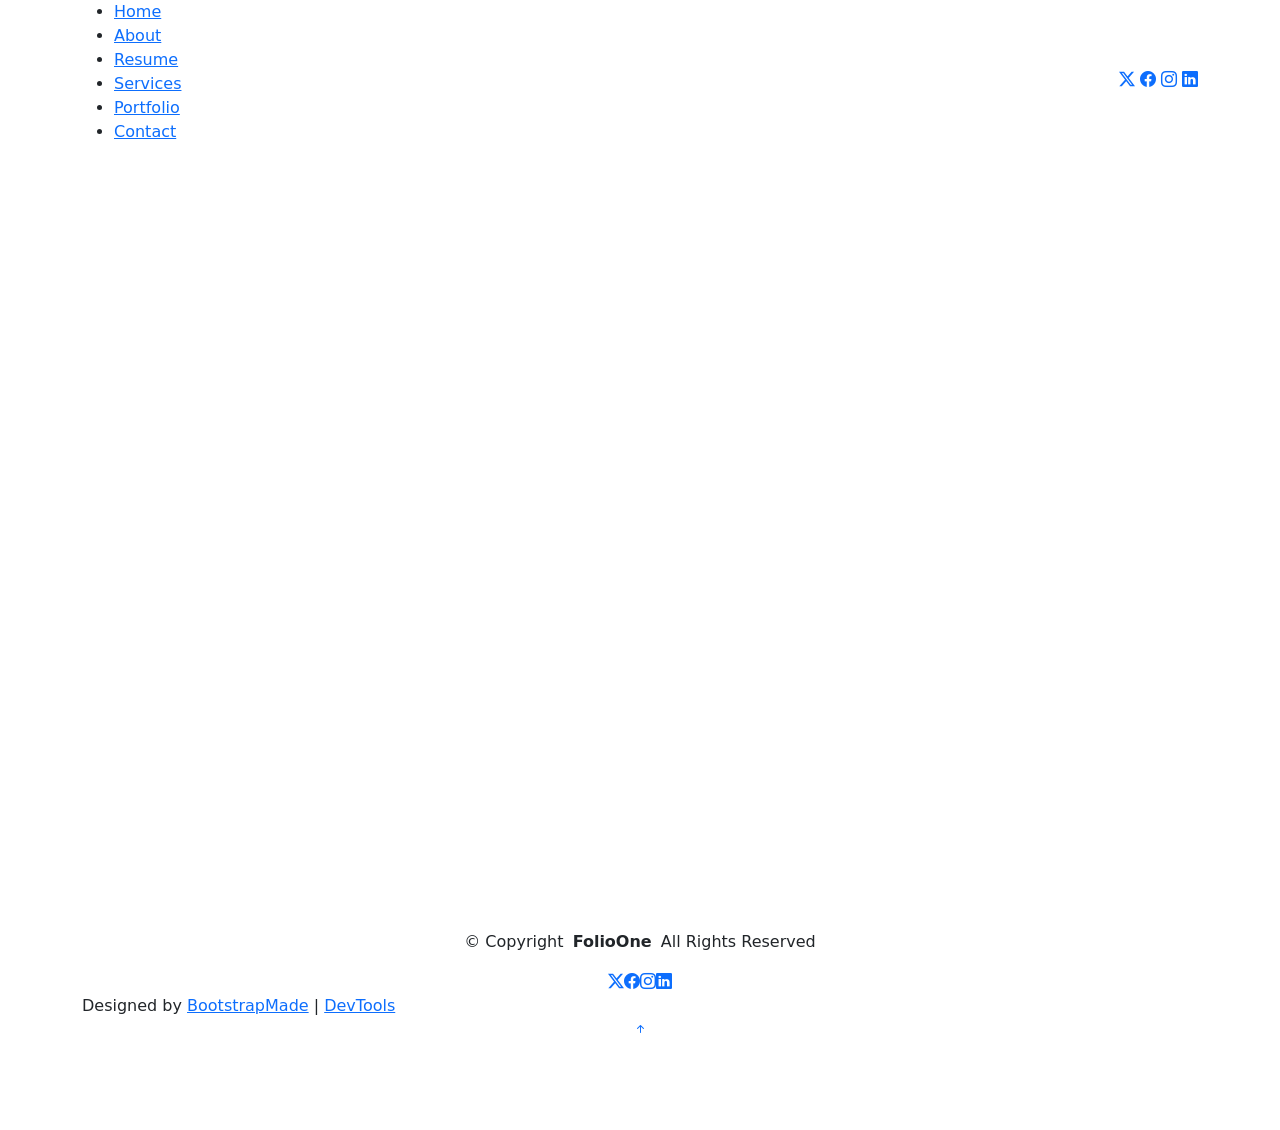
==== about.html @ 764fdaf7 "pirmas" ====
<!DOCTYPE html>
<html lang="en">

<head>
  <meta charset="utf-8">
  <meta content="width=device-width, initial-scale=1.0" name="viewport">
  <title>About - FolioOne Bootstrap Template</title>
  <meta name="description" content="">
  <meta name="keywords" content="">

  <!-- Favicons -->
  <link href="assets/img/favicon.png" rel="icon">
  <link href="assets/img/apple-touch-icon.png" rel="apple-touch-icon">

  <!-- Fonts -->
  <link href="https://fonts.googleapis.com" rel="preconnect">
  <link href="https://fonts.gstatic.com" rel="preconnect" crossorigin>
  <link href="https://fonts.googleapis.com/css2?family=Roboto:ital,wght@0,100;0,300;0,400;0,500;0,700;0,900;1,100;1,300;1,400;1,500;1,700;1,900&family=Poppins:ital,wght@0,100;0,200;0,300;0,400;0,500;0,600;0,700;0,800;0,900;1,100;1,200;1,300;1,400;1,500;1,600;1,700;1,800;1,900&family=Raleway:ital,wght@0,100;0,200;0,300;0,400;0,500;0,600;0,700;0,800;0,900;1,100;1,200;1,300;1,400;1,500;1,600;1,700;1,800;1,900&display=swap" rel="stylesheet">

  <!-- Vendor CSS Files -->
  <link href="assets/vendor/bootstrap/css/bootstrap.min.css" rel="stylesheet">
  <link href="assets/vendor/bootstrap-icons/bootstrap-icons.css" rel="stylesheet">
  <link href="assets/vendor/aos/aos.css" rel="stylesheet">
  <link href="assets/vendor/swiper/swiper-bundle.min.css" rel="stylesheet">
  <link href="assets/vendor/glightbox/css/glightbox.min.css" rel="stylesheet">

  <!-- Main CSS File -->
  <link href="assets/css/main.css" rel="stylesheet">

  <!-- =======================================================
  * Template Name: FolioOne
  * Template URL: https://bootstrapmade.com/folioone-bootstrap-portfolio-website-template/
  * Updated: Aug 23 2025 with Bootstrap v5.3.7
  * Author: BootstrapMade.com
  * License: https://bootstrapmade.com/license/
  ======================================================== -->
</head>

<body class="about-page">

  <header id="header" class="header d-flex align-items-center light-background sticky-top">
    <div class="container position-relative d-flex align-items-center justify-content-between">

      <!-- <a href="index.html" class="logo d-flex align-items-center me-auto me-xl-0">
      <img src="assets/img/logo.webp" alt="">
      <h1 class="sitename">FolioOne</h1> 
    </a> -->

      <nav id="navmenu" class="navmenu">
        <ul>
          <li><a href="index.html">Home</a></li>
          <li><a href="about.html" class="active">About</a></li>
          <li><a href="resume.html">Resume</a></li>
          <li><a href="services.html">Services</a></li>
          <li><a href="portfolio.html">Portfolio</a></li>
          <li><a href="contact.html">Contact</a></li>
        </ul>
        <i class="mobile-nav-toggle d-xl-none bi bi-list"></i>
      </nav>

      <div class="header-social-links">
        <a href="#" class="twitter"><i class="bi bi-twitter-x"></i></a>
        <a href="#" class="facebook"><i class="bi bi-facebook"></i></a>
        <a href="#" class="instagram"><i class="bi bi-instagram"></i></a>
        <a href="#" class="linkedin"><i class="bi bi-linkedin"></i></a>
      </div>

    </div>
  </header>

  <main class="main">

    <!-- About Section -->
    <section id="about" class="about section">

      <!-- Section Title -->
      <div class="container section-title" data-aos="fade-up">
        <h2>About</h2>
      </div><!-- End Section Title -->

      <div class="container" data-aos="fade-up" data-aos-delay="100">

        <!-- Intro + Photo -->
        <div class="row align-items-center justify-content-between gy-5 mb-5">
          <div class="col-lg-7" data-aos="fade-right" data-aos-delay="150">
            <div class="intro-content">
              <span class="eyebrow">Hello there</span>
              <h2 class="headline">Hi, I'm Brandon - a calm-minded creative developer crafting serene digital journeys</h2>
              <p class="lead">
                Lorem ipsum dolor sit amet, consectetur adipiscing elit. Pellentesque habitant morbi tristique senectus et netus. Sed interdum, nunc non feugiat tempor, orci lorem luctus ligula, vitae rutrum nisl lorem non nulla.
              </p>
              <p>
                Integer posuere lacus in mi fringilla, eget luctus risus pulvinar. Curabitur a arcu a nisl tempus sagittis. Aenean varius, tortor sed porttitor dictum, augue eros viverra lectus, at efficitur magna lacus in risus.
              </p>

              <div class="cta-group">
                <a href="#portfolio" class="btn-ghost">
                  View My Work <i class="bi bi-arrow-up-right"></i>
                </a>
                <a href="#" class="link-underline">
                  Download Resume <i class="bi bi-download"></i>
                </a>
              </div>
            </div>
          </div>

          <div class="col-lg-5" data-aos="zoom-in" data-aos-delay="250">
            <figure class="profile-figure text-center text-lg-end">
              <img src="assets/img/profile/profile-square-11.webp" alt="Portrait of Alex" class="img-fluid profile-photo">
            </figure>
          </div>
        </div>
        <!-- End Intro + Photo -->
      </div>
    </section><!-- /About Section -->

    <!-- Skills Section -->
    <section id="skills" class="skills section">

      <!-- Section Title -->
      <div class="container section-title" data-aos="fade-up">
        <h2>Skills</h2>
        <p>Necessitatibus eius consequatur ex aliquid fuga eum quidem sint consectetur velit. Sed ut perspiciatis unde omnis iste natus error sit voluptatem accusantium doloremque laudantium totam rem aperiam</p>
      </div><!-- End Section Title -->

      <div class="container" data-aos="fade-up" data-aos-delay="100">

        <div class="row g-4 skills-animation">

          <div class="col-md-6 col-lg-3" data-aos="fade-up" data-aos-delay="100">
            <div class="skill-box">
              <h3>HTML</h3>
              <p>Sed ut perspiciatis unde omnis iste natus error sit voluptatem.</p>
              <span class="text-end d-block">90%</span>
              <div class="progress">
                <div class="progress-bar" role="progressbar" aria-valuenow="90" aria-valuemin="0" aria-valuemax="100"></div>
              </div>
            </div>
          </div>

          <div class="col-md-6 col-lg-3" data-aos="fade-up" data-aos-delay="200">
            <div class="skill-box">
              <h3>CSS</h3>
              <p>Nemo enim ipsam voluptatem quia voluptas sit aspernatur.</p>
              <span class="text-end d-block">90%</span>
              <div class="progress">
                <div class="progress-bar" role="progressbar" aria-valuenow="95" aria-valuemin="0" aria-valuemax="100"></div>
              </div>
            </div>
          </div>

          <div class="col-md-6 col-lg-3" data-aos="fade-up" data-aos-delay="300">
            <div class="skill-box">
              <h3>JavaScript</h3>
              <p>Neque porro quisquam est qui dolorem ipsum quia dolor.</p>
              <span class="text-end d-block">80%</span>
              <div class="progress">
                <div class="progress-bar" role="progressbar" aria-valuenow="80" aria-valuemin="0" aria-valuemax="100"></div>
              </div>
            </div>
          </div>

          <div class="col-md-6 col-lg-3" data-aos="fade-up" data-aos-delay="400">
            <div class="skill-box">
              <h3>Photoshop</h3>
              <p>Quis autem vel eum iure reprehenderit qui in ea voluptate.</p>
              <span class="text-end d-block">55%</span>
              <div class="progress">
                <div class="progress-bar" role="progressbar" aria-valuenow="55" aria-valuemin="0" aria-valuemax="100">
                </div>
              </div>
            </div>
          </div>

        </div>

      </div>

    </section><!-- /Skills Section -->
  </main>

  <footer id="footer" class="footer">

    <div class="container">
      <div class="copyright text-center ">
        <p>© <span>Copyright</span> <strong class="px-1 sitename">FolioOne</strong> <span>All Rights Reserved<br></span></p>
      </div>
      <div class="social-links d-flex justify-content-center">
        <a href=""><i class="bi bi-twitter-x"></i></a>
        <a href=""><i class="bi bi-facebook"></i></a>
        <a href=""><i class="bi bi-instagram"></i></a>
        <a href=""><i class="bi bi-linkedin"></i></a>
      </div>
      <div class="credits">
        <!-- All the links in the footer should remain intact. -->
        <!-- You can delete the links only if you've purchased the pro version. -->
        <!-- Licensing information: https://bootstrapmade.com/license/ -->
        <!-- Purchase the pro version with working PHP/AJAX contact form: [buy-url] -->
        Designed by <a href="https://bootstrapmade.com/">BootstrapMade</a> | <a href="https://bootstrapmade.com/tools/">DevTools</a>
      </div>
    </div>

  </footer>

  <!-- Scroll Top -->
  <a href="#" id="scroll-top" class="scroll-top d-flex align-items-center justify-content-center"><i class="bi bi-arrow-up-short"></i></a>

  <!-- Preloader -->
  <div id="preloader"></div>

  <!-- Vendor JS Files -->
  <script src="assets/vendor/bootstrap/js/bootstrap.bundle.min.js"></script>
  <script src="assets/vendor/php-email-form/validate.js"></script>
  <script src="assets/vendor/aos/aos.js"></script>
  <script src="assets/vendor/typed.js/typed.umd.js"></script>
  <script src="assets/vendor/waypoints/noframework.waypoints.js"></script>
  <script src="assets/vendor/purecounter/purecounter_vanilla.js"></script>
  <script src="assets/vendor/swiper/swiper-bundle.min.js"></script>
  <script src="assets/vendor/imagesloaded/imagesloaded.pkgd.min.js"></script>
  <script src="assets/vendor/isotope-layout/isotope.pkgd.min.js"></script>
  <script src="assets/vendor/glightbox/js/glightbox.min.js"></script>

  <!-- Main JS File -->
  <script src="assets/js/main.js"></script>

</body>

</html>
---- assets/css/main.css ----
/**
* Template Name: FolioOne
* Template URL: https://bootstrapmade.com/folioone-bootstrap-portfolio-website-template/
* Updated: Aug 23 2025 with Bootstrap v5.3.7
* Author: BootstrapMade.com
* License: https://bootstrapmade.com/license/
*/

/*--------------------------------------------------------------
# Font & Color Variables
# Help: https://bootstrapmade.com/color-system/
--------------------------------------------------------------*/
/* Fonts */
:root {
  --default-font: "Roboto",  system-ui, -apple-system, "Segoe UI", Roboto, "Helvetica Neue", Arial, "Noto Sans", "Liberation Sans", sans-serif, "Apple Color Emoji", "Segoe UI Emoji", "Segoe UI Symbol", "Noto Color Emoji";
  --heading-font: "Raleway",  sans-serif;
  --nav-font: "Poppins",  sans-serif;
}

/* Global Colors - The following color variables are used throughout the website. Updating them here will change the color scheme of the entire website */
:root { 
  --background-color: #101a20; /* Background color for the entire website, including individual sections */
  --default-color: #e7f2f7; /* Default color used for the majority of the text content across the entire website */
  --heading-color: #ffffff; /* Color for headings, subheadings and title throughout the website */
  --accent-color: #1387c1; /* Accent color that represents your brand on the website. It's used for buttons, links, and other elements that need to stand out */
  --surface-color: #141f26; /* The surface color is used as a background of boxed elements within sections, such as cards, icon boxes, or other elements that require a visual separation from the global background. */
  --contrast-color: #ffffff; /* Contrast color for text, ensuring readability against backgrounds of accent, heading, or default colors. */
}

/* Nav Menu Colors - The following color variables are used specifically for the navigation menu. They are separate from the global colors to allow for more customization options */
:root {
  --nav-color: #ffffff;  /* The default color of the main navmenu links */
  --nav-hover-color: #1387c1; /* Applied to main navmenu links when they are hovered over or active */
  --nav-mobile-background-color: #213642; /* Used as the background color for mobile navigation menu */
  --nav-dropdown-background-color: #051117; /* Used as the background color for dropdown items that appear when hovering over primary navigation items */
  --nav-dropdown-color: #e7f2f7; /* Used for navigation links of the dropdown items in the navigation menu. */
  --nav-dropdown-hover-color: #1387c1; /* Similar to --nav-hover-color, this color is applied to dropdown navigation links when they are hovered over. */
}

/* Color Presets - These classes override global colors when applied to any section or element, providing reuse of the sam color scheme. */

.light-background {
  --background-color: #142027;
  --surface-color: #325264;
}

.dark-background {
  --background-color: #0b1419;
  --default-color: #ffffff;
  --heading-color: #ffffff;
  --surface-color: #252525;
  --contrast-color: #ffffff;
}

/* Smooth scroll */
:root {
  scroll-behavior: smooth;
}

/*--------------------------------------------------------------
# General Styling & Shared Classes
--------------------------------------------------------------*/
body {
  color: var(--default-color);
  background-color: var(--background-color);
  font-family: var(--default-font);
}

a {
  color: var(--accent-color);
  text-decoration: none;
  transition: 0.3s;
}

a:hover {
  color: color-mix(in srgb, var(--accent-color), transparent 25%);
  text-decoration: none;
}

h1,
h2,
h3,
h4,
h5,
h6 {
  color: var(--heading-color);
  font-family: var(--heading-font);
}

/* PHP Email Form Messages
------------------------------*/
.php-email-form .error-message {
  display: none;
  background: #df1529;
  color: #ffffff;
  text-align: left;
  padding: 15px;
  margin-bottom: 24px;
  font-weight: 600;
}

.php-email-form .sent-message {
  display: none;
  color: #ffffff;
  background: #059652;
  text-align: center;
  padding: 15px;
  margin-bottom: 24px;
  font-weight: 600;
}

.php-email-form .loading {
  display: none;
  background: var(--surface-color);
  text-align: center;
  padding: 15px;
  margin-bottom: 24px;
}

.php-email-form .loading:before {
  content: "";
  display: inline-block;
  border-radius: 50%;
  width: 24px;
  height: 24px;
  margin: 0 10px -6px 0;
  border: 3px solid var(--accent-color);
  border-top-color: var(--surface-color);
  animation: php-email-form-loading 1s linear infinite;
}

@keyframes php-email-form-loading {
  0% {
    transform: rotate(0deg);
  }

  100% {
    transform: rotate(360deg);
  }
}

/*--------------------------------------------------------------
# Global Header
--------------------------------------------------------------*/
.header {
  --background-color: rgba(255, 255, 255, 0);
  color: var(--default-color);
  background-color: var(--background-color);
  padding: 15px 0;
  transition: all 0.5s;
  z-index: 997;
  border-bottom: 1px solid color-mix(in srgb, var(--default-color), transparent 92%);
}

.header .logo {
  line-height: 1;
}

.header .logo img {
  max-height: 36px;
  margin-right: 8px;
}

.header .logo h1 {
  font-size: 32px;
  margin: 0;
  font-weight: 400;
  color: var(--heading-color);
}

.header .header-social-links {
  padding-right: 15px;
}

.header .header-social-links a {
  color: color-mix(in srgb, var(--default-color), transparent 40%);
  padding-left: 6px;
  display: inline-block;
  transition: 0.3s;
  font-size: 16px;
}

.header .header-social-links a:hover {
  color: var(--default-color);
}

.header .header-social-links a i {
  line-height: 0px;
}

@media (max-width: 1200px) {
  .header .logo {
    order: 1;
  }

  .header .header-social-links {
    order: 2;
  }

  .header .navmenu {
    order: 3;
  }
}

/* Global Header on Scroll
------------------------------*/
.scrolled .header {
  --background-color: rgba(16, 26, 32, 0.9);
}

/*--------------------------------------------------------------
# Navigation Menu
--------------------------------------------------------------*/
/* Desktop Navigation */
@media (min-width: 1200px) {
  .navmenu {
    padding: 0;
  }

  .navmenu ul {
    margin: 0;
    padding: 0;
    display: flex;
    list-style: none;
    align-items: center;
  }

  .navmenu li {
    position: relative;
  }

  .navmenu>ul>li {
    white-space: nowrap;
    padding: 15px 28px 15px 0;
  }

  .navmenu>ul>li:last-child {
    padding-right: 0;
  }

  .navmenu a,
  .navmenu a:focus {
    color: var(--nav-color);
    font-size: 15px;
    padding: 0 2px;
    font-family: var(--nav-font);
    font-weight: 400;
    display: flex;
    align-items: center;
    justify-content: space-between;
    white-space: nowrap;
    transition: 0.3s;
    position: relative;
  }

  .navmenu a i,
  .navmenu a:focus i {
    font-size: 12px;
    line-height: 0;
    margin-left: 5px;
    transition: 0.3s;
  }

  .navmenu>ul>li>a:before {
    content: "";
    position: absolute;
    height: 2px;
    bottom: -6px;
    left: 0;
    background-color: var(--nav-hover-color);
    visibility: hidden;
    width: 0px;
    transition: all 0.3s ease-in-out 0s;
  }

  .navmenu a:hover:before,
  .navmenu li:hover>a:before,
  .navmenu .active:before {
    visibility: visible;
    width: 25px;
  }

  .navmenu li:hover>a,
  .navmenu .active,
  .navmenu .active:focus {
    color: var(--nav-hover-color);
  }

  .navmenu .dropdown ul {
    margin: 0;
    padding: 10px 0;
    background: var(--nav-dropdown-background-color);
    display: block;
    position: absolute;
    visibility: hidden;
    left: -5px;
    top: 130%;
    opacity: 0;
    transition: 0.3s;
    border-radius: 4px;
    z-index: 99;
    box-shadow: 0px 0px 30px rgba(0, 0, 0, 0.1);
  }

  .navmenu .dropdown ul li {
    min-width: 200px;
  }

  .navmenu .dropdown ul a {
    padding: 10px 20px;
    font-size: 15px;
    text-transform: none;
    color: var(--nav-dropdown-color);
  }

  .navmenu .dropdown ul a i {
    font-size: 12px;
  }

  .navmenu .dropdown ul a:hover,
  .navmenu .dropdown ul .active:hover,
  .navmenu .dropdown ul li:hover>a {
    color: var(--nav-dropdown-hover-color);
  }

  .navmenu .dropdown:hover>ul {
    opacity: 1;
    top: 100%;
    visibility: visible;
  }

  .navmenu .dropdown .dropdown ul {
    top: 0;
    left: -90%;
    visibility: hidden;
  }

  .navmenu .dropdown .dropdown:hover>ul {
    opacity: 1;
    top: 0;
    left: -100%;
    visibility: visible;
  }
}

/* Mobile Navigation */
@media (max-width: 1199px) {
  .mobile-nav-toggle {
    color: var(--nav-color);
    font-size: 28px;
    line-height: 0;
    margin-right: 10px;
    cursor: pointer;
    transition: color 0.3s;
  }

  .navmenu {
    padding: 0;
    z-index: 9997;
  }

  .navmenu ul {
    display: none;
    list-style: none;
    position: absolute;
    inset: 60px 20px 20px 20px;
    padding: 10px 0;
    margin: 0;
    border-radius: 6px;
    background-color: var(--nav-mobile-background-color);
    border: 1px solid color-mix(in srgb, var(--default-color), transparent 90%);
    box-shadow: none;
    overflow-y: auto;
    transition: 0.3s;
    z-index: 9998;
  }

  .navmenu a,
  .navmenu a:focus {
    color: var(--nav-dropdown-color);
    padding: 10px 20px;
    font-family: var(--nav-font);
    font-size: 17px;
    font-weight: 500;
    display: flex;
    align-items: center;
    justify-content: space-between;
    white-space: nowrap;
    transition: 0.3s;
  }

  .navmenu a i,
  .navmenu a:focus i {
    font-size: 12px;
    line-height: 0;
    margin-left: 5px;
    width: 30px;
    height: 30px;
    display: flex;
    align-items: center;
    justify-content: center;
    border-radius: 50%;
    transition: 0.3s;
    background-color: color-mix(in srgb, var(--accent-color), transparent 90%);
  }

  .navmenu a i:hover,
  .navmenu a:focus i:hover {
    background-color: var(--accent-color);
    color: var(--contrast-color);
  }

  .navmenu a:hover,
  .navmenu .active,
  .navmenu .active:focus {
    color: var(--nav-dropdown-hover-color);
  }

  .navmenu .active i,
  .navmenu .active:focus i {
    background-color: var(--accent-color);
    color: var(--contrast-color);
    transform: rotate(180deg);
  }

  .navmenu .dropdown ul {
    position: static;
    display: none;
    z-index: 99;
    padding: 10px 0;
    margin: 10px 20px;
    background-color: var(--nav-dropdown-background-color);
    transition: all 0.5s ease-in-out;
  }

  .navmenu .dropdown ul ul {
    background-color: rgba(33, 37, 41, 0.1);
  }

  .navmenu .dropdown>.dropdown-active {
    display: block;
    background-color: rgba(33, 37, 41, 0.03);
  }

  .mobile-nav-active {
    overflow: hidden;
  }

  .mobile-nav-active .mobile-nav-toggle {
    color: #fff;
    position: absolute;
    font-size: 32px;
    top: 15px;
    right: 15px;
    margin-right: 0;
    z-index: 9999;
  }

  .mobile-nav-active .navmenu {
    position: fixed;
    overflow: hidden;
    inset: 0;
    background: rgba(33, 37, 41, 0.8);
    transition: 0.3s;
  }

  .mobile-nav-active .navmenu>ul {
    display: block;
  }
}

/*--------------------------------------------------------------
# Global Footer
--------------------------------------------------------------*/
.footer {
  color: var(--default-color);
  background-color: var(--background-color);
  font-size: 14px;
  padding: 40px 0;
  position: relative;
  border-top: 1px solid color-mix(in srgb, var(--default-color), transparent 92%);
}

.footer .copyright p {
  margin-bottom: 0;
}

.footer .social-links {
  margin-top: 20px;
}

.footer .social-links a {
  display: flex;
  align-items: center;
  justify-content: center;
  width: 40px;
  height: 40px;
  border-radius: 50%;
  border: 1px solid color-mix(in srgb, var(--default-color), transparent 50%);
  font-size: 16px;
  color: color-mix(in srgb, var(--default-color), transparent 50%);
  margin: 0 5px;
  transition: 0.3s;
}

.footer .social-links a:hover {
  color: var(--accent-color);
  border-color: var(--accent-color);
}

.footer .credits {
  margin-top: 10px;
  font-size: 13px;
  text-align: center;
}

/*--------------------------------------------------------------
# Preloader
--------------------------------------------------------------*/
#preloader {
  position: fixed;
  inset: 0;
  z-index: 9999;
  overflow: hidden;
  background-color: var(--background-color);
  transition: all 0.6s ease-out;
  width: 100%;
  height: 100vh;
}

#preloader:before,
#preloader:after {
  content: "";
  position: absolute;
  border: 4px solid var(--accent-color);
  border-radius: 50%;
  animation: animate-preloader 2s cubic-bezier(0, 0.2, 0.8, 1) infinite;
}

#preloader:after {
  animation-delay: -0.5s;
}

@keyframes animate-preloader {
  0% {
    width: 10px;
    height: 10px;
    top: calc(50% - 5px);
    left: calc(50% - 5px);
    opacity: 1;
  }

  100% {
    width: 72px;
    height: 72px;
    top: calc(50% - 36px);
    left: calc(50% - 36px);
    opacity: 0;
  }
}

/*--------------------------------------------------------------
# Scroll Top Button
--------------------------------------------------------------*/
.scroll-top {
  position: fixed;
  visibility: hidden;
  opacity: 0;
  right: 15px;
  bottom: -15px;
  z-index: 99999;
  background-color: var(--accent-color);
  width: 44px;
  height: 44px;
  border-radius: 50px;
  transition: all 0.4s;
}

.scroll-top i {
  font-size: 24px;
  color: var(--contrast-color);
  line-height: 0;
}

.scroll-top:hover {
  background-color: color-mix(in srgb, var(--accent-color), transparent 20%);
  color: var(--contrast-color);
}

.scroll-top.active {
  visibility: visible;
  opacity: 1;
  bottom: 15px;
}

/*--------------------------------------------------------------
# Disable aos animation delay on mobile devices
--------------------------------------------------------------*/
@media screen and (max-width: 768px) {
  [data-aos-delay] {
    transition-delay: 0 !important;
  }
}

/*--------------------------------------------------------------
# Global Page Titles & Breadcrumbs
--------------------------------------------------------------*/
.page-title {
  color: var(--default-color);
  background-color: var(--background-color);
  position: relative;
}

.page-title .heading {
  padding: 80px 0;
  border-top: 1px solid color-mix(in srgb, var(--default-color), transparent 90%);
}

.page-title .heading h1 {
  font-size: 38px;
  font-weight: 700;
}

.page-title nav {
  background-color: color-mix(in srgb, var(--default-color), transparent 96%);
  padding: 20px 0;
}

.page-title nav ol {
  display: flex;
  flex-wrap: wrap;
  list-style: none;
  padding: 0;
  margin: 0;
  font-size: 16px;
  font-weight: 400;
}

.page-title nav ol li+li {
  padding-left: 10px;
}

.page-title nav ol li+li::before {
  content: "/";
  display: inline-block;
  padding-right: 10px;
  color: color-mix(in srgb, var(--default-color), transparent 70%);
}

/*--------------------------------------------------------------
# Global Sections
--------------------------------------------------------------*/
section,
.section {
  color: var(--default-color);
  background-color: var(--background-color);
  padding: 60px 0;
  scroll-margin-top: 100px;
  overflow: clip;
}

@media (max-width: 1199px) {

  section,
  .section {
    scroll-margin-top: 66px;
  }
}

/*--------------------------------------------------------------
# Global Section Titles
--------------------------------------------------------------*/
.section-title {
  text-align: center;
  padding-bottom: 60px;
  position: relative;
}

.section-title h2 {
  font-size: 3.5rem;
  font-weight: 400;
  line-height: 1.2;
  color: var(--heading-color);
  margin-bottom: 1.5rem;
  letter-spacing: -1px;
}

@media (max-width: 768px) {
  .section-title h2 {
    font-size: 2.5rem;
  }
}

.section-title p {
  font-size: 1.125rem;
  line-height: 1.8;
  color: color-mix(in srgb, var(--default-color), transparent 25%);
  max-width: 900px;
  margin: 0 auto;
  text-wrap: balance;
}

/*--------------------------------------------------------------
# Hero Section
--------------------------------------------------------------*/
.hero {
  padding: 80px 0;
  min-height: 100vh;
  display: flex;
  align-items: center;
}

.hero .hero-content h1 {
  font-size: 3.5rem;
  font-weight: 700;
  margin-bottom: 1rem;
  line-height: 1.2;
}

.hero .hero-content h1 .highlight {
  color: var(--accent-color);
  position: relative;
}

.hero .hero-content h1 .highlight::after {
  content: "";
  position: absolute;
  bottom: 0;
  left: 0;
  width: 100%;
  height: 3px;
  background: linear-gradient(90deg, var(--accent-color), color-mix(in srgb, var(--accent-color), transparent 50%));
  border-radius: 2px;
}

@media (max-width: 768px) {
  .hero .hero-content h1 {
    font-size: 2.5rem;
  }
}

.hero .hero-content h2 {
  font-size: 1.5rem;
  font-weight: 400;
  margin-bottom: 2rem;
  color: color-mix(in srgb, var(--default-color), transparent 20%);
}

.hero .hero-content h2 .typed {
  color: var(--accent-color);
  font-weight: 600;
}

@media (max-width: 768px) {
  .hero .hero-content h2 {
    font-size: 1.25rem;
  }
}

.hero .hero-content p {
  font-size: 1.1rem;
  line-height: 1.6;
  margin-bottom: 2.5rem;
  color: color-mix(in srgb, var(--default-color), transparent 30%);
}

.hero .hero-actions {
  display: flex;
  gap: 1rem;
  margin-bottom: 3rem;
}

.hero .hero-actions .btn {
  padding: 12px 30px;
  border-radius: 50px;
  font-weight: 600;
  text-decoration: none;
  transition: all 0.3s ease;
  border: 2px solid;
}

.hero .hero-actions .btn.btn-primary {
  background: var(--accent-color);
  color: var(--contrast-color);
  border-color: var(--accent-color);
}

.hero .hero-actions .btn.btn-primary:hover {
  background: color-mix(in srgb, var(--accent-color), black 15%);
  border-color: color-mix(in srgb, var(--accent-color), black 15%);
  transform: translateY(-2px);
}

.hero .hero-actions .btn.btn-outline {
  background: transparent;
  color: var(--accent-color);
  border-color: var(--accent-color);
}

.hero .hero-actions .btn.btn-outline:hover {
  transform: translateY(-2px);
}

@media (max-width: 576px) {
  .hero .hero-actions {
    flex-direction: column;
  }

  .hero .hero-actions .btn {
    text-align: center;
  }
}

.hero .social-links {
  display: flex;
  gap: 1rem;
}

.hero .social-links a {
  width: 45px;
  height: 45px;
  background: var(--surface-color);
  border-radius: 50%;
  display: flex;
  align-items: center;
  justify-content: center;
  color: var(--default-color);
  font-size: 1.2rem;
  transition: all 0.3s ease;
}

.hero .social-links a:hover {
  background: var(--accent-color);
  color: var(--contrast-color);
  transform: translateY(-3px);
  box-shadow: 0 8px 25px color-mix(in srgb, var(--accent-color), transparent 70%);
}

.hero .hero-image {
  position: relative;
}

.hero .hero-image .image-wrapper {
  position: relative;
  max-width: 450px;
  margin: 0 auto;
}

.hero .hero-image .image-wrapper img {
  border-radius: 20px;
  box-shadow: 0 5px 15px color-mix(in srgb, var(--default-color), transparent 95%);
  transition: transform 0.3s ease;
}

.hero .hero-image .image-wrapper img:hover {
  transform: scale(1.02);
}

.hero .hero-image .floating-elements {
  position: absolute;
  top: 0;
  left: 0;
  right: 0;
  bottom: 0;
  pointer-events: none;
}

.hero .hero-image .floating-elements .floating-card {
  position: absolute;
  background: var(--surface-color);
  padding: 15px 20px;
  border-radius: 15px;
  box-shadow: 0 10px 30px color-mix(in srgb, var(--default-color), transparent 90%);
  display: flex;
  align-items: center;
  gap: 10px;
  font-weight: 600;
  animation: float 3s ease-in-out infinite;
}

.hero .hero-image .floating-elements .floating-card i {
  font-size: 1.5rem;
  color: var(--accent-color);
}

.hero .hero-image .floating-elements .floating-card.design {
  top: 10%;
  right: -10%;
  animation-delay: 0s;
}

.hero .hero-image .floating-elements .floating-card.code {
  bottom: 30%;
  left: -15%;
  animation-delay: 1s;
}

.hero .hero-image .floating-elements .floating-card.creativity {
  top: 60%;
  right: -5%;
  animation-delay: 2s;
}

@media (max-width: 992px) {
  .hero .hero-image .floating-elements .floating-card {
    display: none;
  }
}

@keyframes float {

  0%,
  100% {
    transform: translateY(0px);
  }

  50% {
    transform: translateY(-10px);
  }
}

@media (max-width: 992px) {
  .hero .hero-content {
    text-align: center;
    margin-bottom: 3rem;
  }
}

/*--------------------------------------------------------------
# About Section
--------------------------------------------------------------*/
.about .intro-content .eyebrow {
  display: inline-block;
  letter-spacing: 0.12em;
  text-transform: uppercase;
  font-size: 12px;
  color: color-mix(in srgb, var(--default-color), transparent 40%);
  margin-bottom: 16px;
}

.about .intro-content .headline {
  font-family: var(--heading-font);
  font-weight: 300;
  line-height: 1.2;
  font-size: clamp(28px, 4vw, 44px);
  margin: 0 0 24px 0;
}

.about .intro-content .lead {
  font-size: 18px;
  line-height: 1.8;
  color: color-mix(in srgb, var(--default-color), transparent 10%);
  margin-bottom: 24px;
}

.about .intro-content p {
  line-height: 1.8;
  margin-bottom: 24px;
  color: color-mix(in srgb, var(--default-color), transparent 5%);
}

.about .intro-content .cta-group {
  display: flex;
  gap: 24px;
  align-items: center;
  margin-top: 24px;
}

.about .intro-content .cta-group .btn-ghost {
  display: inline-flex;
  align-items: center;
  gap: 8px;
  padding: 12px 18px;
  border-radius: 6px;
  color: var(--accent-color);
  background: color-mix(in srgb, var(--accent-color), transparent 92%);
  border: 1px solid color-mix(in srgb, var(--accent-color), transparent 70%);
  transition: 0.3s ease-in-out;
}

.about .intro-content .cta-group .btn-ghost:hover,
.about .intro-content .cta-group .btn-ghost:focus {
  color: var(--contrast-color);
  background: var(--accent-color);
  border-color: var(--accent-color);
  outline: none;
  box-shadow: 0 0 0 3px color-mix(in srgb, var(--accent-color), transparent 70%);
}

.about .intro-content .cta-group .link-underline {
  display: inline-flex;
  align-items: center;
  gap: 8px;
  position: relative;
  color: var(--accent-color);
  padding-bottom: 4px;
  transition: 0.3s ease-in-out;
}

.about .intro-content .cta-group .link-underline::after {
  content: "";
  position: absolute;
  left: 0;
  right: 0;
  bottom: 0;
  height: 1px;
  background: color-mix(in srgb, var(--accent-color), transparent 40%);
  transform: scaleX(0.4);
  transform-origin: left;
  transition: 0.3s ease-in-out;
}

.about .intro-content .cta-group .link-underline:hover,
.about .intro-content .cta-group .link-underline:focus {
  color: color-mix(in srgb, var(--accent-color), transparent 10%);
  outline: none;
}

.about .intro-content .cta-group .link-underline:hover::after,
.about .intro-content .cta-group .link-underline:focus::after {
  transform: scaleX(1);
}

.about .profile-figure {
  margin: 0;
}

.about .profile-figure .profile-photo {
  width: 88%;
  max-width: 440px;
  border-radius: 18px;
  box-shadow: 0 10px 30px color-mix(in srgb, var(--default-color), transparent 92%);
  transform: translateY(0);
  transition: transform 0.3s ease-in-out;
}

.about .profile-figure .profile-caption {
  margin-top: 24px;
  display: flex;
  align-items: center;
  justify-content: center;
}

.about .profile-figure .profile-caption .meta {
  font-size: 14px;
  color: color-mix(in srgb, var(--default-color), transparent 20%);
}

.about .profile-figure .profile-caption .meta .funfact {
  font-size: 13px;
  margin-top: 4px;
  color: color-mix(in srgb, var(--default-color), transparent 35%);
}

.about .profile-figure:hover .profile-photo {
  transform: translateY(-4px);
}

.about .skill-item {
  padding: 24px;
  border-radius: 6px;
  transition: 0.3s ease-in-out;
  background: color-mix(in srgb, var(--surface-color), var(--accent-color) 2%);
  border: 1px solid color-mix(in srgb, var(--default-color), transparent 88%);
  height: 100%;
}

.about .skill-item i {
  font-size: 24px;
  color: var(--accent-color);
  margin-bottom: 16px;
  display: inline-block;
}

.about .skill-item h3 {
  font-size: 16px;
  margin-bottom: 6px;
  font-weight: 500;
}

.about .skill-item p {
  margin: 0;
  font-size: 14px;
  color: color-mix(in srgb, var(--default-color), transparent 25%);
}

.about .skill-item:hover {
  transform: translateY(-3px);
  border-color: color-mix(in srgb, var(--accent-color), transparent 60%);
  box-shadow: 0 10px 30px color-mix(in srgb, var(--default-color), transparent 92%);
}

.about .timeline-item {
  position: relative;
  padding-left: 26px;
}

.about .timeline-item time {
  display: inline-block;
  font-size: 12px;
  letter-spacing: 0.08em;
  text-transform: uppercase;
  color: color-mix(in srgb, var(--default-color), transparent 45%);
  margin-bottom: 6px;
}

.about .timeline-item h4 {
  font-size: 18px;
  font-weight: 400;
  margin: 0 0 6px;
}

.about .timeline-item p {
  font-size: 14px;
  color: color-mix(in srgb, var(--default-color), transparent 25%);
  margin: 0;
}

.about .timeline-item .dot {
  position: absolute;
  left: 0;
  top: 4px;
  width: 10px;
  height: 10px;
  border-radius: 50%;
  background: var(--accent-color);
  box-shadow: 0 0 0 6px color-mix(in srgb, var(--accent-color), transparent 80%);
}

.about .personal-quote {
  padding: 24px 0;
}

.about .personal-quote p {
  font-family: var(--heading-font);
  font-weight: 300;
  font-size: clamp(20px, 3vw, 28px);
  line-height: 1.5;
  color: color-mix(in srgb, var(--default-color), transparent 5%);
  margin: 0 auto;
  max-width: 800px;
}

.about .fact-pill {
  display: flex;
  align-items: center;
  justify-content: center;
  gap: 10px;
  padding: 10px 14px;
  border-radius: 999px;
  border: 1px solid color-mix(in srgb, var(--default-color), transparent 85%);
  background: var(--surface-color);
  color: color-mix(in srgb, var(--default-color), transparent 10%);
  transition: 0.3s ease-in-out;
}

.about .fact-pill i {
  color: var(--accent-color);
}

.about .fact-pill span {
  font-size: 14px;
}

.about .fact-pill:hover {
  transform: translateY(-2px);
  border-color: color-mix(in srgb, var(--accent-color), transparent 60%);
  box-shadow: 0 10px 30px color-mix(in srgb, var(--default-color), transparent 92%);
}

.about .fact-pill:focus-within {
  box-shadow: 0 0 0 3px color-mix(in srgb, var(--accent-color), transparent 70%);
}

@media (max-width: 992px) {
  .about .profile-figure {
    text-align: center !important;
  }

  .about .profile-figure .profile-photo {
    width: 72%;
  }

  .about .intro-content .cta-group {
    flex-wrap: wrap;
  }
}

@media (max-width: 576px) {
  .about .profile-figure .profile-photo {
    width: 100%;
  }
}

/*--------------------------------------------------------------
# Skills Section
--------------------------------------------------------------*/
.skills .skill-box {
  background-color: var(--surface-color);
  padding: 2rem;
  border-radius: 8px;
  box-shadow: 0 0 20px rgba(0, 0, 0, 0.05);
}

.skills .skill-box h3 {
  font-size: 1.2rem;
  margin-bottom: 1rem;
  font-weight: 600;
}

.skills .skill-box p {
  font-size: 0.9rem;
  margin-bottom: 0.8rem;
  opacity: 0.6;
}

.skills .skill-box .progress {
  background-color: color-mix(in srgb, var(--accent-color), transparent 85%);
  border-radius: 50px;
  height: 8px;
  margin-top: 5px;
  overflow: hidden;
}

.skills .skill-box .progress .progress-bar {
  background-color: var(--accent-color);
  height: 100%;
  position: relative;
  border-radius: 50px;
  transition: 0.9s;
  width: 1px;
}

/*--------------------------------------------------------------
# Stats Section
--------------------------------------------------------------*/
.stats .avatars {
  position: relative;
}

.stats .avatars img {
  width: 60px;
  height: 60px;
  border: 3px solid var(--accent-color);
  margin-right: -15px;
  transition: transform 0.3s ease;
}

.stats .avatars img:hover {
  transform: translateY(-5px);
  z-index: 2;
}

.stats .counters h2 {
  color: var(--heading-color);
  font-size: 48px;
  font-weight: 700;
  margin-bottom: 10px;
}

.stats .counters h2 span {
  display: inline-block;
}

.stats .counters p {
  color: var(--default-color);
  font-size: 18px;
  margin: 0;
  opacity: 0.9;
}

@media (max-width: 991px) {
  .stats .row {
    text-align: center;
  }

  .stats .avatars {
    justify-content: center;
    margin-bottom: 40px;
  }

  .stats .counters h2 {
    font-size: 36px;
  }

  .stats .counters p {
    font-size: 16px;
  }

  .stats .counters .col-md-4 {
    margin-bottom: 30px;
  }

  .stats .counters .col-md-4:last-child {
    margin-bottom: 0;
  }
}

@media (max-width: 576px) {
  .stats {
    padding: 60px 0;
  }

  .stats .avatars {
    flex-wrap: wrap;
    justify-content: center;
  }

  .stats .avatars img {
    margin: 0 -8px;
  }
}

/*--------------------------------------------------------------
# Testimonials Section
--------------------------------------------------------------*/
.testimonials .testimonials-carousel,
.testimonials .testimonials-slider {
  overflow: hidden;
}

.testimonials .testimonial-item .testimonial-content {
  border-left: 3px solid var(--accent-color);
  padding-left: 30px;
}

.testimonials .testimonial-item .testimonial-img {
  border-radius: 50%;
  border: 4px solid var(--background-color);
  margin: 0 auto;
}

.testimonials .testimonial-item h3 {
  font-size: 20px;
  font-weight: bold;
  margin: 10px 0 5px 0;
}

.testimonials .testimonial-item h4 {
  font-size: 14px;
  color: color-mix(in srgb, var(--default-color), transparent 40%);
  margin: 0 0 10px 0;
}

.testimonials .testimonial-item .stars i {
  color: #ffc107;
  margin: 0 1px;
}

.testimonials .testimonial-item .quote-icon-left,
.testimonials .testimonial-item .quote-icon-right {
  color: color-mix(in srgb, var(--accent-color), transparent 50%);
  font-size: 26px;
  line-height: 0;
}

.testimonials .testimonial-item .quote-icon-left {
  display: inline-block;
  left: -5px;
  position: relative;
}

.testimonials .testimonial-item .quote-icon-right {
  display: inline-block;
  right: -5px;
  position: relative;
  top: 10px;
  transform: scale(-1, -1);
}

.testimonials .testimonial-item p {
  font-style: italic;
}

.testimonials .swiper-wrapper {
  height: auto;
}

.testimonials .swiper-pagination {
  margin-top: 30px;
  position: relative;
}

.testimonials .swiper-pagination .swiper-pagination-bullet {
  width: 12px;
  height: 12px;
  background-color: color-mix(in srgb, var(--default-color), transparent 85%);
  opacity: 1;
}

.testimonials .swiper-pagination .swiper-pagination-bullet-active {
  background-color: var(--accent-color);
}

/*--------------------------------------------------------------
# Resume Section
--------------------------------------------------------------*/
.resume .resume-item {
  margin-bottom: 3rem;
}

.resume .resume-item .resume-title {
  font-size: 1.75rem;
  font-weight: 700;
  margin-bottom: 1.5rem;
  padding-bottom: 1.5rem;
  position: relative;
  color: var(--heading-color);
}

.resume .resume-item .resume-title::after {
  content: "";
  position: absolute;
  display: block;
  width: 50px;
  height: 3px;
  background: var(--accent-color);
  bottom: 0;
  left: 0;
}

.resume .resume-item .resume-content {
  padding-left: 1.25rem;
  border-left: 2px solid color-mix(in srgb, var(--accent-color), transparent 85%);
}

.resume .resume-item article {
  position: relative;
  margin-bottom: 2.5rem;
}

.resume .resume-item article::before {
  content: "";
  position: absolute;
  width: 16px;
  height: 16px;
  border-radius: 50%;
  left: -1.8rem;
  top: 0.25rem;
  background: var(--background-color);
  border: 2px solid var(--accent-color);
}

.resume .resume-item article h4 {
  font-size: 1.25rem;
  font-weight: 600;
  margin-bottom: 0.5rem;
  color: var(--heading-color);
}

.resume .resume-item article h5 {
  font-size: 1rem;
  background: color-mix(in srgb, var(--accent-color), transparent 92%);
  padding: 0.375rem 0.75rem;
  display: inline-block;
  font-weight: 600;
  margin: 0.5rem 0;
  color: var(--accent-color);
  border-radius: 4px;
}

.resume .resume-item article .institution,
.resume .resume-item article .company {
  font-size: 1rem;
  margin-bottom: 1rem;
  color: color-mix(in srgb, var(--default-color), transparent 25%);
}

.resume .resume-item article p {
  margin-bottom: 1rem;
}

.resume .resume-item article ul {
  padding-left: 1.25rem;
  margin-bottom: 0;
}

.resume .resume-item article ul li {
  padding-bottom: 0.75rem;
  position: relative;
}

.resume .resume-item article ul li:last-child {
  padding-bottom: 0;
}

.resume .skill-item {
  margin-bottom: 2rem;
}

.resume .skill-item h4 {
  font-size: 1rem;
  font-weight: 600;
  margin-bottom: 0.75rem;
  color: var(--heading-color);
}

.resume .skill-item .progress {
  height: 0.75rem;
  background-color: color-mix(in srgb, var(--accent-color), transparent 92%);
  border-radius: 1rem;
  overflow: visible;
}

.resume .skill-item .progress .progress-bar {
  background-color: var(--accent-color);
  position: relative;
  border-radius: 1rem;
  width: 0;
  transition: width 1s ease;
}

.resume .skill-item .progress .progress-bar::after {
  content: attr(aria-valuenow) "%";
  position: absolute;
  right: 0;
  top: -1.75rem;
  font-size: 0.875rem;
  font-weight: 600;
  color: var(--accent-color);
}

@media (max-width: 991.98px) {
  .resume .resume-item {
    margin-bottom: 2rem;
  }
}

@media (max-width: 767.98px) {
  .resume .resume-content {
    padding-left: 1rem !important;
  }

  .resume article::before {
    left: -2rem !important;
  }
}

/*--------------------------------------------------------------
# Services Section
--------------------------------------------------------------*/
.services .service-item {
  display: flex;
  background-color: var(--surface-color);
  border-radius: 12px;
  padding: 2rem;
  height: 100%;
  position: relative;
  overflow: hidden;
  box-shadow: 0 5px 20px rgba(0, 0, 0, 0.03);
  transition: all 0.4s ease;
}

.services .service-item::before {
  content: "";
  position: absolute;
  left: 0;
  top: 0;
  height: 100%;
  width: 4px;
  background-color: var(--accent-color);
  transform: scaleY(0);
  transform-origin: bottom;
  transition: transform 0.4s cubic-bezier(0.65, 0, 0.35, 1);
}

.services .service-item:hover {
  box-shadow: 0 10px 30px rgba(0, 0, 0, 0.08);
  transform: translateY(-5px);
}

.services .service-item:hover::before {
  transform: scaleY(1);
}

.services .service-item:hover .service-icon {
  background-color: var(--accent-color);
  color: var(--contrast-color);
  transform: rotateY(180deg);
}

.services .service-item:hover .service-icon i {
  transform: rotateY(180deg);
}

.services .service-item:hover .service-link i {
  transform: translateX(5px);
}

.services .service-icon {
  flex-shrink: 0;
  width: 70px;
  height: 70px;
  border-radius: 12px;
  background-color: color-mix(in srgb, var(--accent-color), transparent 90%);
  color: var(--accent-color);
  display: flex;
  align-items: center;
  justify-content: center;
  margin-right: 1.5rem;
  transition: all 0.5s ease;
}

.services .service-icon i {
  font-size: 2rem;
  transition: transform 0.5s ease;
}

.services .service-content {
  flex-grow: 1;
}

.services .service-content h3 {
  font-size: 1.4rem;
  margin-bottom: 1rem;
  font-weight: 700;
  color: var(--heading-color);
}

.services .service-content p {
  margin-bottom: 1.25rem;
  color: color-mix(in srgb, var(--default-color), transparent 20%);
}

.services .service-link {
  display: inline-flex;
  align-items: center;
  color: var(--accent-color);
  font-weight: 600;
  text-decoration: none;
  transition: color 0.3s ease;
}

.services .service-link span {
  margin-right: 0.5rem;
}

.services .service-link i {
  transition: transform 0.3s ease;
}

.services .service-link:hover {
  color: color-mix(in srgb, var(--accent-color), transparent 25%);
}

@media (max-width: 767.98px) {
  .services .service-item {
    padding: 1.5rem;
    margin-bottom: 1rem;
  }

  .services .service-icon {
    width: 60px;
    height: 60px;
    margin-right: 1rem;
  }

  .services .service-icon i {
    font-size: 1.5rem;
  }

  .services .service-content h3 {
    font-size: 1.2rem;
    margin-bottom: 0.75rem;
  }

  .services .service-content p {
    margin-bottom: 1rem;
    font-size: 0.95rem;
  }
}

@media (max-width: 575.98px) {
  .services .service-item {
    flex-direction: column;
    text-align: center;
  }

  .services .service-item::before {
    width: 100%;
    height: 4px;
    transform: scaleX(0);
    transform-origin: left;
  }

  .services .service-item:hover::before {
    transform: scaleX(1);
  }

  .services .service-icon {
    margin-right: 0;
    margin-bottom: 1.25rem;
  }

  .services .service-link {
    justify-content: center;
  }
}

/*--------------------------------------------------------------
# Service Details Section
--------------------------------------------------------------*/
.service-details .service-hero {
  margin-bottom: 4rem;
}

.service-details .service-hero .service-meta {
  display: flex;
  align-items: center;
  gap: 1rem;
  margin-bottom: 1.5rem;
}

.service-details .service-hero .service-meta .service-category {
  background: color-mix(in srgb, var(--accent-color), transparent 85%);
  color: var(--accent-color);
  padding: 0.5rem 1rem;
  border-radius: 20px;
  font-size: 0.85rem;
  font-weight: 500;
  letter-spacing: 0.5px;
}

.service-details .service-hero .service-meta .reading-time {
  color: color-mix(in srgb, var(--default-color), transparent 50%);
  font-size: 0.9rem;
  font-weight: 300;
}

.service-details .service-hero h1 {
  font-size: 3.5rem;
  font-weight: 300;
  line-height: 1.2;
  margin-bottom: 1.5rem;
  color: var(--heading-color);
  letter-spacing: -0.02em;
}

.service-details .service-hero .service-description {
  font-size: 1.25rem;
  line-height: 1.7;
  color: color-mix(in srgb, var(--default-color), transparent 25%);
  font-weight: 300;
  margin: 0;
}

.service-details .service-visual {
  margin-bottom: 4rem;
  overflow: hidden;
  border-radius: 4px;
}

.service-details .service-visual img {
  width: 100%;
  height: 400px;
  object-fit: cover;
  transition: transform 0.5s ease;
}

.service-details .service-visual img:hover {
  transform: scale(1.02);
}

.service-details .service-narrative {
  margin-bottom: 5rem;
}

.service-details .service-narrative h3 {
  font-size: 2rem;
  font-weight: 300;
  margin-bottom: 2rem;
  color: var(--heading-color);
  letter-spacing: -0.01em;
}

.service-details .service-narrative p {
  font-size: 1.1rem;
  line-height: 1.8;
  margin-bottom: 2rem;
  color: var(--default-color);
  font-weight: 300;
}

.service-details .benefits-grid {
  display: grid;
  grid-template-columns: repeat(auto-fit, minmax(280px, 1fr));
  gap: 2.5rem;
  margin-top: 3rem;
}

.service-details .benefits-grid .benefit-card {
  text-align: center;
  padding: 0;
}

.service-details .benefits-grid .benefit-card .benefit-icon {
  width: 60px;
  height: 60px;
  background: color-mix(in srgb, var(--accent-color), transparent 90%);
  border-radius: 50%;
  display: flex;
  align-items: center;
  justify-content: center;
  margin: 0 auto 1.5rem;
  transition: all 0.3s ease;
}

.service-details .benefits-grid .benefit-card .benefit-icon i {
  font-size: 1.5rem;
  color: var(--accent-color);
}

.service-details .benefits-grid .benefit-card:hover .benefit-icon {
  background: var(--accent-color);
  transform: translateY(-2px);
}

.service-details .benefits-grid .benefit-card:hover .benefit-icon i {
  color: var(--contrast-color);
}

.service-details .benefits-grid .benefit-card h4 {
  font-size: 1.2rem;
  font-weight: 400;
  margin-bottom: 1rem;
  color: var(--heading-color);
}

.service-details .benefits-grid .benefit-card p {
  font-size: 1rem;
  line-height: 1.6;
  color: color-mix(in srgb, var(--default-color), transparent 30%);
  margin: 0;
}

.service-details .timeline-section {
  margin-bottom: 4rem;
}

.service-details .timeline-section h3 {
  font-size: 2rem;
  font-weight: 300;
  margin-bottom: 3rem;
  color: var(--heading-color);
  letter-spacing: -0.01em;
}

.service-details .timeline-section .timeline {
  position: relative;
}

.service-details .timeline-section .timeline::before {
  content: "";
  position: absolute;
  left: 30px;
  top: 0;
  bottom: 0;
  width: 1px;
  background: color-mix(in srgb, var(--default-color), transparent 85%);
}

.service-details .timeline-section .timeline .timeline-item {
  position: relative;
  padding-left: 80px;
  margin-bottom: 3rem;
}

.service-details .timeline-section .timeline .timeline-item:last-child {
  margin-bottom: 0;
}

.service-details .timeline-section .timeline .timeline-item .timeline-marker {
  position: absolute;
  left: 0;
  top: 0;
  width: 60px;
  height: 60px;
  background: var(--surface-color);
  border: 2px solid color-mix(in srgb, var(--accent-color), transparent 70%);
  border-radius: 50%;
  display: flex;
  align-items: center;
  justify-content: center;
  z-index: 1;
}

.service-details .timeline-section .timeline .timeline-item .timeline-marker span {
  font-size: 1.2rem;
  font-weight: 500;
  color: var(--accent-color);
}

.service-details .timeline-section .timeline .timeline-item .timeline-content h4 {
  font-size: 1.3rem;
  font-weight: 400;
  margin-bottom: 0.75rem;
  color: var(--heading-color);
}

.service-details .timeline-section .timeline .timeline-item .timeline-content p {
  font-size: 1rem;
  line-height: 1.6;
  margin-bottom: 0.5rem;
  color: var(--default-color);
}

.service-details .timeline-section .timeline .timeline-item .timeline-content small {
  color: color-mix(in srgb, var(--default-color), transparent 40%);
  font-size: 0.9rem;
  font-weight: 500;
}

.service-details .service-sidebar {
  padding-left: 2rem;
}

@media (max-width: 992px) {
  .service-details .service-sidebar {
    padding-left: 0;
    margin-top: 4rem;
  }
}

.service-details .overview-card,
.service-details .success-story,
.service-details .consultation-form {
  background: var(--surface-color);
  border-radius: 8px;
  padding: 2.5rem;
  margin-bottom: 2.5rem;
  border: 1px solid color-mix(in srgb, var(--default-color), transparent 93%);
  transition: all 0.3s ease;
}

.service-details .overview-card:hover,
.service-details .success-story:hover,
.service-details .consultation-form:hover {
  border-color: color-mix(in srgb, var(--accent-color), transparent 80%);
}

.service-details .overview-card .overview-header h4 {
  font-size: 1.4rem;
  font-weight: 400;
  margin-bottom: 2rem;
  color: var(--heading-color);
}

.service-details .overview-card .overview-stats {
  display: grid;
  grid-template-columns: repeat(3, 1fr);
  gap: 1.5rem;
  margin-bottom: 2rem;
}

.service-details .overview-card .overview-stats .stat-item {
  text-align: center;
}

.service-details .overview-card .overview-stats .stat-item .stat-number {
  font-size: 2rem;
  font-weight: 300;
  color: var(--accent-color);
  line-height: 1;
  margin-bottom: 0.5rem;
}

.service-details .overview-card .overview-stats .stat-item .stat-label {
  font-size: 0.85rem;
  color: color-mix(in srgb, var(--default-color), transparent 40%);
  font-weight: 500;
  text-transform: uppercase;
  letter-spacing: 0.5px;
}

.service-details .overview-card .overview-details {
  border-top: 1px solid color-mix(in srgb, var(--default-color), transparent 90%);
  padding-top: 1.5rem;
}

.service-details .overview-card .overview-details .detail-row {
  display: flex;
  justify-content: space-between;
  align-items: center;
  margin-bottom: 1rem;
}

.service-details .overview-card .overview-details .detail-row:last-child {
  margin-bottom: 0;
}

.service-details .overview-card .overview-details .detail-row .detail-label {
  font-size: 0.95rem;
  color: color-mix(in srgb, var(--default-color), transparent 30%);
  font-weight: 400;
}

.service-details .overview-card .overview-details .detail-row .detail-value {
  font-size: 0.95rem;
  color: var(--heading-color);
  font-weight: 500;
}

.service-details .success-story .story-quote p {
  font-size: 1.1rem;
  line-height: 1.7;
  color: color-mix(in srgb, var(--default-color), transparent 20%);
  font-style: italic;
  margin-bottom: 2rem;
}

.service-details .success-story .story-author {
  display: flex;
  align-items: center;
  gap: 1rem;
  margin-bottom: 1.5rem;
}

.service-details .success-story .story-author .author-avatar {
  width: 50px;
  height: 50px;
  border-radius: 50%;
  object-fit: cover;
}

.service-details .success-story .story-author .author-details h5 {
  font-size: 1rem;
  font-weight: 500;
  margin-bottom: 0.25rem;
  color: var(--heading-color);
}

.service-details .success-story .story-author .author-details span {
  display: block;
  font-size: 0.9rem;
  color: color-mix(in srgb, var(--default-color), transparent 40%);
  margin-bottom: 0.25rem;
}

.service-details .success-story .story-author .author-details small {
  font-size: 0.8rem;
  color: color-mix(in srgb, var(--default-color), transparent 50%);
}

.service-details .success-story .story-metrics {
  display: grid;
  grid-template-columns: repeat(2, 1fr);
  gap: 1rem;
  padding-top: 1.5rem;
  border-top: 1px solid color-mix(in srgb, var(--default-color), transparent 90%);
}

.service-details .success-story .story-metrics .metric {
  text-align: center;
}

.service-details .success-story .story-metrics .metric .metric-value {
  font-size: 1.5rem;
  font-weight: 500;
  color: var(--accent-color);
  display: block;
  margin-bottom: 0.25rem;
}

.service-details .success-story .story-metrics .metric .metric-label {
  font-size: 0.8rem;
  color: color-mix(in srgb, var(--default-color), transparent 40%);
  text-transform: uppercase;
  letter-spacing: 0.5px;
}

.service-details .consultation-form .form-header {
  margin-bottom: 2rem;
}

.service-details .consultation-form .form-header h4 {
  font-size: 1.4rem;
  font-weight: 400;
  margin-bottom: 0.75rem;
  color: var(--heading-color);
}

.service-details .consultation-form .form-header p {
  font-size: 0.95rem;
  line-height: 1.6;
  color: color-mix(in srgb, var(--default-color), transparent 30%);
  margin: 0;
}

.service-details .consultation-form .form-group {
  margin-bottom: 1.5rem;
}

.service-details .consultation-form .form-input {
  width: 100%;
  padding: 1rem;
  border: 1px solid color-mix(in srgb, var(--default-color), transparent 85%);
  border-radius: 4px;
  font-size: 0.95rem;
  transition: all 0.3s ease;
  background: transparent;
}

.service-details .consultation-form .form-input:focus {
  outline: none;
  border-color: var(--accent-color);
  box-shadow: 0 0 0 3px color-mix(in srgb, var(--accent-color), transparent 90%);
}

.service-details .consultation-form input[type=text],
.service-details .consultation-form input[type=email],
.service-details .consultation-form input[type=tel],
.service-details .consultation-form select,
.service-details .consultation-form textarea {
  color: var(--default-color);
  background-color: var(--surface-color);
  font-size: 14px;
  border-color: color-mix(in srgb, var(--default-color), transparent 80%);
}

.service-details .consultation-form input[type=text]:focus,
.service-details .consultation-form input[type=email]:focus,
.service-details .consultation-form input[type=tel]:focus,
.service-details .consultation-form select:focus,
.service-details .consultation-form textarea:focus {
  border-color: var(--accent-color);
}

.service-details .consultation-form input[type=text]::placeholder,
.service-details .consultation-form input[type=email]::placeholder,
.service-details .consultation-form input[type=tel]::placeholder,
.service-details .consultation-form select::placeholder,
.service-details .consultation-form textarea::placeholder {
  color: color-mix(in srgb, var(--default-color), transparent 70%);
}

.service-details .consultation-form .btn-consultation {
  background: var(--accent-color);
  color: var(--contrast-color);
  border: none;
  padding: 1rem 2rem;
  border-radius: 4px;
  font-size: 0.95rem;
  font-weight: 500;
  width: 100%;
  display: flex;
  align-items: center;
  justify-content: center;
  gap: 0.5rem;
  transition: all 0.3s ease;
  text-transform: none;
}

.service-details .consultation-form .btn-consultation:hover {
  background: color-mix(in srgb, var(--accent-color), transparent 10%);
  transform: translateY(-1px);
}

.service-details .consultation-form .btn-consultation i {
  font-size: 0.9rem;
}

@media (max-width: 768px) {
  .service-details .service-hero h1 {
    font-size: 2.5rem;
  }

  .service-details .service-hero .service-description {
    font-size: 1.1rem;
  }

  .service-details .service-visual img {
    height: 250px;
  }

  .service-details .benefits-grid {
    grid-template-columns: 1fr;
    gap: 2rem;
  }

  .service-details .timeline-section .timeline::before {
    left: 20px;
  }

  .service-details .timeline-section .timeline .timeline-item {
    padding-left: 60px;
  }

  .service-details .timeline-section .timeline .timeline-item .timeline-marker {
    width: 40px;
    height: 40px;
  }

  .service-details .timeline-section .timeline .timeline-item .timeline-marker span {
    font-size: 1rem;
  }

  .service-details .overview-card .overview-stats {
    grid-template-columns: 1fr;
    gap: 1rem;
  }
}

/*--------------------------------------------------------------
# Portfolio Section
--------------------------------------------------------------*/
.portfolio .portfolio-filters {
  display: flex;
  justify-content: center;
  flex-wrap: wrap;
  gap: 10px;
  margin-bottom: 30px;
  padding: 0;
  list-style: none;
}

.portfolio .portfolio-filters li {
  padding: 8px 20px;
  font-size: 0.95rem;
  font-weight: 500;
  border-radius: 30px;
  cursor: pointer;
  transition: all 0.3s ease;
  background-color: color-mix(in srgb, var(--accent-color), transparent 90%);
  color: var(--accent-color);
}

.portfolio .portfolio-filters li:hover {
  background-color: color-mix(in srgb, var(--accent-color), transparent 80%);
}

.portfolio .portfolio-filters li.filter-active {
  background-color: var(--accent-color);
  color: var(--contrast-color);
}

.portfolio .portfolio-card {
  background-color: var(--surface-color);
  border-radius: 10px;
  overflow: hidden;
  box-shadow: 0 5px 15px rgba(0, 0, 0, 0.05);
  margin-bottom: 30px;
  transition: all 0.3s ease;
}

.portfolio .portfolio-card:hover {
  transform: translateY(-10px);
  box-shadow: 0 10px 30px rgba(0, 0, 0, 0.1);
}

.portfolio .portfolio-card:hover .portfolio-img .portfolio-overlay {
  opacity: 1;
}

.portfolio .portfolio-card:hover .portfolio-img img {
  transform: scale(1.1);
}

.portfolio .portfolio-card .portfolio-img {
  position: relative;
  overflow: hidden;
}

.portfolio .portfolio-card .portfolio-img img {
  width: 100%;
  height: auto;
  transition: transform 0.5s ease;
}

.portfolio .portfolio-card .portfolio-img .portfolio-overlay {
  position: absolute;
  top: 0;
  left: 0;
  width: 100%;
  height: 100%;
  background: rgba(0, 0, 0, 0.6);
  display: flex;
  align-items: center;
  justify-content: center;
  gap: 15px;
  opacity: 0;
  transition: all 0.3s ease;
}

.portfolio .portfolio-card .portfolio-img .portfolio-overlay a {
  width: 45px;
  height: 45px;
  background-color: var(--accent-color);
  color: var(--contrast-color);
  border-radius: 50%;
  display: flex;
  align-items: center;
  justify-content: center;
  font-size: 1.2rem;
  transition: all 0.3s ease;
}

.portfolio .portfolio-card .portfolio-img .portfolio-overlay a:hover {
  background-color: color-mix(in srgb, var(--accent-color), #fff 20%);
  transform: translateY(-5px);
}

.portfolio .portfolio-card .portfolio-info {
  padding: 20px;
}

.portfolio .portfolio-card .portfolio-info h4 {
  font-size: 1.2rem;
  font-weight: 700;
  margin-bottom: 5px;
  color: var(--heading-color);
}

.portfolio .portfolio-card .portfolio-info p {
  font-size: 0.9rem;
  color: var(--default-color);
  margin-bottom: 10px;
}

.portfolio .portfolio-card .portfolio-info .portfolio-tags {
  display: flex;
  flex-wrap: wrap;
  gap: 8px;
}

.portfolio .portfolio-card .portfolio-info .portfolio-tags span {
  font-size: 0.8rem;
  padding: 4px 12px;
  border-radius: 20px;
  background-color: color-mix(in srgb, var(--accent-color), transparent 90%);
  color: var(--accent-color);
}

.portfolio .btn-primary {
  background-color: var(--accent-color);
  border-color: var(--accent-color);
  color: var(--contrast-color);
  padding: 12px 30px;
  font-weight: 600;
  border-radius: 5px;
  transition: all 0.3s ease;
}

.portfolio .btn-primary:hover {
  background-color: color-mix(in srgb, var(--accent-color), #000 10%);
  border-color: color-mix(in srgb, var(--accent-color), #000 10%);
  transform: translateY(-3px);
  box-shadow: 0 5px 15px rgba(0, 0, 0, 0.1);
}

/*--------------------------------------------------------------
# Portfolio Details Section
--------------------------------------------------------------*/
.portfolio-details {
  --section-spacing: 2.5rem;
}

.portfolio-details .portfolio-details-media {
  position: relative;
}

.portfolio-details .portfolio-details-media .main-image {
  margin-bottom: 1rem;
  border-radius: 20px;
  overflow: hidden;
  box-shadow: 0 10px 30px rgba(0, 0, 0, 0.08);
}

.portfolio-details .portfolio-details-media .main-image .portfolio-details-slider {
  position: relative;
}

.portfolio-details .portfolio-details-media .main-image .portfolio-details-slider .swiper-wrapper {
  height: auto !important;
}

.portfolio-details .portfolio-details-media .main-image .portfolio-details-slider .swiper-slide img {
  aspect-ratio: 3/2;
  object-fit: cover;
  width: 100%;
}

.portfolio-details .portfolio-details-media .main-image .portfolio-details-slider .swiper-button-next,
.portfolio-details .portfolio-details-media .main-image .portfolio-details-slider .swiper-button-prev {
  background-color: var(--contrast-color);
  width: 40px;
  height: 40px;
  border-radius: 50%;
  transition: all 0.3s ease;
}

.portfolio-details .portfolio-details-media .main-image .portfolio-details-slider .swiper-button-next:after,
.portfolio-details .portfolio-details-media .main-image .portfolio-details-slider .swiper-button-prev:after {
  font-size: 16px;
  color: var(--accent-color);
  font-weight: bold;
}

.portfolio-details .portfolio-details-media .main-image .portfolio-details-slider .swiper-button-next:hover,
.portfolio-details .portfolio-details-media .main-image .portfolio-details-slider .swiper-button-prev:hover {
  background-color: var(--accent-color);
}

.portfolio-details .portfolio-details-media .main-image .portfolio-details-slider .swiper-button-next:hover:after,
.portfolio-details .portfolio-details-media .main-image .portfolio-details-slider .swiper-button-prev:hover:after {
  color: var(--contrast-color);
}

.portfolio-details .portfolio-details-media .thumbnail-grid img {
  height: 80px;
  object-fit: cover;
  border-radius: 8px;
  cursor: pointer;
  transition: all 0.3s ease;
  box-shadow: 0 4px 10px rgba(0, 0, 0, 0.05);
}

.portfolio-details .portfolio-details-media .thumbnail-grid img:hover {
  transform: translateY(-5px);
  box-shadow: 0 8px 15px rgba(0, 0, 0, 0.1);
}

.portfolio-details .portfolio-details-media .tech-stack-badges {
  display: flex;
  flex-wrap: wrap;
  gap: 10px;
  margin-top: 1.5rem;
}

.portfolio-details .portfolio-details-media .tech-stack-badges span {
  display: inline-block;
  padding: 6px 12px;
  font-size: 13px;
  font-weight: 500;
  border-radius: 20px;
  background-color: color-mix(in srgb, var(--heading-color), transparent 85%);
  color: var(--heading-color);
  transition: all 0.3s ease;
}

.portfolio-details .portfolio-details-media .tech-stack-badges span:hover {
  background-color: color-mix(in srgb, var(--heading-color), transparent 70%);
  transform: translateY(-2px);
}

.portfolio-details .portfolio-details-content {
  padding: 0 0 0 2rem;
  height: 100%;
  display: flex;
  flex-direction: column;
}

.portfolio-details .portfolio-details-content .project-meta {
  display: flex;
  flex-wrap: wrap;
  justify-content: space-between;
  margin-bottom: 1.5rem;
}

.portfolio-details .portfolio-details-content .project-meta .badge-wrapper .project-badge {
  display: inline-block;
  padding: 8px 16px;
  background-color: color-mix(in srgb, var(--accent-color), transparent 90%);
  color: var(--accent-color);
  border-radius: 30px;
  font-weight: 600;
  font-size: 14px;
}

.portfolio-details .portfolio-details-content .project-meta .date-client {
  display: flex;
  gap: 1.5rem;
}

.portfolio-details .portfolio-details-content .project-meta .date-client .meta-item {
  display: flex;
  align-items: center;
  font-size: 14px;
  color: color-mix(in srgb, var(--default-color), transparent 30%);
}

.portfolio-details .portfolio-details-content .project-meta .date-client .meta-item i {
  margin-right: 6px;
  color: var(--accent-color);
}

.portfolio-details .portfolio-details-content .project-title {
  font-size: 2.2rem;
  margin-bottom: 1rem;
  font-weight: 700;
  line-height: 1.2;
  color: var(--heading-color);
}

.portfolio-details .portfolio-details-content .project-website {
  display: flex;
  align-items: center;
  margin-bottom: 1.5rem;
}

.portfolio-details .portfolio-details-content .project-website i {
  font-size: 22px;
  color: var(--accent-color);
  margin-right: 8px;
}

.portfolio-details .portfolio-details-content .project-website a {
  font-weight: 500;
  transition: all 0.3s;
}

.portfolio-details .portfolio-details-content .project-website a:hover {
  letter-spacing: 0.5px;
}

.portfolio-details .portfolio-details-content .project-overview {
  margin-bottom: var(--section-spacing);
}

.portfolio-details .portfolio-details-content .project-overview .lead {
  font-size: 1.1rem;
  line-height: 1.7;
  color: color-mix(in srgb, var(--default-color), transparent 15%);
  margin-bottom: 1.5rem;
}

.portfolio-details .portfolio-details-content .project-overview .project-accordion .accordion-item {
  border: none;
  background: none;
  margin-bottom: 10px;
}

.portfolio-details .portfolio-details-content .project-overview .project-accordion .accordion-item .accordion-header .accordion-button {
  padding: 1rem;
  font-weight: 600;
  font-size: 1rem;
  color: var(--heading-color);
  background-color: color-mix(in srgb, var(--surface-color), transparent 70%);
  border-radius: 8px !important;
  box-shadow: none;
}

.portfolio-details .portfolio-details-content .project-overview .project-accordion .accordion-item .accordion-header .accordion-button:not(.collapsed) {
  background-color: var(--surface-color);
  color: var(--accent-color);
  border-bottom-left-radius: 0 !important;
  border-bottom-right-radius: 0 !important;
  box-shadow: 0 4px 10px rgba(0, 0, 0, 0.03);
}

.portfolio-details .portfolio-details-content .project-overview .project-accordion .accordion-item .accordion-header .accordion-button:not(.collapsed) i {
  color: var(--accent-color);
}

.portfolio-details .portfolio-details-content .project-overview .project-accordion .accordion-item .accordion-header .accordion-button::after {
  background-size: 14px;
  width: 14px;
  height: 14px;
}

.portfolio-details .portfolio-details-content .project-overview .project-accordion .accordion-item .accordion-header .accordion-button i {
  font-size: 1.1rem;
}

.portfolio-details .portfolio-details-content .project-overview .project-accordion .accordion-item .accordion-body {
  padding: 1rem;
  background-color: var(--surface-color);
  border-bottom-left-radius: 8px;
  border-bottom-right-radius: 8px;
}

.portfolio-details .portfolio-details-content .project-overview .project-accordion .accordion-item .accordion-body p {
  margin-bottom: 0;
  color: color-mix(in srgb, var(--default-color), transparent 25%);
  line-height: 1.6;
}

.portfolio-details .portfolio-details-content .project-features {
  margin-bottom: var(--section-spacing);
}

.portfolio-details .portfolio-details-content .project-features h3 {
  display: flex;
  align-items: center;
  font-size: 1.25rem;
  margin-bottom: 1.2rem;
}

.portfolio-details .portfolio-details-content .project-features h3 i {
  margin-right: 10px;
  color: var(--accent-color);
  font-size: 1.1em;
}

.portfolio-details .portfolio-details-content .project-features .feature-list {
  list-style: none;
  padding-left: 0;
}

.portfolio-details .portfolio-details-content .project-features .feature-list li {
  display: flex;
  align-items: center;
  padding: 8px 0;
  font-size: 15px;
  color: color-mix(in srgb, var(--default-color), transparent 15%);
}

.portfolio-details .portfolio-details-content .project-features .feature-list li i {
  color: var(--accent-color);
  margin-right: 10px;
  font-size: 1.1em;
}

.portfolio-details .portfolio-details-content .cta-buttons {
  display: flex;
  flex-wrap: wrap;
  gap: 1rem;
  margin-top: auto;
}

.portfolio-details .portfolio-details-content .cta-buttons .btn-view-project {
  padding: 12px 28px;
  background-color: var(--accent-color);
  color: var(--contrast-color);
  border-radius: 30px;
  font-weight: 500;
  transition: all 0.3s ease;
}

.portfolio-details .portfolio-details-content .cta-buttons .btn-view-project:hover {
  background-color: color-mix(in srgb, var(--accent-color), black 15%);
  transform: translateY(-3px);
  box-shadow: 0 8px 15px rgba(0, 0, 0, 0.1);
}

.portfolio-details .portfolio-details-content .cta-buttons .btn-next-project {
  padding: 12px 28px;
  background-color: color-mix(in srgb, var(--heading-color), transparent 90%);
  color: var(--heading-color);
  border-radius: 30px;
  font-weight: 500;
  transition: all 0.3s ease;
  display: flex;
  align-items: center;
  gap: 8px;
}

.portfolio-details .portfolio-details-content .cta-buttons .btn-next-project i {
  transition: transform 0.3s ease;
}

.portfolio-details .portfolio-details-content .cta-buttons .btn-next-project:hover {
  background-color: color-mix(in srgb, var(--heading-color), transparent 80%);
}

.portfolio-details .portfolio-details-content .cta-buttons .btn-next-project:hover i {
  transform: translateX(3px);
}

@media (max-width: 1199.98px) {
  .portfolio-details .portfolio-details-content {
    padding-left: 1rem;
  }
}

@media (max-width: 991.98px) {
  .portfolio-details .portfolio-details-content {
    padding: 2rem 0 0 0;
  }

  .portfolio-details .portfolio-details-content .cta-buttons {
    margin-top: 2rem;
  }
}

@media (max-width: 767.98px) {
  .portfolio-details .project-meta {
    flex-direction: column;
    gap: 1rem;
  }

  .portfolio-details .project-meta .date-client {
    flex-direction: column;
    gap: 0.5rem;
  }

  .portfolio-details .cta-buttons {
    flex-direction: column;
    width: 100%;
  }

  .portfolio-details .cta-buttons a {
    width: 100%;
    text-align: center;
  }
}

/*--------------------------------------------------------------
# Contact Section
--------------------------------------------------------------*/
.contact .info-box {
  background-color: var(--surface-color);
  padding: 3rem;
  border-radius: 1rem;
  height: 100%;
}

.contact .info-box h3 {
  color: var(--contrast-color);
  font-size: 2rem;
  margin-bottom: 1rem;
}

@media (max-width: 767.98px) {
  .contact .info-box h3 {
    font-size: 1.75rem;
  }
}

.contact .info-box p {
  opacity: 0.8;
  margin-bottom: 2rem;
}

.contact .info-box a {
  color: var(--contrast-color);
}

@media (max-width: 992px) {
  .contact .info-box {
    padding: 1.5rem;
  }
}

.contact .info-item {
  display: flex;
  gap: 1.5rem;
  margin-bottom: 2rem;
}

.contact .info-item:last-child {
  margin-bottom: 0;
}

.contact .info-item .icon-box {
  width: 3.5rem;
  height: 3.5rem;
  background-color: var(--surface-color);
  border-radius: 50%;
  display: flex;
  align-items: center;
  justify-content: center;
  flex-shrink: 0;
  transition: 0.3s;
}

.contact .info-item .icon-box i {
  font-size: 1.5rem;
  color: var(--contrast-color);
}

.contact .info-item:hover .icon-box {
  background-color: var(--accent-color);
}

.contact .info-item .content h4 {
  color: var(--contrast-color);
  font-size: 1.25rem;
  margin-bottom: 0.5rem;
  font-weight: 700;
}

.contact .info-item .content p {
  margin-bottom: 0.25rem;
  font-size: 0.95rem;
}

.contact .info-item .content p:last-child {
  margin-bottom: 0;
}

.contact .contact-form {
  background-color: var(--surface-color);
  padding: 3rem;
  border-radius: 1rem;
  height: 100%;
  box-shadow: 0 0 25px rgba(0, 0, 0, 0.05);
}

@media (max-width: 992px) {
  .contact .contact-form {
    padding: 1.5rem;
  }
}

.contact .contact-form h3 {
  font-size: 2rem;
  margin-bottom: 1rem;
}

@media (max-width: 768px) {
  .contact .contact-form h3 {
    font-size: 1.75rem;
  }
}

.contact .contact-form p {
  color: color-mix(in srgb, var(--default-color), transparent 25%);
  margin-bottom: 2rem;
}

.contact .contact-form .form-control,
.contact .contact-form .form-select {
  padding: 0.875rem 1.25rem;
  border-color: color-mix(in srgb, var(--default-color), transparent 90%);
  border-radius: 0.5rem;
  background-color: transparent;
  color: var(--default-color);
}

.contact .contact-form .form-control:focus,
.contact .contact-form .form-select:focus {
  box-shadow: none;
  border-color: var(--accent-color);
}

.contact .contact-form .form-control::placeholder,
.contact .contact-form .form-select::placeholder {
  color: color-mix(in srgb, var(--default-color), transparent 50%);
}

.contact .contact-form .btn {
  background-color: color-mix(in srgb, var(--surface-color), transparent 80%);
  color: var(--contrast-color);
  padding: 1rem 2rem;
  border-radius: 2rem;
  display: inline-flex;
  align-items: center;
  gap: 0.5rem;
  transition: 0.3s;
}

.contact .contact-form .btn i {
  font-size: 1.25rem;
}

.contact .contact-form .btn:hover {
  background-color: color-mix(in srgb, var(--surface-color), transparent 70%);
}

/*--------------------------------------------------------------
# Starter Section Section
--------------------------------------------------------------*/
.starter-section {
  /* Add your styles here */
}
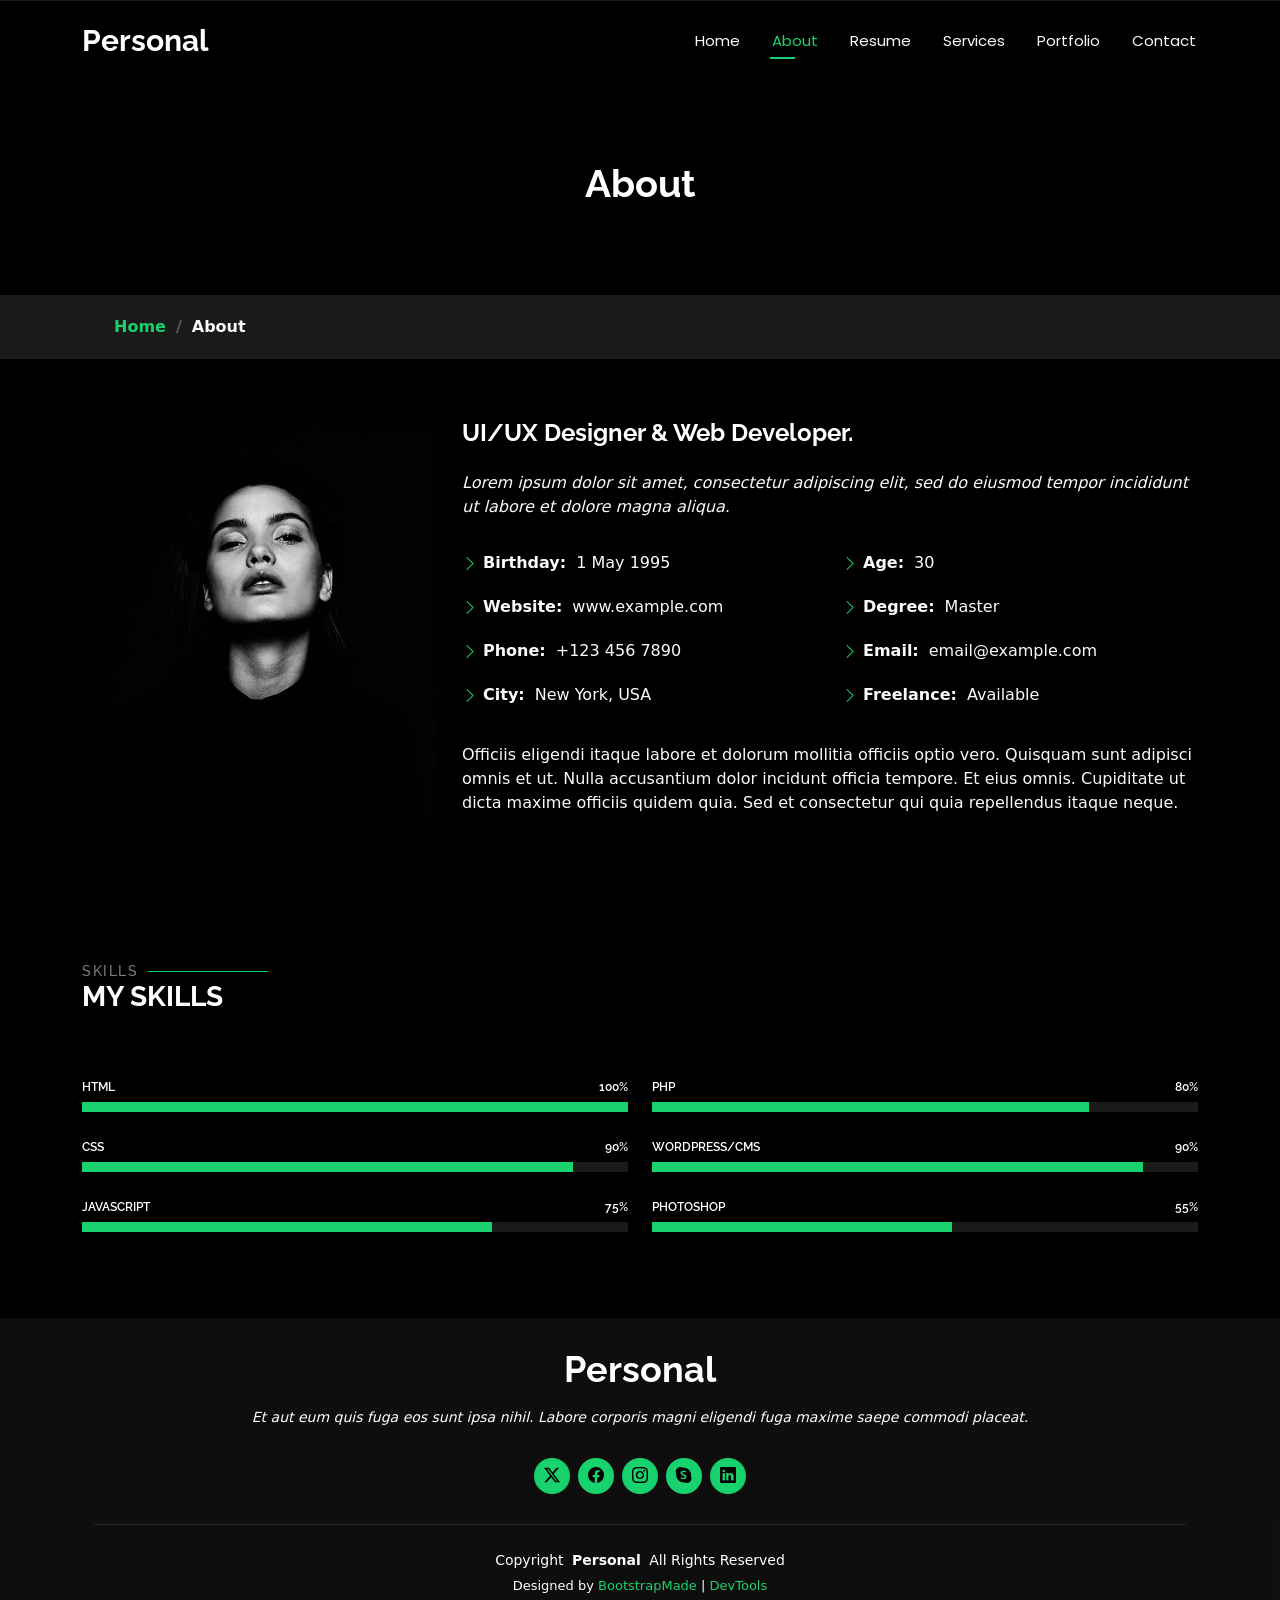
==== commit c8d22a5d: "template_3" ====
--- a/about.html
+++ b/about.html
@@ -4,7 +4,7 @@
 <head>
   <meta charset="utf-8">
   <meta content="width=device-width, initial-scale=1.0" name="viewport">
-  <title>About - FolioOne Bootstrap Template</title>
+  <title>About - Personal Bootstrap Template</title>
   <meta name="description" content="">
   <meta name="keywords" content="">
 
@@ -28,9 +28,9 @@
   <link href="assets/css/main.css" rel="stylesheet">
 
   <!-- =======================================================
-  * Template Name: FolioOne
-  * Template URL: https://bootstrapmade.com/folioone-bootstrap-portfolio-website-template/
-  * Updated: Aug 23 2025 with Bootstrap v5.3.7
+  * Template Name: Personal
+  * Template URL: https://bootstrapmade.com/personal-free-resume-bootstrap-template/
+  * Updated: Mar 05 2025 with Bootstrap v5.3.3
   * Author: BootstrapMade.com
   * License: https://bootstrapmade.com/license/
   ======================================================== -->
@@ -38,13 +38,14 @@
 
 <body class="about-page">
 
-  <header id="header" class="header d-flex align-items-center light-background sticky-top">
-    <div class="container position-relative d-flex align-items-center justify-content-between">
-
-      <!-- <a href="index.html" class="logo d-flex align-items-center me-auto me-xl-0">
-      <img src="assets/img/logo.webp" alt="">
-      <h1 class="sitename">FolioOne</h1> 
-    </a> -->
+  <header id="header" class="header d-flex align-items-center fixed-top">
+    <div class="container-fluid container-xl position-relative d-flex align-items-center justify-content-between">
+
+      <a href="index.html" class="logo d-flex align-items-center">
+        <!-- Uncomment the line below if you also wish to use an image logo -->
+        <!-- <img src="assets/img/logo.webp" alt=""> -->
+        <h1 class="sitename">Personal</h1>
+      </a>
 
       <nav id="navmenu" class="navmenu">
         <ul>
@@ -58,60 +59,74 @@
         <i class="mobile-nav-toggle d-xl-none bi bi-list"></i>
       </nav>
 
-      <div class="header-social-links">
-        <a href="#" class="twitter"><i class="bi bi-twitter-x"></i></a>
-        <a href="#" class="facebook"><i class="bi bi-facebook"></i></a>
-        <a href="#" class="instagram"><i class="bi bi-instagram"></i></a>
-        <a href="#" class="linkedin"><i class="bi bi-linkedin"></i></a>
-      </div>
-
     </div>
   </header>
 
   <main class="main">
 
+    <!-- Page Title -->
+    <div class="page-title" data-aos="fade">
+      <div class="heading">
+        <div class="container">
+          <div class="row d-flex justify-content-center text-center">
+            <div class="col-lg-8">
+              <h1>About</h1>
+            </div>
+          </div>
+        </div>
+      </div>
+      <nav class="breadcrumbs">
+        <div class="container">
+          <ol>
+            <li><a href="index.html">Home</a></li>
+            <li class="current">About</li>
+          </ol>
+        </div>
+      </nav>
+    </div><!-- End Page Title -->
+
     <!-- About Section -->
     <section id="about" class="about section">
 
-      <!-- Section Title -->
-      <div class="container section-title" data-aos="fade-up">
-        <h2>About</h2>
-      </div><!-- End Section Title -->
-
       <div class="container" data-aos="fade-up" data-aos-delay="100">
 
-        <!-- Intro + Photo -->
-        <div class="row align-items-center justify-content-between gy-5 mb-5">
-          <div class="col-lg-7" data-aos="fade-right" data-aos-delay="150">
-            <div class="intro-content">
-              <span class="eyebrow">Hello there</span>
-              <h2 class="headline">Hi, I'm Brandon - a calm-minded creative developer crafting serene digital journeys</h2>
-              <p class="lead">
-                Lorem ipsum dolor sit amet, consectetur adipiscing elit. Pellentesque habitant morbi tristique senectus et netus. Sed interdum, nunc non feugiat tempor, orci lorem luctus ligula, vitae rutrum nisl lorem non nulla.
-              </p>
-              <p>
-                Integer posuere lacus in mi fringilla, eget luctus risus pulvinar. Curabitur a arcu a nisl tempus sagittis. Aenean varius, tortor sed porttitor dictum, augue eros viverra lectus, at efficitur magna lacus in risus.
-              </p>
-
-              <div class="cta-group">
-                <a href="#portfolio" class="btn-ghost">
-                  View My Work <i class="bi bi-arrow-up-right"></i>
-                </a>
-                <a href="#" class="link-underline">
-                  Download Resume <i class="bi bi-download"></i>
-                </a>
+        <div class="row gy-4 justify-content-center">
+          <div class="col-lg-4">
+            <img src="assets/img/profile-img.jpg" class="img-fluid" alt="">
+          </div>
+          <div class="col-lg-8 content">
+            <h2>UI/UX Designer &amp; Web Developer.</h2>
+            <p class="fst-italic py-3">
+              Lorem ipsum dolor sit amet, consectetur adipiscing elit, sed do eiusmod tempor incididunt ut labore et dolore
+              magna aliqua.
+            </p>
+            <div class="row">
+              <div class="col-lg-6">
+                <ul>
+                  <li><i class="bi bi-chevron-right"></i> <strong>Birthday:</strong> <span>1 May 1995</span></li>
+                  <li><i class="bi bi-chevron-right"></i> <strong>Website:</strong> <span>www.example.com</span></li>
+                  <li><i class="bi bi-chevron-right"></i> <strong>Phone:</strong> <span>+123 456 7890</span></li>
+                  <li><i class="bi bi-chevron-right"></i> <strong>City:</strong> <span>New York, USA</span></li>
+                </ul>
+              </div>
+              <div class="col-lg-6">
+                <ul>
+                  <li><i class="bi bi-chevron-right"></i> <strong>Age:</strong> <span>30</span></li>
+                  <li><i class="bi bi-chevron-right"></i> <strong>Degree:</strong> <span>Master</span></li>
+                  <li><i class="bi bi-chevron-right"></i> <strong>Email:</strong> <span>email@example.com</span></li>
+                  <li><i class="bi bi-chevron-right"></i> <strong>Freelance:</strong> <span>Available</span></li>
+                </ul>
               </div>
             </div>
-          </div>
-
-          <div class="col-lg-5" data-aos="zoom-in" data-aos-delay="250">
-            <figure class="profile-figure text-center text-lg-end">
-              <img src="assets/img/profile/profile-square-11.webp" alt="Portrait of Alex" class="img-fluid profile-photo">
-            </figure>
-          </div>
-        </div>
-        <!-- End Intro + Photo -->
-      </div>
+            <p class="py-3">
+              Officiis eligendi itaque labore et dolorum mollitia officiis optio vero. Quisquam sunt adipisci omnis et ut. Nulla accusantium dolor incidunt officia tempore. Et eius omnis.
+              Cupiditate ut dicta maxime officiis quidem quia. Sed et consectetur qui quia repellendus itaque neque.
+            </p>
+          </div>
+        </div>
+
+      </div>
+
     </section><!-- /About Section -->
 
     <!-- Skills Section -->
@@ -120,56 +135,61 @@
       <!-- Section Title -->
       <div class="container section-title" data-aos="fade-up">
         <h2>Skills</h2>
-        <p>Necessitatibus eius consequatur ex aliquid fuga eum quidem sint consectetur velit. Sed ut perspiciatis unde omnis iste natus error sit voluptatem accusantium doloremque laudantium totam rem aperiam</p>
+        <div><span>My</span> <span class="description-title">Skills</span></div>
       </div><!-- End Section Title -->
 
       <div class="container" data-aos="fade-up" data-aos-delay="100">
 
-        <div class="row g-4 skills-animation">
-
-          <div class="col-md-6 col-lg-3" data-aos="fade-up" data-aos-delay="100">
-            <div class="skill-box">
-              <h3>HTML</h3>
-              <p>Sed ut perspiciatis unde omnis iste natus error sit voluptatem.</p>
-              <span class="text-end d-block">90%</span>
-              <div class="progress">
+        <div class="row skills-content skills-animation">
+
+          <div class="col-lg-6">
+
+            <div class="progress">
+              <span class="skill"><span>HTML</span> <i class="val">100%</i></span>
+              <div class="progress-bar-wrap">
+                <div class="progress-bar" role="progressbar" aria-valuenow="100" aria-valuemin="0" aria-valuemax="100"></div>
+              </div>
+            </div><!-- End Skills Item -->
+
+            <div class="progress">
+              <span class="skill"><span>CSS</span> <i class="val">90%</i></span>
+              <div class="progress-bar-wrap">
                 <div class="progress-bar" role="progressbar" aria-valuenow="90" aria-valuemin="0" aria-valuemax="100"></div>
               </div>
-            </div>
-          </div>
-
-          <div class="col-md-6 col-lg-3" data-aos="fade-up" data-aos-delay="200">
-            <div class="skill-box">
-              <h3>CSS</h3>
-              <p>Nemo enim ipsam voluptatem quia voluptas sit aspernatur.</p>
-              <span class="text-end d-block">90%</span>
-              <div class="progress">
-                <div class="progress-bar" role="progressbar" aria-valuenow="95" aria-valuemin="0" aria-valuemax="100"></div>
-              </div>
-            </div>
-          </div>
-
-          <div class="col-md-6 col-lg-3" data-aos="fade-up" data-aos-delay="300">
-            <div class="skill-box">
-              <h3>JavaScript</h3>
-              <p>Neque porro quisquam est qui dolorem ipsum quia dolor.</p>
-              <span class="text-end d-block">80%</span>
-              <div class="progress">
+            </div><!-- End Skills Item -->
+
+            <div class="progress">
+              <span class="skill"><span>JavaScript</span> <i class="val">75%</i></span>
+              <div class="progress-bar-wrap">
+                <div class="progress-bar" role="progressbar" aria-valuenow="75" aria-valuemin="0" aria-valuemax="100"></div>
+              </div>
+            </div><!-- End Skills Item -->
+
+          </div>
+
+          <div class="col-lg-6">
+
+            <div class="progress">
+              <span class="skill"><span>PHP</span> <i class="val">80%</i></span>
+              <div class="progress-bar-wrap">
                 <div class="progress-bar" role="progressbar" aria-valuenow="80" aria-valuemin="0" aria-valuemax="100"></div>
               </div>
-            </div>
-          </div>
-
-          <div class="col-md-6 col-lg-3" data-aos="fade-up" data-aos-delay="400">
-            <div class="skill-box">
-              <h3>Photoshop</h3>
-              <p>Quis autem vel eum iure reprehenderit qui in ea voluptate.</p>
-              <span class="text-end d-block">55%</span>
-              <div class="progress">
-                <div class="progress-bar" role="progressbar" aria-valuenow="55" aria-valuemin="0" aria-valuemax="100">
-                </div>
-              </div>
-            </div>
+            </div><!-- End Skills Item -->
+
+            <div class="progress">
+              <span class="skill"><span>WordPress/CMS</span> <i class="val">90%</i></span>
+              <div class="progress-bar-wrap">
+                <div class="progress-bar" role="progressbar" aria-valuenow="90" aria-valuemin="0" aria-valuemax="100"></div>
+              </div>
+            </div><!-- End Skills Item -->
+
+            <div class="progress">
+              <span class="skill"><span>Photoshop</span> <i class="val">55%</i></span>
+              <div class="progress-bar-wrap">
+                <div class="progress-bar" role="progressbar" aria-valuenow="55" aria-valuemin="0" aria-valuemax="100"></div>
+              </div>
+            </div><!-- End Skills Item -->
+
           </div>
 
         </div>
@@ -177,29 +197,33 @@
       </div>
 
     </section><!-- /Skills Section -->
+
   </main>
 
-  <footer id="footer" class="footer">
-
+  <footer id="footer" class="footer dark-background">
     <div class="container">
-      <div class="copyright text-center ">
-        <p>© <span>Copyright</span> <strong class="px-1 sitename">FolioOne</strong> <span>All Rights Reserved<br></span></p>
-      </div>
+      <h3 class="sitename">Personal</h3>
+      <p>Et aut eum quis fuga eos sunt ipsa nihil. Labore corporis magni eligendi fuga maxime saepe commodi placeat.</p>
       <div class="social-links d-flex justify-content-center">
         <a href=""><i class="bi bi-twitter-x"></i></a>
         <a href=""><i class="bi bi-facebook"></i></a>
         <a href=""><i class="bi bi-instagram"></i></a>
+        <a href=""><i class="bi bi-skype"></i></a>
         <a href=""><i class="bi bi-linkedin"></i></a>
       </div>
-      <div class="credits">
-        <!-- All the links in the footer should remain intact. -->
-        <!-- You can delete the links only if you've purchased the pro version. -->
-        <!-- Licensing information: https://bootstrapmade.com/license/ -->
-        <!-- Purchase the pro version with working PHP/AJAX contact form: [buy-url] -->
-        Designed by <a href="https://bootstrapmade.com/">BootstrapMade</a> | <a href="https://bootstrapmade.com/tools/">DevTools</a>
+      <div class="container">
+        <div class="copyright">
+          <span>Copyright</span> <strong class="px-1 sitename">Personal</strong> <span>All Rights Reserved</span>
+        </div>
+        <div class="credits">
+          <!-- All the links in the footer should remain intact. -->
+          <!-- You can delete the links only if you've purchased the pro version. -->
+          <!-- Licensing information: https://bootstrapmade.com/license/ -->
+          <!-- Purchase the pro version with working PHP/AJAX contact form: [buy-url] -->
+          Designed by <a href="https://bootstrapmade.com/">BootstrapMade</a> | <a href="https://bootstrapmade.com/tools/">DevTools</a>
+        </div>
       </div>
     </div>
-
   </footer>
 
   <!-- Scroll Top -->
@@ -213,12 +237,12 @@
   <script src="assets/vendor/php-email-form/validate.js"></script>
   <script src="assets/vendor/aos/aos.js"></script>
   <script src="assets/vendor/typed.js/typed.umd.js"></script>
+  <script src="assets/vendor/purecounter/purecounter_vanilla.js"></script>
   <script src="assets/vendor/waypoints/noframework.waypoints.js"></script>
-  <script src="assets/vendor/purecounter/purecounter_vanilla.js"></script>
   <script src="assets/vendor/swiper/swiper-bundle.min.js"></script>
+  <script src="assets/vendor/glightbox/js/glightbox.min.js"></script>
   <script src="assets/vendor/imagesloaded/imagesloaded.pkgd.min.js"></script>
   <script src="assets/vendor/isotope-layout/isotope.pkgd.min.js"></script>
-  <script src="assets/vendor/glightbox/js/glightbox.min.js"></script>
 
   <!-- Main JS File -->
   <script src="assets/js/main.js"></script>
--- a/assets/css/main.css
+++ b/assets/css/main.css
@@ -1,7 +1,7 @@
 /**
-* Template Name: FolioOne
-* Template URL: https://bootstrapmade.com/folioone-bootstrap-portfolio-website-template/
-* Updated: Aug 23 2025 with Bootstrap v5.3.7
+* Template Name: Personal
+* Template URL: https://bootstrapmade.com/personal-free-resume-bootstrap-template/
+* Updated: Mar 05 2025 with Bootstrap v5.3.3
 * Author: BootstrapMade.com
 * License: https://bootstrapmade.com/license/
 */
@@ -19,37 +19,37 @@
 
 /* Global Colors - The following color variables are used throughout the website. Updating them here will change the color scheme of the entire website */
 :root { 
-  --background-color: #101a20; /* Background color for the entire website, including individual sections */
-  --default-color: #e7f2f7; /* Default color used for the majority of the text content across the entire website */
+  --background-color: #000000; /* Background color for the entire website, including individual sections */
+  --default-color: #fafafa; /* Default color used for the majority of the text content across the entire website */
   --heading-color: #ffffff; /* Color for headings, subheadings and title throughout the website */
-  --accent-color: #1387c1; /* Accent color that represents your brand on the website. It's used for buttons, links, and other elements that need to stand out */
-  --surface-color: #141f26; /* The surface color is used as a background of boxed elements within sections, such as cards, icon boxes, or other elements that require a visual separation from the global background. */
-  --contrast-color: #ffffff; /* Contrast color for text, ensuring readability against backgrounds of accent, heading, or default colors. */
+  --accent-color: #18d26e; /* Accent color that represents your brand on the website. It's used for buttons, links, and other elements that need to stand out */
+  --surface-color: #1a1a1a; /* The surface color is used as a background of boxed elements within sections, such as cards, icon boxes, or other elements that require a visual separation from the global background. */
+  --contrast-color: #000000; /* Contrast color for text, ensuring readability against backgrounds of accent, heading, or default colors. */
 }
 
 /* Nav Menu Colors - The following color variables are used specifically for the navigation menu. They are separate from the global colors to allow for more customization options */
 :root {
-  --nav-color: #ffffff;  /* The default color of the main navmenu links */
-  --nav-hover-color: #1387c1; /* Applied to main navmenu links when they are hovered over or active */
-  --nav-mobile-background-color: #213642; /* Used as the background color for mobile navigation menu */
-  --nav-dropdown-background-color: #051117; /* Used as the background color for dropdown items that appear when hovering over primary navigation items */
-  --nav-dropdown-color: #e7f2f7; /* Used for navigation links of the dropdown items in the navigation menu. */
-  --nav-dropdown-hover-color: #1387c1; /* Similar to --nav-hover-color, this color is applied to dropdown navigation links when they are hovered over. */
+  --nav-color: #fafafa;  /* The default color of the main navmenu links */
+  --nav-hover-color: #18d26e; /* Applied to main navmenu links when they are hovered over or active */
+  --nav-mobile-background-color: #1a1a1a; /* Used as the background color for mobile navigation menu */
+  --nav-dropdown-background-color: #1a1a1a; /* Used as the background color for dropdown items that appear when hovering over primary navigation items */
+  --nav-dropdown-color: #fafafa; /* Used for navigation links of the dropdown items in the navigation menu. */
+  --nav-dropdown-hover-color: #18d26e; /* Similar to --nav-hover-color, this color is applied to dropdown navigation links when they are hovered over. */
 }
 
 /* Color Presets - These classes override global colors when applied to any section or element, providing reuse of the sam color scheme. */
 
 .light-background {
-  --background-color: #142027;
-  --surface-color: #325264;
+  --background-color: #1a1a1a;
+  --surface-color: #343434;
 }
 
 .dark-background {
-  --background-color: #0b1419;
+  --background-color: rgba(15, 15, 15, 0.975);
   --default-color: #ffffff;
   --heading-color: #ffffff;
-  --surface-color: #252525;
-  --contrast-color: #ffffff;
+  --surface-color: #292929f9;
+  --contrast-color: #000000;
 }
 
 /* Smooth scroll */
@@ -143,13 +143,12 @@
 # Global Header
 --------------------------------------------------------------*/
 .header {
-  --background-color: rgba(255, 255, 255, 0);
+  --background-color: rgba(0, 0, 0, 0);
   color: var(--default-color);
   background-color: var(--background-color);
   padding: 15px 0;
   transition: all 0.5s;
   z-index: 997;
-  border-bottom: 1px solid color-mix(in srgb, var(--default-color), transparent 92%);
 }
 
 .header .logo {
@@ -157,55 +156,25 @@
 }
 
 .header .logo img {
-  max-height: 36px;
+  max-height: 32px;
   margin-right: 8px;
 }
 
 .header .logo h1 {
-  font-size: 32px;
+  font-size: 30px;
   margin: 0;
-  font-weight: 400;
+  font-weight: 700;
   color: var(--heading-color);
 }
 
-.header .header-social-links {
-  padding-right: 15px;
-}
-
-.header .header-social-links a {
-  color: color-mix(in srgb, var(--default-color), transparent 40%);
-  padding-left: 6px;
-  display: inline-block;
-  transition: 0.3s;
-  font-size: 16px;
-}
-
-.header .header-social-links a:hover {
-  color: var(--default-color);
-}
-
-.header .header-social-links a i {
-  line-height: 0px;
-}
-
-@media (max-width: 1200px) {
-  .header .logo {
-    order: 1;
-  }
-
-  .header .header-social-links {
-    order: 2;
-  }
-
-  .header .navmenu {
-    order: 3;
-  }
+.scrolled .header {
+  box-shadow: 0px 0 18px rgba(0, 0, 0, 0.1);
 }
 
 /* Global Header on Scroll
 ------------------------------*/
 .scrolled .header {
-  --background-color: rgba(16, 26, 32, 0.9);
+  --background-color: rgba(0, 0, 0, 0.8);
 }
 
 /*--------------------------------------------------------------
@@ -231,7 +200,7 @@
 
   .navmenu>ul>li {
     white-space: nowrap;
-    padding: 15px 28px 15px 0;
+    padding: 15px 14px;
   }
 
   .navmenu>ul>li:last-child {
@@ -293,7 +262,7 @@
     display: block;
     position: absolute;
     visibility: hidden;
-    left: -5px;
+    left: 14px;
     top: 130%;
     opacity: 0;
     transition: 0.3s;
@@ -476,42 +445,59 @@
   color: var(--default-color);
   background-color: var(--background-color);
   font-size: 14px;
-  padding: 40px 0;
-  position: relative;
-  border-top: 1px solid color-mix(in srgb, var(--default-color), transparent 92%);
-}
-
-.footer .copyright p {
-  margin-bottom: 0;
+  text-align: center;
+  padding: 30px 0;
+  position: relative;
+}
+
+.footer h3 {
+  font-size: 36px;
+  font-weight: 700;
+  position: relative;
+  padding: 0;
+  margin: 0 0 15px 0;
+}
+
+.footer p {
+  font-size: 15;
+  font-style: italic;
+  padding: 0;
+  margin: 0 0 30px 0;
 }
 
 .footer .social-links {
-  margin-top: 20px;
+  margin: 0 0 30px 0;
 }
 
 .footer .social-links a {
+  font-size: 16px;
   display: flex;
   align-items: center;
   justify-content: center;
-  width: 40px;
-  height: 40px;
+  background: var(--accent-color);
+  color: var(--contrast-color);
+  line-height: 1;
+  margin: 0 4px;
   border-radius: 50%;
-  border: 1px solid color-mix(in srgb, var(--default-color), transparent 50%);
-  font-size: 16px;
-  color: color-mix(in srgb, var(--default-color), transparent 50%);
-  margin: 0 5px;
+  text-align: center;
+  width: 36px;
+  height: 36px;
   transition: 0.3s;
 }
 
 .footer .social-links a:hover {
-  color: var(--accent-color);
-  border-color: var(--accent-color);
+  background: color-mix(in srgb, var(--accent-color), transparent 20%);
+  text-decoration: none;
+}
+
+.footer .copyright {
+  padding-top: 25px;
+  border-top: 1px solid color-mix(in srgb, var(--default-color), transparent 90%);
 }
 
 .footer .credits {
-  margin-top: 10px;
   font-size: 13px;
-  text-align: center;
+  padding-top: 5px;
 }
 
 /*--------------------------------------------------------------
@@ -520,42 +506,32 @@
 #preloader {
   position: fixed;
   inset: 0;
-  z-index: 9999;
+  z-index: 999999;
   overflow: hidden;
-  background-color: var(--background-color);
+  background: var(--background-color);
   transition: all 0.6s ease-out;
-  width: 100%;
-  height: 100vh;
-}
-
-#preloader:before,
-#preloader:after {
+}
+
+#preloader:before {
   content: "";
-  position: absolute;
-  border: 4px solid var(--accent-color);
+  position: fixed;
+  top: calc(50% - 30px);
+  left: calc(50% - 30px);
+  border: 6px solid #ffffff;
+  border-color: var(--accent-color) transparent var(--accent-color) transparent;
   border-radius: 50%;
-  animation: animate-preloader 2s cubic-bezier(0, 0.2, 0.8, 1) infinite;
-}
-
-#preloader:after {
-  animation-delay: -0.5s;
+  width: 60px;
+  height: 60px;
+  animation: animate-preloader 1.5s linear infinite;
 }
 
 @keyframes animate-preloader {
   0% {
-    width: 10px;
-    height: 10px;
-    top: calc(50% - 5px);
-    left: calc(50% - 5px);
-    opacity: 1;
+    transform: rotate(0deg);
   }
 
   100% {
-    width: 72px;
-    height: 72px;
-    top: calc(50% - 36px);
-    left: calc(50% - 36px);
-    opacity: 0;
+    transform: rotate(360deg);
   }
 }
 
@@ -612,7 +588,7 @@
 }
 
 .page-title .heading {
-  padding: 80px 0;
+  padding: 160px 0 80px 0;
   border-top: 1px solid color-mix(in srgb, var(--default-color), transparent 90%);
 }
 
@@ -622,7 +598,7 @@
 }
 
 .page-title nav {
-  background-color: color-mix(in srgb, var(--default-color), transparent 96%);
+  background-color: color-mix(in srgb, var(--default-color), transparent 90%);
   padding: 20px 0;
 }
 
@@ -630,10 +606,9 @@
   display: flex;
   flex-wrap: wrap;
   list-style: none;
-  padding: 0;
   margin: 0;
   font-size: 16px;
-  font-weight: 400;
+  font-weight: 600;
 }
 
 .page-title nav ol li+li {
@@ -671,644 +646,267 @@
 # Global Section Titles
 --------------------------------------------------------------*/
 .section-title {
-  text-align: center;
   padding-bottom: 60px;
   position: relative;
 }
 
 .section-title h2 {
-  font-size: 3.5rem;
-  font-weight: 400;
-  line-height: 1.2;
+  font-size: 14px;
+  font-weight: 500;
+  padding: 0;
+  line-height: 1px;
+  margin: 0;
+  letter-spacing: 1.5px;
+  text-transform: uppercase;
+  color: color-mix(in srgb, var(--default-color), transparent 50%);
+  position: relative;
+}
+
+.section-title h2::after {
+  content: "";
+  width: 120px;
+  height: 1px;
+  display: inline-block;
+  background: var(--accent-color);
+  margin: 4px 10px;
+}
+
+.section-title div {
   color: var(--heading-color);
-  margin-bottom: 1.5rem;
-  letter-spacing: -1px;
-}
-
-@media (max-width: 768px) {
-  .section-title h2 {
-    font-size: 2.5rem;
-  }
-}
-
-.section-title p {
-  font-size: 1.125rem;
-  line-height: 1.8;
-  color: color-mix(in srgb, var(--default-color), transparent 25%);
-  max-width: 900px;
-  margin: 0 auto;
-  text-wrap: balance;
+  margin: 0;
+  margin: 0;
+  font-size: 28px;
+  font-weight: 700;
+  text-transform: uppercase;
+  font-family: var(--heading-font);
 }
 
 /*--------------------------------------------------------------
 # Hero Section
 --------------------------------------------------------------*/
 .hero {
+  width: 100%;
+  min-height: 100vh;
+  position: relative;
   padding: 80px 0;
-  min-height: 100vh;
-  display: flex;
-  align-items: center;
-}
-
-.hero .hero-content h1 {
-  font-size: 3.5rem;
-  font-weight: 700;
-  margin-bottom: 1rem;
-  line-height: 1.2;
-}
-
-.hero .hero-content h1 .highlight {
-  color: var(--accent-color);
-  position: relative;
-}
-
-.hero .hero-content h1 .highlight::after {
-  content: "";
-  position: absolute;
-  bottom: 0;
-  left: 0;
-  width: 100%;
-  height: 3px;
-  background: linear-gradient(90deg, var(--accent-color), color-mix(in srgb, var(--accent-color), transparent 50%));
-  border-radius: 2px;
-}
-
-@media (max-width: 768px) {
-  .hero .hero-content h1 {
-    font-size: 2.5rem;
-  }
-}
-
-.hero .hero-content h2 {
-  font-size: 1.5rem;
-  font-weight: 400;
-  margin-bottom: 2rem;
-  color: color-mix(in srgb, var(--default-color), transparent 20%);
-}
-
-.hero .hero-content h2 .typed {
-  color: var(--accent-color);
-  font-weight: 600;
-}
-
-@media (max-width: 768px) {
-  .hero .hero-content h2 {
-    font-size: 1.25rem;
-  }
-}
-
-.hero .hero-content p {
-  font-size: 1.1rem;
-  line-height: 1.6;
-  margin-bottom: 2.5rem;
-  color: color-mix(in srgb, var(--default-color), transparent 30%);
-}
-
-.hero .hero-actions {
-  display: flex;
-  gap: 1rem;
-  margin-bottom: 3rem;
-}
-
-.hero .hero-actions .btn {
-  padding: 12px 30px;
-  border-radius: 50px;
-  font-weight: 600;
-  text-decoration: none;
-  transition: all 0.3s ease;
-  border: 2px solid;
-}
-
-.hero .hero-actions .btn.btn-primary {
-  background: var(--accent-color);
-  color: var(--contrast-color);
-  border-color: var(--accent-color);
-}
-
-.hero .hero-actions .btn.btn-primary:hover {
-  background: color-mix(in srgb, var(--accent-color), black 15%);
-  border-color: color-mix(in srgb, var(--accent-color), black 15%);
-  transform: translateY(-2px);
-}
-
-.hero .hero-actions .btn.btn-outline {
-  background: transparent;
-  color: var(--accent-color);
-  border-color: var(--accent-color);
-}
-
-.hero .hero-actions .btn.btn-outline:hover {
-  transform: translateY(-2px);
-}
-
-@media (max-width: 576px) {
-  .hero .hero-actions {
-    flex-direction: column;
-  }
-
-  .hero .hero-actions .btn {
-    text-align: center;
-  }
-}
-
-.hero .social-links {
-  display: flex;
-  gap: 1rem;
-}
-
-.hero .social-links a {
-  width: 45px;
-  height: 45px;
-  background: var(--surface-color);
-  border-radius: 50%;
   display: flex;
   align-items: center;
   justify-content: center;
+}
+
+.hero img {
+  position: absolute;
+  inset: 0;
+  display: block;
+  width: 100%;
+  height: 100%;
+  object-fit: cover;
+  z-index: 1;
+}
+
+.hero .container {
+  position: relative;
+  z-index: 3;
+}
+
+.hero h2 {
+  margin: 0;
+  font-size: 64px;
+  font-weight: 700;
+}
+
+.hero p {
+  margin: 5px 0 0 0;
+  font-size: 26px;
+}
+
+.hero p span {
+  letter-spacing: 1px;
+  border-bottom: 2px solid var(--accent-color);
+}
+
+.hero .social-links {
+  margin-top: 25px;
+}
+
+.hero .social-links a {
+  background-color: color-mix(in srgb, var(--default-color), transparent 90%);
   color: var(--default-color);
-  font-size: 1.2rem;
-  transition: all 0.3s ease;
+  font-size: 14px;
+  width: 40px;
+  height: 40px;
+  border-radius: 50px;
+  display: inline-flex;
+  align-items: center;
+  justify-content: center;
+  margin-right: 20px;
+  transition: 0.3s;
 }
 
 .hero .social-links a:hover {
-  background: var(--accent-color);
-  color: var(--contrast-color);
-  transform: translateY(-3px);
-  box-shadow: 0 8px 25px color-mix(in srgb, var(--accent-color), transparent 70%);
-}
-
-.hero .hero-image {
-  position: relative;
-}
-
-.hero .hero-image .image-wrapper {
-  position: relative;
-  max-width: 450px;
-  margin: 0 auto;
-}
-
-.hero .hero-image .image-wrapper img {
-  border-radius: 20px;
-  box-shadow: 0 5px 15px color-mix(in srgb, var(--default-color), transparent 95%);
-  transition: transform 0.3s ease;
-}
-
-.hero .hero-image .image-wrapper img:hover {
-  transform: scale(1.02);
-}
-
-.hero .hero-image .floating-elements {
-  position: absolute;
-  top: 0;
-  left: 0;
-  right: 0;
-  bottom: 0;
-  pointer-events: none;
-}
-
-.hero .hero-image .floating-elements .floating-card {
-  position: absolute;
-  background: var(--surface-color);
-  padding: 15px 20px;
-  border-radius: 15px;
-  box-shadow: 0 10px 30px color-mix(in srgb, var(--default-color), transparent 90%);
+  background-color: var(--accent-color);
+}
+
+@media (max-width: 768px) {
+  .hero h2 {
+    font-size: 32px;
+  }
+
+  .hero p {
+    font-size: 20px;
+  }
+}
+
+/*--------------------------------------------------------------
+# About Section
+--------------------------------------------------------------*/
+.about .content h2 {
+  font-weight: 700;
+  font-size: 24px;
+}
+
+.about .content ul {
+  list-style: none;
+  padding: 0;
+}
+
+.about .content ul li {
+  margin-bottom: 20px;
   display: flex;
   align-items: center;
-  gap: 10px;
-  font-weight: 600;
-  animation: float 3s ease-in-out infinite;
-}
-
-.hero .hero-image .floating-elements .floating-card i {
-  font-size: 1.5rem;
+}
+
+.about .content ul strong {
+  margin-right: 10px;
+}
+
+.about .content ul i {
+  font-size: 16px;
+  margin-right: 5px;
   color: var(--accent-color);
-}
-
-.hero .hero-image .floating-elements .floating-card.design {
-  top: 10%;
-  right: -10%;
-  animation-delay: 0s;
-}
-
-.hero .hero-image .floating-elements .floating-card.code {
-  bottom: 30%;
-  left: -15%;
-  animation-delay: 1s;
-}
-
-.hero .hero-image .floating-elements .floating-card.creativity {
-  top: 60%;
-  right: -5%;
-  animation-delay: 2s;
-}
-
-@media (max-width: 992px) {
-  .hero .hero-image .floating-elements .floating-card {
-    display: none;
-  }
-}
-
-@keyframes float {
-
-  0%,
-  100% {
-    transform: translateY(0px);
-  }
-
-  50% {
-    transform: translateY(-10px);
-  }
-}
-
-@media (max-width: 992px) {
-  .hero .hero-content {
-    text-align: center;
-    margin-bottom: 3rem;
-  }
-}
-
-/*--------------------------------------------------------------
-# About Section
---------------------------------------------------------------*/
-.about .intro-content .eyebrow {
-  display: inline-block;
-  letter-spacing: 0.12em;
-  text-transform: uppercase;
-  font-size: 12px;
-  color: color-mix(in srgb, var(--default-color), transparent 40%);
-  margin-bottom: 16px;
-}
-
-.about .intro-content .headline {
-  font-family: var(--heading-font);
-  font-weight: 300;
-  line-height: 1.2;
-  font-size: clamp(28px, 4vw, 44px);
-  margin: 0 0 24px 0;
-}
-
-.about .intro-content .lead {
-  font-size: 18px;
-  line-height: 1.8;
-  color: color-mix(in srgb, var(--default-color), transparent 10%);
-  margin-bottom: 24px;
-}
-
-.about .intro-content p {
-  line-height: 1.8;
-  margin-bottom: 24px;
-  color: color-mix(in srgb, var(--default-color), transparent 5%);
-}
-
-.about .intro-content .cta-group {
-  display: flex;
-  gap: 24px;
-  align-items: center;
-  margin-top: 24px;
-}
-
-.about .intro-content .cta-group .btn-ghost {
+  line-height: 0;
+}
+
+/*--------------------------------------------------------------
+# Stats Section
+--------------------------------------------------------------*/
+.stats i {
+  background-color: var(--surface-color);
+  color: var(--accent-color);
+  box-shadow: 0px 2px 25px rgba(0, 0, 0, 0.1);
+  width: 54px;
+  height: 54px;
+  font-size: 24px;
+  border-radius: 50px;
+  border: 2px solid var(--background-color);
   display: inline-flex;
   align-items: center;
-  gap: 8px;
-  padding: 12px 18px;
-  border-radius: 6px;
-  color: var(--accent-color);
-  background: color-mix(in srgb, var(--accent-color), transparent 92%);
-  border: 1px solid color-mix(in srgb, var(--accent-color), transparent 70%);
-  transition: 0.3s ease-in-out;
-}
-
-.about .intro-content .cta-group .btn-ghost:hover,
-.about .intro-content .cta-group .btn-ghost:focus {
-  color: var(--contrast-color);
-  background: var(--accent-color);
-  border-color: var(--accent-color);
-  outline: none;
-  box-shadow: 0 0 0 3px color-mix(in srgb, var(--accent-color), transparent 70%);
-}
-
-.about .intro-content .cta-group .link-underline {
-  display: inline-flex;
-  align-items: center;
-  gap: 8px;
-  position: relative;
-  color: var(--accent-color);
-  padding-bottom: 4px;
-  transition: 0.3s ease-in-out;
-}
-
-.about .intro-content .cta-group .link-underline::after {
-  content: "";
-  position: absolute;
-  left: 0;
-  right: 0;
-  bottom: 0;
-  height: 1px;
-  background: color-mix(in srgb, var(--accent-color), transparent 40%);
-  transform: scaleX(0.4);
-  transform-origin: left;
-  transition: 0.3s ease-in-out;
-}
-
-.about .intro-content .cta-group .link-underline:hover,
-.about .intro-content .cta-group .link-underline:focus {
-  color: color-mix(in srgb, var(--accent-color), transparent 10%);
-  outline: none;
-}
-
-.about .intro-content .cta-group .link-underline:hover::after,
-.about .intro-content .cta-group .link-underline:focus::after {
-  transform: scaleX(1);
-}
-
-.about .profile-figure {
+  justify-content: center;
+  position: relative;
+  z-index: 1;
+}
+
+.stats .stats-item {
+  background-color: var(--surface-color);
+  margin-top: -27px;
+  padding: 30px 30px 25px 30px;
+  width: 100%;
+  position: relative;
+  text-align: center;
+  box-shadow: 0px 2px 35px rgba(0, 0, 0, 0.1);
+  border-radius: 4px;
+  z-index: 0;
+}
+
+.stats .stats-item span {
+  font-size: 36px;
+  display: block;
+  font-weight: 700;
+  color: color-mix(in srgb, var(--default-color), transparent 20%);
+}
+
+.stats .stats-item p {
+  padding: 0;
   margin: 0;
-}
-
-.about .profile-figure .profile-photo {
-  width: 88%;
-  max-width: 440px;
-  border-radius: 18px;
-  box-shadow: 0 10px 30px color-mix(in srgb, var(--default-color), transparent 92%);
-  transform: translateY(0);
-  transition: transform 0.3s ease-in-out;
-}
-
-.about .profile-figure .profile-caption {
-  margin-top: 24px;
+  font-family: var(--heading-font);
+  font-size: 16px;
+}
+
+/*--------------------------------------------------------------
+# Skills Section
+--------------------------------------------------------------*/
+.skills .progress {
+  height: 60px;
+  display: block;
+  background: none;
+  border-radius: 0;
+}
+
+.skills .progress .skill {
+  color: var(--heading-color);
+  padding: 0;
+  margin: 0 0 6px 0;
+  text-transform: uppercase;
+  display: block;
+  font-weight: 600;
+  font-family: var(--heading-font);
+}
+
+.skills .progress .skill .val {
+  float: right;
+  font-style: normal;
+}
+
+.skills .progress-bar-wrap {
+  background: color-mix(in srgb, var(--default-color), transparent 90%);
+  height: 10px;
+}
+
+.skills .progress-bar {
+  width: 1px;
+  height: 10px;
+  transition: 0.9s;
+  background-color: var(--accent-color);
+}
+
+/*--------------------------------------------------------------
+# Interests Section
+--------------------------------------------------------------*/
+.interests .features-item {
+  background-color: var(--surface-color);
   display: flex;
   align-items: center;
-  justify-content: center;
-}
-
-.about .profile-figure .profile-caption .meta {
-  font-size: 14px;
-  color: color-mix(in srgb, var(--default-color), transparent 20%);
-}
-
-.about .profile-figure .profile-caption .meta .funfact {
-  font-size: 13px;
-  margin-top: 4px;
-  color: color-mix(in srgb, var(--default-color), transparent 35%);
-}
-
-.about .profile-figure:hover .profile-photo {
-  transform: translateY(-4px);
-}
-
-.about .skill-item {
-  padding: 24px;
-  border-radius: 6px;
-  transition: 0.3s ease-in-out;
-  background: color-mix(in srgb, var(--surface-color), var(--accent-color) 2%);
-  border: 1px solid color-mix(in srgb, var(--default-color), transparent 88%);
-  height: 100%;
-}
-
-.about .skill-item i {
-  font-size: 24px;
+  padding: 20px;
+  transition: 0.3s;
+  border: 1px solid color-mix(in srgb, var(--default-color), transparent 90%);
+  position: relative;
+}
+
+.interests .features-item i {
+  font-size: 32px;
+  padding-right: 10px;
+  line-height: 0;
+}
+
+.interests .features-item h3 {
+  font-weight: 700;
+  margin: 0;
+  padding: 0;
+  line-height: 1;
+  font-size: 16px;
+}
+
+.interests .features-item h3 a {
+  color: var(--heading-color);
+  transition: 0.3s;
+}
+
+.interests .features-item:hover {
+  border-color: var(--accent-color);
+}
+
+.interests .features-item:hover h3 a {
   color: var(--accent-color);
-  margin-bottom: 16px;
-  display: inline-block;
-}
-
-.about .skill-item h3 {
-  font-size: 16px;
-  margin-bottom: 6px;
-  font-weight: 500;
-}
-
-.about .skill-item p {
-  margin: 0;
-  font-size: 14px;
-  color: color-mix(in srgb, var(--default-color), transparent 25%);
-}
-
-.about .skill-item:hover {
-  transform: translateY(-3px);
-  border-color: color-mix(in srgb, var(--accent-color), transparent 60%);
-  box-shadow: 0 10px 30px color-mix(in srgb, var(--default-color), transparent 92%);
-}
-
-.about .timeline-item {
-  position: relative;
-  padding-left: 26px;
-}
-
-.about .timeline-item time {
-  display: inline-block;
-  font-size: 12px;
-  letter-spacing: 0.08em;
-  text-transform: uppercase;
-  color: color-mix(in srgb, var(--default-color), transparent 45%);
-  margin-bottom: 6px;
-}
-
-.about .timeline-item h4 {
-  font-size: 18px;
-  font-weight: 400;
-  margin: 0 0 6px;
-}
-
-.about .timeline-item p {
-  font-size: 14px;
-  color: color-mix(in srgb, var(--default-color), transparent 25%);
-  margin: 0;
-}
-
-.about .timeline-item .dot {
-  position: absolute;
-  left: 0;
-  top: 4px;
-  width: 10px;
-  height: 10px;
-  border-radius: 50%;
-  background: var(--accent-color);
-  box-shadow: 0 0 0 6px color-mix(in srgb, var(--accent-color), transparent 80%);
-}
-
-.about .personal-quote {
-  padding: 24px 0;
-}
-
-.about .personal-quote p {
-  font-family: var(--heading-font);
-  font-weight: 300;
-  font-size: clamp(20px, 3vw, 28px);
-  line-height: 1.5;
-  color: color-mix(in srgb, var(--default-color), transparent 5%);
-  margin: 0 auto;
-  max-width: 800px;
-}
-
-.about .fact-pill {
-  display: flex;
-  align-items: center;
-  justify-content: center;
-  gap: 10px;
-  padding: 10px 14px;
-  border-radius: 999px;
-  border: 1px solid color-mix(in srgb, var(--default-color), transparent 85%);
-  background: var(--surface-color);
-  color: color-mix(in srgb, var(--default-color), transparent 10%);
-  transition: 0.3s ease-in-out;
-}
-
-.about .fact-pill i {
-  color: var(--accent-color);
-}
-
-.about .fact-pill span {
-  font-size: 14px;
-}
-
-.about .fact-pill:hover {
-  transform: translateY(-2px);
-  border-color: color-mix(in srgb, var(--accent-color), transparent 60%);
-  box-shadow: 0 10px 30px color-mix(in srgb, var(--default-color), transparent 92%);
-}
-
-.about .fact-pill:focus-within {
-  box-shadow: 0 0 0 3px color-mix(in srgb, var(--accent-color), transparent 70%);
-}
-
-@media (max-width: 992px) {
-  .about .profile-figure {
-    text-align: center !important;
-  }
-
-  .about .profile-figure .profile-photo {
-    width: 72%;
-  }
-
-  .about .intro-content .cta-group {
-    flex-wrap: wrap;
-  }
-}
-
-@media (max-width: 576px) {
-  .about .profile-figure .profile-photo {
-    width: 100%;
-  }
-}
-
-/*--------------------------------------------------------------
-# Skills Section
---------------------------------------------------------------*/
-.skills .skill-box {
-  background-color: var(--surface-color);
-  padding: 2rem;
-  border-radius: 8px;
-  box-shadow: 0 0 20px rgba(0, 0, 0, 0.05);
-}
-
-.skills .skill-box h3 {
-  font-size: 1.2rem;
-  margin-bottom: 1rem;
-  font-weight: 600;
-}
-
-.skills .skill-box p {
-  font-size: 0.9rem;
-  margin-bottom: 0.8rem;
-  opacity: 0.6;
-}
-
-.skills .skill-box .progress {
-  background-color: color-mix(in srgb, var(--accent-color), transparent 85%);
-  border-radius: 50px;
-  height: 8px;
-  margin-top: 5px;
-  overflow: hidden;
-}
-
-.skills .skill-box .progress .progress-bar {
-  background-color: var(--accent-color);
-  height: 100%;
-  position: relative;
-  border-radius: 50px;
-  transition: 0.9s;
-  width: 1px;
-}
-
-/*--------------------------------------------------------------
-# Stats Section
---------------------------------------------------------------*/
-.stats .avatars {
-  position: relative;
-}
-
-.stats .avatars img {
-  width: 60px;
-  height: 60px;
-  border: 3px solid var(--accent-color);
-  margin-right: -15px;
-  transition: transform 0.3s ease;
-}
-
-.stats .avatars img:hover {
-  transform: translateY(-5px);
-  z-index: 2;
-}
-
-.stats .counters h2 {
-  color: var(--heading-color);
-  font-size: 48px;
-  font-weight: 700;
-  margin-bottom: 10px;
-}
-
-.stats .counters h2 span {
-  display: inline-block;
-}
-
-.stats .counters p {
-  color: var(--default-color);
-  font-size: 18px;
-  margin: 0;
-  opacity: 0.9;
-}
-
-@media (max-width: 991px) {
-  .stats .row {
-    text-align: center;
-  }
-
-  .stats .avatars {
-    justify-content: center;
-    margin-bottom: 40px;
-  }
-
-  .stats .counters h2 {
-    font-size: 36px;
-  }
-
-  .stats .counters p {
-    font-size: 16px;
-  }
-
-  .stats .counters .col-md-4 {
-    margin-bottom: 30px;
-  }
-
-  .stats .counters .col-md-4:last-child {
-    margin-bottom: 0;
-  }
-}
-
-@media (max-width: 576px) {
-  .stats {
-    padding: 60px 0;
-  }
-
-  .stats .avatars {
-    flex-wrap: wrap;
-    justify-content: center;
-  }
-
-  .stats .avatars img {
-    margin: 0 -8px;
-  }
 }
 
 /*--------------------------------------------------------------
@@ -1319,32 +917,30 @@
   overflow: hidden;
 }
 
-.testimonials .testimonial-item .testimonial-content {
-  border-left: 3px solid var(--accent-color);
-  padding-left: 30px;
+.testimonials .testimonial-item {
+  box-sizing: content-box;
+  min-height: 320px;
 }
 
 .testimonials .testimonial-item .testimonial-img {
+  width: 90px;
   border-radius: 50%;
-  border: 4px solid var(--background-color);
-  margin: 0 auto;
+  margin: -40px 0 0 40px;
+  position: relative;
+  z-index: 2;
+  border: 6px solid var(--background-color);
 }
 
 .testimonials .testimonial-item h3 {
-  font-size: 20px;
+  font-size: 18px;
   font-weight: bold;
-  margin: 10px 0 5px 0;
+  margin: 10px 0 5px 45px;
 }
 
 .testimonials .testimonial-item h4 {
   font-size: 14px;
-  color: color-mix(in srgb, var(--default-color), transparent 40%);
-  margin: 0 0 10px 0;
-}
-
-.testimonials .testimonial-item .stars i {
-  color: #ffc107;
-  margin: 0 1px;
+  color: color-mix(in srgb, var(--default-color), transparent 20%);
+  margin: 0 0 0 45px;
 }
 
 .testimonials .testimonial-item .quote-icon-left,
@@ -1370,6 +966,12 @@
 
 .testimonials .testimonial-item p {
   font-style: italic;
+  margin: 0 15px 0 15px;
+  padding: 20px 20px 60px 20px;
+  background: var(--surface-color);
+  border-radius: 6px;
+  position: relative;
+  z-index: 1;
 }
 
 .testimonials .swiper-wrapper {
@@ -1377,1479 +979,498 @@
 }
 
 .testimonials .swiper-pagination {
-  margin-top: 30px;
+  margin-top: 20px;
   position: relative;
 }
 
 .testimonials .swiper-pagination .swiper-pagination-bullet {
+  width: 12px;
+  height: 12px;
+  background-color: var(--background-color);
+  opacity: 1;
+  border: 1px solid var(--accent-color);
+}
+
+.testimonials .swiper-pagination .swiper-pagination-bullet-active {
+  background-color: var(--accent-color);
+}
+
+/*--------------------------------------------------------------
+# Resume Section
+--------------------------------------------------------------*/
+.resume .resume-title {
+  color: var(--heading-color);
+  font-size: 26px;
+  font-weight: 700;
+  margin-top: 20px;
+  margin-bottom: 20px;
+}
+
+.resume .resume-item {
+  padding: 0 0 20px 20px;
+  margin-top: -2px;
+  border-left: 2px solid var(--accent-color);
+  position: relative;
+}
+
+.resume .resume-item h4 {
+  line-height: 18px;
+  font-size: 18px;
+  font-weight: 600;
+  text-transform: uppercase;
+  color: color-mix(in srgb, var(--default-color), transparent 20%);
+  margin-bottom: 10px;
+}
+
+.resume .resume-item h5 {
+  font-size: 16px;
+  padding: 5px 15px;
+  display: inline-block;
+  font-weight: 600;
+  margin-bottom: 10px;
+}
+
+.resume .resume-item ul {
+  padding-left: 20px;
+}
+
+.resume .resume-item ul li {
+  padding-bottom: 10px;
+}
+
+.resume .resume-item:last-child {
+  padding-bottom: 0;
+}
+
+.resume .resume-item::before {
+  content: "";
+  position: absolute;
+  width: 16px;
+  height: 16px;
+  border-radius: 50px;
+  left: -9px;
+  top: 0;
+  background: var(--background-color);
+  border: 2px solid var(--accent-color);
+}
+
+/*--------------------------------------------------------------
+# Services Section
+--------------------------------------------------------------*/
+.services .service-item {
+  background-color: var(--surface-color);
+  text-align: center;
+  padding: 80px 20px;
+  transition: all ease-in-out 0.3s;
+  height: 100%;
+}
+
+.services .service-item .icon {
+  margin: 0 auto;
+  width: 64px;
+  height: 64px;
+  background: var(--accent-color);
+  border-radius: 4px;
+  display: flex;
+  align-items: center;
+  justify-content: center;
+  margin-bottom: 20px;
+  transition: 0.3s;
+  transform-style: preserve-3d;
+}
+
+.services .service-item .icon i {
+  color: var(--contrast-color);
+  font-size: 28px;
+  transition: ease-in-out 0.3s;
+}
+
+.services .service-item .icon::before {
+  position: absolute;
+  content: "";
+  left: -8px;
+  top: -8px;
+  height: 100%;
+  width: 100%;
+  background: color-mix(in srgb, var(--accent-color), transparent 80%);
+  border-radius: 5px;
+  transition: all 0.3s ease-out 0s;
+  transform: translateZ(-1px);
+}
+
+.services .service-item h3 {
+  font-weight: 700;
+  margin: 10px 0 15px 0;
+  font-size: 22px;
+}
+
+.services .service-item p {
+  line-height: 24px;
+  font-size: 14px;
+  margin-bottom: 0;
+}
+
+.services .service-item:hover {
+  background: var(--accent-color);
+  border-color: var(--accent-color);
+}
+
+.services .service-item:hover .icon {
+  background: var(--surface-color);
+}
+
+.services .service-item:hover .icon i {
+  color: var(--accent-color);
+}
+
+.services .service-item:hover .icon::before {
+  background: color-mix(in srgb, var(--background-color), transparent 70%);
+}
+
+.services .service-item:hover h3,
+.services .service-item:hover p {
+  color: var(--contrast-color);
+}
+
+/*--------------------------------------------------------------
+# Service Details Section
+--------------------------------------------------------------*/
+.service-details .services-list {
+  background-color: var(--surface-color);
+  padding: 10px 30px;
+  border: 1px solid color-mix(in srgb, var(--default-color), transparent 90%);
+  margin-bottom: 20px;
+}
+
+.service-details .services-list a {
+  display: block;
+  line-height: 1;
+  padding: 8px 0 8px 15px;
+  border-left: 3px solid color-mix(in srgb, var(--default-color), transparent 70%);
+  margin: 20px 0;
+  color: color-mix(in srgb, var(--default-color), transparent 20%);
+  transition: 0.3s;
+}
+
+.service-details .services-list a.active {
+  color: var(--heading-color);
+  font-weight: 700;
+  border-color: var(--accent-color);
+}
+
+.service-details .services-list a:hover {
+  border-color: var(--accent-color);
+}
+
+.service-details .services-img {
+  margin-bottom: 20px;
+}
+
+.service-details h3 {
+  font-size: 26px;
+  font-weight: 700;
+}
+
+.service-details h4 {
+  font-size: 20px;
+  font-weight: 700;
+}
+
+.service-details p {
+  font-size: 15px;
+}
+
+.service-details ul {
+  list-style: none;
+  padding: 0;
+  font-size: 15px;
+}
+
+.service-details ul li {
+  padding: 5px 0;
+  display: flex;
+  align-items: center;
+}
+
+.service-details ul i {
+  font-size: 20px;
+  margin-right: 8px;
+  color: var(--accent-color);
+}
+
+/*--------------------------------------------------------------
+# Portfolio Section
+--------------------------------------------------------------*/
+.portfolio .portfolio-filters {
+  padding: 0;
+  margin: 0 auto 20px auto;
+  list-style: none;
+  text-align: center;
+}
+
+.portfolio .portfolio-filters li {
+  cursor: pointer;
+  display: inline-block;
+  padding: 0;
+  font-size: 18px;
+  font-weight: 500;
+  margin: 0 10px;
+  line-height: 1;
+  margin-bottom: 5px;
+  transition: all 0.3s ease-in-out;
+}
+
+.portfolio .portfolio-filters li:hover,
+.portfolio .portfolio-filters li.filter-active {
+  color: var(--accent-color);
+}
+
+.portfolio .portfolio-filters li:first-child {
+  margin-left: 0;
+}
+
+.portfolio .portfolio-filters li:last-child {
+  margin-right: 0;
+}
+
+@media (max-width: 575px) {
+  .portfolio .portfolio-filters li {
+    font-size: 14px;
+    margin: 0 5px;
+  }
+}
+
+.portfolio .portfolio-content {
+  position: relative;
+  overflow: hidden;
+}
+
+.portfolio .portfolio-content img {
+  transition: 0.3s;
+}
+
+.portfolio .portfolio-content .portfolio-info {
+  opacity: 0;
+  position: absolute;
+  inset: 0;
+  z-index: 3;
+  transition: all ease-in-out 0.3s;
+  background: rgba(0, 0, 0, 0.6);
+  padding: 15px;
+}
+
+.portfolio .portfolio-content .portfolio-info h4 {
+  font-size: 14px;
+  padding: 5px 10px;
+  font-weight: 400;
+  color: #ffffff;
+  display: inline-block;
+  background-color: var(--accent-color);
+}
+
+.portfolio .portfolio-content .portfolio-info p {
+  position: absolute;
+  bottom: 10px;
+  text-align: center;
+  display: inline-block;
+  left: 0;
+  right: 0;
+  font-size: 16px;
+  font-weight: 600;
+  color: rgba(255, 255, 255, 0.8);
+}
+
+.portfolio .portfolio-content .portfolio-info .preview-link,
+.portfolio .portfolio-content .portfolio-info .details-link {
+  position: absolute;
+  left: calc(50% - 40px);
+  font-size: 26px;
+  top: calc(50% - 14px);
+  color: #fff;
+  transition: 0.3s;
+  line-height: 1.2;
+}
+
+.portfolio .portfolio-content .portfolio-info .preview-link:hover,
+.portfolio .portfolio-content .portfolio-info .details-link:hover {
+  color: var(--accent-color);
+}
+
+.portfolio .portfolio-content .portfolio-info .details-link {
+  left: 50%;
+  font-size: 34px;
+  line-height: 0;
+}
+
+.portfolio .portfolio-content:hover .portfolio-info {
+  opacity: 1;
+}
+
+.portfolio .portfolio-content:hover img {
+  transform: scale(1.1);
+}
+
+/*--------------------------------------------------------------
+# Portfolio Details Section
+--------------------------------------------------------------*/
+.portfolio-details .portfolio-details-slider img {
+  width: 100%;
+}
+
+.portfolio-details .portfolio-details-slider .swiper-pagination {
+  margin-top: 20px;
+  position: relative;
+}
+
+.portfolio-details .portfolio-details-slider .swiper-pagination .swiper-pagination-bullet {
   width: 12px;
   height: 12px;
   background-color: color-mix(in srgb, var(--default-color), transparent 85%);
   opacity: 1;
 }
 
-.testimonials .swiper-pagination .swiper-pagination-bullet-active {
+.portfolio-details .portfolio-details-slider .swiper-pagination .swiper-pagination-bullet-active {
   background-color: var(--accent-color);
 }
 
-/*--------------------------------------------------------------
-# Resume Section
---------------------------------------------------------------*/
-.resume .resume-item {
-  margin-bottom: 3rem;
-}
-
-.resume .resume-item .resume-title {
-  font-size: 1.75rem;
-  font-weight: 700;
-  margin-bottom: 1.5rem;
-  padding-bottom: 1.5rem;
-  position: relative;
-  color: var(--heading-color);
-}
-
-.resume .resume-item .resume-title::after {
-  content: "";
-  position: absolute;
-  display: block;
-  width: 50px;
-  height: 3px;
-  background: var(--accent-color);
-  bottom: 0;
-  left: 0;
-}
-
-.resume .resume-item .resume-content {
-  padding-left: 1.25rem;
-  border-left: 2px solid color-mix(in srgb, var(--accent-color), transparent 85%);
-}
-
-.resume .resume-item article {
-  position: relative;
-  margin-bottom: 2.5rem;
-}
-
-.resume .resume-item article::before {
-  content: "";
-  position: absolute;
-  width: 16px;
-  height: 16px;
-  border-radius: 50%;
-  left: -1.8rem;
-  top: 0.25rem;
-  background: var(--background-color);
-  border: 2px solid var(--accent-color);
-}
-
-.resume .resume-item article h4 {
-  font-size: 1.25rem;
-  font-weight: 600;
-  margin-bottom: 0.5rem;
-  color: var(--heading-color);
-}
-
-.resume .resume-item article h5 {
-  font-size: 1rem;
-  background: color-mix(in srgb, var(--accent-color), transparent 92%);
-  padding: 0.375rem 0.75rem;
-  display: inline-block;
-  font-weight: 600;
-  margin: 0.5rem 0;
-  color: var(--accent-color);
-  border-radius: 4px;
-}
-
-.resume .resume-item article .institution,
-.resume .resume-item article .company {
-  font-size: 1rem;
-  margin-bottom: 1rem;
-  color: color-mix(in srgb, var(--default-color), transparent 25%);
-}
-
-.resume .resume-item article p {
-  margin-bottom: 1rem;
-}
-
-.resume .resume-item article ul {
-  padding-left: 1.25rem;
-  margin-bottom: 0;
-}
-
-.resume .resume-item article ul li {
-  padding-bottom: 0.75rem;
-  position: relative;
-}
-
-.resume .resume-item article ul li:last-child {
-  padding-bottom: 0;
-}
-
-.resume .skill-item {
-  margin-bottom: 2rem;
-}
-
-.resume .skill-item h4 {
-  font-size: 1rem;
-  font-weight: 600;
-  margin-bottom: 0.75rem;
-  color: var(--heading-color);
-}
-
-.resume .skill-item .progress {
-  height: 0.75rem;
-  background-color: color-mix(in srgb, var(--accent-color), transparent 92%);
-  border-radius: 1rem;
-  overflow: visible;
-}
-
-.resume .skill-item .progress .progress-bar {
+.portfolio-details .portfolio-info {
+  background-color: var(--surface-color);
+  padding: 30px;
+  box-shadow: 0px 0 30px rgba(0, 0, 0, 0.1);
+}
+
+.portfolio-details .portfolio-info h3 {
+  font-size: 22px;
+  font-weight: 700;
+  margin-bottom: 20px;
+  padding-bottom: 20px;
+  border-bottom: 1px solid color-mix(in srgb, var(--default-color), transparent 85%);
+}
+
+.portfolio-details .portfolio-info ul {
+  list-style: none;
+  padding: 0;
+  font-size: 15px;
+}
+
+.portfolio-details .portfolio-info ul li+li {
+  margin-top: 10px;
+}
+
+.portfolio-details .portfolio-description {
+  padding-top: 30px;
+}
+
+.portfolio-details .portfolio-description h2 {
+  font-size: 26px;
+  font-weight: 700;
+  margin-bottom: 20px;
+}
+
+.portfolio-details .portfolio-description p {
+  padding: 0;
+  color: color-mix(in srgb, var(--default-color), transparent 30%);
+}
+
+/*--------------------------------------------------------------
+# Starter Section Section
+--------------------------------------------------------------*/
+.starter-section {
+  /* Add your styles here */
+}
+
+/*--------------------------------------------------------------
+# Contact Section
+--------------------------------------------------------------*/
+.contact .info-item {
+  box-shadow: 0px 0px 20px rgba(0, 0, 0, 0.1);
+  padding: 20px 30px;
+}
+
+.contact .info-item .icon {
+  color: var(--contrast-color);
   background-color: var(--accent-color);
-  position: relative;
-  border-radius: 1rem;
-  width: 0;
-  transition: width 1s ease;
-}
-
-.resume .skill-item .progress .progress-bar::after {
-  content: attr(aria-valuenow) "%";
-  position: absolute;
-  right: 0;
-  top: -1.75rem;
-  font-size: 0.875rem;
-  font-weight: 600;
-  color: var(--accent-color);
-}
-
-@media (max-width: 991.98px) {
-  .resume .resume-item {
-    margin-bottom: 2rem;
-  }
-}
-
-@media (max-width: 767.98px) {
-  .resume .resume-content {
-    padding-left: 1rem !important;
-  }
-
-  .resume article::before {
-    left: -2rem !important;
-  }
-}
-
-/*--------------------------------------------------------------
-# Services Section
---------------------------------------------------------------*/
-.services .service-item {
-  display: flex;
-  background-color: var(--surface-color);
-  border-radius: 12px;
-  padding: 2rem;
-  height: 100%;
-  position: relative;
-  overflow: hidden;
-  box-shadow: 0 5px 20px rgba(0, 0, 0, 0.03);
-  transition: all 0.4s ease;
-}
-
-.services .service-item::before {
-  content: "";
-  position: absolute;
-  left: 0;
-  top: 0;
-  height: 100%;
-  width: 4px;
-  background-color: var(--accent-color);
-  transform: scaleY(0);
-  transform-origin: bottom;
-  transition: transform 0.4s cubic-bezier(0.65, 0, 0.35, 1);
-}
-
-.services .service-item:hover {
-  box-shadow: 0 10px 30px rgba(0, 0, 0, 0.08);
-  transform: translateY(-5px);
-}
-
-.services .service-item:hover::before {
-  transform: scaleY(1);
-}
-
-.services .service-item:hover .service-icon {
-  background-color: var(--accent-color);
-  color: var(--contrast-color);
-  transform: rotateY(180deg);
-}
-
-.services .service-item:hover .service-icon i {
-  transform: rotateY(180deg);
-}
-
-.services .service-item:hover .service-link i {
-  transform: translateX(5px);
-}
-
-.services .service-icon {
-  flex-shrink: 0;
-  width: 70px;
-  height: 70px;
-  border-radius: 12px;
-  background-color: color-mix(in srgb, var(--accent-color), transparent 90%);
-  color: var(--accent-color);
-  display: flex;
-  align-items: center;
-  justify-content: center;
-  margin-right: 1.5rem;
-  transition: all 0.5s ease;
-}
-
-.services .service-icon i {
-  font-size: 2rem;
-  transition: transform 0.5s ease;
-}
-
-.services .service-content {
-  flex-grow: 1;
-}
-
-.services .service-content h3 {
-  font-size: 1.4rem;
-  margin-bottom: 1rem;
-  font-weight: 700;
-  color: var(--heading-color);
-}
-
-.services .service-content p {
-  margin-bottom: 1.25rem;
-  color: color-mix(in srgb, var(--default-color), transparent 20%);
-}
-
-.services .service-link {
-  display: inline-flex;
-  align-items: center;
-  color: var(--accent-color);
-  font-weight: 600;
-  text-decoration: none;
-  transition: color 0.3s ease;
-}
-
-.services .service-link span {
-  margin-right: 0.5rem;
-}
-
-.services .service-link i {
-  transition: transform 0.3s ease;
-}
-
-.services .service-link:hover {
-  color: color-mix(in srgb, var(--accent-color), transparent 25%);
-}
-
-@media (max-width: 767.98px) {
-  .services .service-item {
-    padding: 1.5rem;
-    margin-bottom: 1rem;
-  }
-
-  .services .service-icon {
-    width: 60px;
-    height: 60px;
-    margin-right: 1rem;
-  }
-
-  .services .service-icon i {
-    font-size: 1.5rem;
-  }
-
-  .services .service-content h3 {
-    font-size: 1.2rem;
-    margin-bottom: 0.75rem;
-  }
-
-  .services .service-content p {
-    margin-bottom: 1rem;
-    font-size: 0.95rem;
-  }
-}
-
-@media (max-width: 575.98px) {
-  .services .service-item {
-    flex-direction: column;
-    text-align: center;
-  }
-
-  .services .service-item::before {
-    width: 100%;
-    height: 4px;
-    transform: scaleX(0);
-    transform-origin: left;
-  }
-
-  .services .service-item:hover::before {
-    transform: scaleX(1);
-  }
-
-  .services .service-icon {
-    margin-right: 0;
-    margin-bottom: 1.25rem;
-  }
-
-  .services .service-link {
-    justify-content: center;
-  }
-}
-
-/*--------------------------------------------------------------
-# Service Details Section
---------------------------------------------------------------*/
-.service-details .service-hero {
-  margin-bottom: 4rem;
-}
-
-.service-details .service-hero .service-meta {
-  display: flex;
-  align-items: center;
-  gap: 1rem;
-  margin-bottom: 1.5rem;
-}
-
-.service-details .service-hero .service-meta .service-category {
-  background: color-mix(in srgb, var(--accent-color), transparent 85%);
-  color: var(--accent-color);
-  padding: 0.5rem 1rem;
-  border-radius: 20px;
-  font-size: 0.85rem;
-  font-weight: 500;
-  letter-spacing: 0.5px;
-}
-
-.service-details .service-hero .service-meta .reading-time {
-  color: color-mix(in srgb, var(--default-color), transparent 50%);
-  font-size: 0.9rem;
-  font-weight: 300;
-}
-
-.service-details .service-hero h1 {
-  font-size: 3.5rem;
-  font-weight: 300;
-  line-height: 1.2;
-  margin-bottom: 1.5rem;
-  color: var(--heading-color);
-  letter-spacing: -0.02em;
-}
-
-.service-details .service-hero .service-description {
-  font-size: 1.25rem;
-  line-height: 1.7;
-  color: color-mix(in srgb, var(--default-color), transparent 25%);
-  font-weight: 300;
-  margin: 0;
-}
-
-.service-details .service-visual {
-  margin-bottom: 4rem;
-  overflow: hidden;
-  border-radius: 4px;
-}
-
-.service-details .service-visual img {
-  width: 100%;
-  height: 400px;
-  object-fit: cover;
-  transition: transform 0.5s ease;
-}
-
-.service-details .service-visual img:hover {
-  transform: scale(1.02);
-}
-
-.service-details .service-narrative {
-  margin-bottom: 5rem;
-}
-
-.service-details .service-narrative h3 {
-  font-size: 2rem;
-  font-weight: 300;
-  margin-bottom: 2rem;
-  color: var(--heading-color);
-  letter-spacing: -0.01em;
-}
-
-.service-details .service-narrative p {
-  font-size: 1.1rem;
-  line-height: 1.8;
-  margin-bottom: 2rem;
-  color: var(--default-color);
-  font-weight: 300;
-}
-
-.service-details .benefits-grid {
-  display: grid;
-  grid-template-columns: repeat(auto-fit, minmax(280px, 1fr));
-  gap: 2.5rem;
-  margin-top: 3rem;
-}
-
-.service-details .benefits-grid .benefit-card {
-  text-align: center;
-  padding: 0;
-}
-
-.service-details .benefits-grid .benefit-card .benefit-icon {
-  width: 60px;
-  height: 60px;
-  background: color-mix(in srgb, var(--accent-color), transparent 90%);
-  border-radius: 50%;
-  display: flex;
-  align-items: center;
-  justify-content: center;
-  margin: 0 auto 1.5rem;
-  transition: all 0.3s ease;
-}
-
-.service-details .benefits-grid .benefit-card .benefit-icon i {
-  font-size: 1.5rem;
-  color: var(--accent-color);
-}
-
-.service-details .benefits-grid .benefit-card:hover .benefit-icon {
-  background: var(--accent-color);
-  transform: translateY(-2px);
-}
-
-.service-details .benefits-grid .benefit-card:hover .benefit-icon i {
-  color: var(--contrast-color);
-}
-
-.service-details .benefits-grid .benefit-card h4 {
-  font-size: 1.2rem;
-  font-weight: 400;
-  margin-bottom: 1rem;
-  color: var(--heading-color);
-}
-
-.service-details .benefits-grid .benefit-card p {
-  font-size: 1rem;
-  line-height: 1.6;
-  color: color-mix(in srgb, var(--default-color), transparent 30%);
-  margin: 0;
-}
-
-.service-details .timeline-section {
-  margin-bottom: 4rem;
-}
-
-.service-details .timeline-section h3 {
-  font-size: 2rem;
-  font-weight: 300;
-  margin-bottom: 3rem;
-  color: var(--heading-color);
-  letter-spacing: -0.01em;
-}
-
-.service-details .timeline-section .timeline {
-  position: relative;
-}
-
-.service-details .timeline-section .timeline::before {
-  content: "";
-  position: absolute;
-  left: 30px;
-  top: 0;
-  bottom: 0;
-  width: 1px;
-  background: color-mix(in srgb, var(--default-color), transparent 85%);
-}
-
-.service-details .timeline-section .timeline .timeline-item {
-  position: relative;
-  padding-left: 80px;
-  margin-bottom: 3rem;
-}
-
-.service-details .timeline-section .timeline .timeline-item:last-child {
-  margin-bottom: 0;
-}
-
-.service-details .timeline-section .timeline .timeline-item .timeline-marker {
-  position: absolute;
-  left: 0;
-  top: 0;
-  width: 60px;
-  height: 60px;
-  background: var(--surface-color);
-  border: 2px solid color-mix(in srgb, var(--accent-color), transparent 70%);
-  border-radius: 50%;
-  display: flex;
-  align-items: center;
-  justify-content: center;
-  z-index: 1;
-}
-
-.service-details .timeline-section .timeline .timeline-item .timeline-marker span {
-  font-size: 1.2rem;
-  font-weight: 500;
-  color: var(--accent-color);
-}
-
-.service-details .timeline-section .timeline .timeline-item .timeline-content h4 {
-  font-size: 1.3rem;
-  font-weight: 400;
-  margin-bottom: 0.75rem;
-  color: var(--heading-color);
-}
-
-.service-details .timeline-section .timeline .timeline-item .timeline-content p {
-  font-size: 1rem;
-  line-height: 1.6;
-  margin-bottom: 0.5rem;
-  color: var(--default-color);
-}
-
-.service-details .timeline-section .timeline .timeline-item .timeline-content small {
-  color: color-mix(in srgb, var(--default-color), transparent 40%);
-  font-size: 0.9rem;
-  font-weight: 500;
-}
-
-.service-details .service-sidebar {
-  padding-left: 2rem;
-}
-
-@media (max-width: 992px) {
-  .service-details .service-sidebar {
-    padding-left: 0;
-    margin-top: 4rem;
-  }
-}
-
-.service-details .overview-card,
-.service-details .success-story,
-.service-details .consultation-form {
-  background: var(--surface-color);
-  border-radius: 8px;
-  padding: 2.5rem;
-  margin-bottom: 2.5rem;
-  border: 1px solid color-mix(in srgb, var(--default-color), transparent 93%);
-  transition: all 0.3s ease;
-}
-
-.service-details .overview-card:hover,
-.service-details .success-story:hover,
-.service-details .consultation-form:hover {
-  border-color: color-mix(in srgb, var(--accent-color), transparent 80%);
-}
-
-.service-details .overview-card .overview-header h4 {
-  font-size: 1.4rem;
-  font-weight: 400;
-  margin-bottom: 2rem;
-  color: var(--heading-color);
-}
-
-.service-details .overview-card .overview-stats {
-  display: grid;
-  grid-template-columns: repeat(3, 1fr);
-  gap: 1.5rem;
-  margin-bottom: 2rem;
-}
-
-.service-details .overview-card .overview-stats .stat-item {
-  text-align: center;
-}
-
-.service-details .overview-card .overview-stats .stat-item .stat-number {
-  font-size: 2rem;
-  font-weight: 300;
-  color: var(--accent-color);
-  line-height: 1;
-  margin-bottom: 0.5rem;
-}
-
-.service-details .overview-card .overview-stats .stat-item .stat-label {
-  font-size: 0.85rem;
-  color: color-mix(in srgb, var(--default-color), transparent 40%);
-  font-weight: 500;
-  text-transform: uppercase;
-  letter-spacing: 0.5px;
-}
-
-.service-details .overview-card .overview-details {
-  border-top: 1px solid color-mix(in srgb, var(--default-color), transparent 90%);
-  padding-top: 1.5rem;
-}
-
-.service-details .overview-card .overview-details .detail-row {
-  display: flex;
-  justify-content: space-between;
-  align-items: center;
-  margin-bottom: 1rem;
-}
-
-.service-details .overview-card .overview-details .detail-row:last-child {
-  margin-bottom: 0;
-}
-
-.service-details .overview-card .overview-details .detail-row .detail-label {
-  font-size: 0.95rem;
-  color: color-mix(in srgb, var(--default-color), transparent 30%);
-  font-weight: 400;
-}
-
-.service-details .overview-card .overview-details .detail-row .detail-value {
-  font-size: 0.95rem;
-  color: var(--heading-color);
-  font-weight: 500;
-}
-
-.service-details .success-story .story-quote p {
-  font-size: 1.1rem;
-  line-height: 1.7;
-  color: color-mix(in srgb, var(--default-color), transparent 20%);
-  font-style: italic;
-  margin-bottom: 2rem;
-}
-
-.service-details .success-story .story-author {
-  display: flex;
-  align-items: center;
-  gap: 1rem;
-  margin-bottom: 1.5rem;
-}
-
-.service-details .success-story .story-author .author-avatar {
-  width: 50px;
-  height: 50px;
-  border-radius: 50%;
-  object-fit: cover;
-}
-
-.service-details .success-story .story-author .author-details h5 {
-  font-size: 1rem;
-  font-weight: 500;
-  margin-bottom: 0.25rem;
-  color: var(--heading-color);
-}
-
-.service-details .success-story .story-author .author-details span {
-  display: block;
-  font-size: 0.9rem;
-  color: color-mix(in srgb, var(--default-color), transparent 40%);
-  margin-bottom: 0.25rem;
-}
-
-.service-details .success-story .story-author .author-details small {
-  font-size: 0.8rem;
-  color: color-mix(in srgb, var(--default-color), transparent 50%);
-}
-
-.service-details .success-story .story-metrics {
-  display: grid;
-  grid-template-columns: repeat(2, 1fr);
-  gap: 1rem;
-  padding-top: 1.5rem;
-  border-top: 1px solid color-mix(in srgb, var(--default-color), transparent 90%);
-}
-
-.service-details .success-story .story-metrics .metric {
-  text-align: center;
-}
-
-.service-details .success-story .story-metrics .metric .metric-value {
-  font-size: 1.5rem;
-  font-weight: 500;
-  color: var(--accent-color);
-  display: block;
-  margin-bottom: 0.25rem;
-}
-
-.service-details .success-story .story-metrics .metric .metric-label {
-  font-size: 0.8rem;
-  color: color-mix(in srgb, var(--default-color), transparent 40%);
-  text-transform: uppercase;
-  letter-spacing: 0.5px;
-}
-
-.service-details .consultation-form .form-header {
-  margin-bottom: 2rem;
-}
-
-.service-details .consultation-form .form-header h4 {
-  font-size: 1.4rem;
-  font-weight: 400;
-  margin-bottom: 0.75rem;
-  color: var(--heading-color);
-}
-
-.service-details .consultation-form .form-header p {
-  font-size: 0.95rem;
-  line-height: 1.6;
-  color: color-mix(in srgb, var(--default-color), transparent 30%);
-  margin: 0;
-}
-
-.service-details .consultation-form .form-group {
-  margin-bottom: 1.5rem;
-}
-
-.service-details .consultation-form .form-input {
-  width: 100%;
-  padding: 1rem;
-  border: 1px solid color-mix(in srgb, var(--default-color), transparent 85%);
-  border-radius: 4px;
-  font-size: 0.95rem;
-  transition: all 0.3s ease;
-  background: transparent;
-}
-
-.service-details .consultation-form .form-input:focus {
-  outline: none;
-  border-color: var(--accent-color);
-  box-shadow: 0 0 0 3px color-mix(in srgb, var(--accent-color), transparent 90%);
-}
-
-.service-details .consultation-form input[type=text],
-.service-details .consultation-form input[type=email],
-.service-details .consultation-form input[type=tel],
-.service-details .consultation-form select,
-.service-details .consultation-form textarea {
-  color: var(--default-color);
-  background-color: var(--surface-color);
-  font-size: 14px;
-  border-color: color-mix(in srgb, var(--default-color), transparent 80%);
-}
-
-.service-details .consultation-form input[type=text]:focus,
-.service-details .consultation-form input[type=email]:focus,
-.service-details .consultation-form input[type=tel]:focus,
-.service-details .consultation-form select:focus,
-.service-details .consultation-form textarea:focus {
-  border-color: var(--accent-color);
-}
-
-.service-details .consultation-form input[type=text]::placeholder,
-.service-details .consultation-form input[type=email]::placeholder,
-.service-details .consultation-form input[type=tel]::placeholder,
-.service-details .consultation-form select::placeholder,
-.service-details .consultation-form textarea::placeholder {
-  color: color-mix(in srgb, var(--default-color), transparent 70%);
-}
-
-.service-details .consultation-form .btn-consultation {
-  background: var(--accent-color);
-  color: var(--contrast-color);
-  border: none;
-  padding: 1rem 2rem;
-  border-radius: 4px;
-  font-size: 0.95rem;
-  font-weight: 500;
-  width: 100%;
-  display: flex;
-  align-items: center;
-  justify-content: center;
-  gap: 0.5rem;
-  transition: all 0.3s ease;
-  text-transform: none;
-}
-
-.service-details .consultation-form .btn-consultation:hover {
-  background: color-mix(in srgb, var(--accent-color), transparent 10%);
-  transform: translateY(-1px);
-}
-
-.service-details .consultation-form .btn-consultation i {
-  font-size: 0.9rem;
-}
-
-@media (max-width: 768px) {
-  .service-details .service-hero h1 {
-    font-size: 2.5rem;
-  }
-
-  .service-details .service-hero .service-description {
-    font-size: 1.1rem;
-  }
-
-  .service-details .service-visual img {
-    height: 250px;
-  }
-
-  .service-details .benefits-grid {
-    grid-template-columns: 1fr;
-    gap: 2rem;
-  }
-
-  .service-details .timeline-section .timeline::before {
-    left: 20px;
-  }
-
-  .service-details .timeline-section .timeline .timeline-item {
-    padding-left: 60px;
-  }
-
-  .service-details .timeline-section .timeline .timeline-item .timeline-marker {
-    width: 40px;
-    height: 40px;
-  }
-
-  .service-details .timeline-section .timeline .timeline-item .timeline-marker span {
-    font-size: 1rem;
-  }
-
-  .service-details .overview-card .overview-stats {
-    grid-template-columns: 1fr;
-    gap: 1rem;
-  }
-}
-
-/*--------------------------------------------------------------
-# Portfolio Section
---------------------------------------------------------------*/
-.portfolio .portfolio-filters {
+  width: 56px;
+  height: 56px;
+  font-size: 24px;
   display: flex;
   justify-content: center;
-  flex-wrap: wrap;
-  gap: 10px;
-  margin-bottom: 30px;
+  align-items: center;
+  transition: all 0.3s ease-in-out;
+  border-radius: 50%;
+  margin-right: 15px;
+}
+
+.contact .info-item h3 {
+  font-size: 18px;
+  font-weight: 700;
+  margin: 0 0 2px 0;
+}
+
+.contact .info-item p {
   padding: 0;
-  list-style: none;
-}
-
-.portfolio .portfolio-filters li {
-  padding: 8px 20px;
-  font-size: 0.95rem;
-  font-weight: 500;
-  border-radius: 30px;
-  cursor: pointer;
-  transition: all 0.3s ease;
-  background-color: color-mix(in srgb, var(--accent-color), transparent 90%);
+  margin-bottom: 0;
+  font-size: 14px;
+}
+
+.contact .info-item .social-links a {
+  font-size: 24px;
+  display: inline-block;
+  line-height: 1;
+  margin: 4px 6px 0 0;
+  transition: 0.3s;
+  color: color-mix(in srgb, var(--default-color), transparent 50%);
+}
+
+.contact .info-item .social-links a:hover {
   color: var(--accent-color);
 }
 
-.portfolio .portfolio-filters li:hover {
-  background-color: color-mix(in srgb, var(--accent-color), transparent 80%);
-}
-
-.portfolio .portfolio-filters li.filter-active {
-  background-color: var(--accent-color);
+.contact .php-email-form {
+  box-shadow: 0px 0px 20px rgba(0, 0, 0, 0.1);
+  padding: 30px;
+  margin-top: 30px;
+}
+
+@media (max-width: 575px) {
+  .contact .php-email-form {
+    padding: 20px;
+  }
+}
+
+.contact .php-email-form input[type=text],
+.contact .php-email-form input[type=email],
+.contact .php-email-form textarea {
+  color: var(--default-color);
+  background-color: color-mix(in srgb, var(--background-color), transparent 50%);
+  border-color: color-mix(in srgb, var(--default-color), transparent 80%);
+  font-size: 14px;
+  padding: 10px 15px;
+  box-shadow: none;
+  border-radius: 0;
+}
+
+.contact .php-email-form input[type=text]:focus,
+.contact .php-email-form input[type=email]:focus,
+.contact .php-email-form textarea:focus {
+  border-color: var(--accent-color);
+}
+
+.contact .php-email-form input[type=text]::placeholder,
+.contact .php-email-form input[type=email]::placeholder,
+.contact .php-email-form textarea::placeholder {
+  color: color-mix(in srgb, var(--default-color), transparent 70%);
+}
+
+.contact .php-email-form button[type=submit] {
   color: var(--contrast-color);
-}
-
-.portfolio .portfolio-card {
-  background-color: var(--surface-color);
-  border-radius: 10px;
-  overflow: hidden;
-  box-shadow: 0 5px 15px rgba(0, 0, 0, 0.05);
-  margin-bottom: 30px;
-  transition: all 0.3s ease;
-}
-
-.portfolio .portfolio-card:hover {
-  transform: translateY(-10px);
-  box-shadow: 0 10px 30px rgba(0, 0, 0, 0.1);
-}
-
-.portfolio .portfolio-card:hover .portfolio-img .portfolio-overlay {
-  opacity: 1;
-}
-
-.portfolio .portfolio-card:hover .portfolio-img img {
-  transform: scale(1.1);
-}
-
-.portfolio .portfolio-card .portfolio-img {
-  position: relative;
-  overflow: hidden;
-}
-
-.portfolio .portfolio-card .portfolio-img img {
-  width: 100%;
-  height: auto;
-  transition: transform 0.5s ease;
-}
-
-.portfolio .portfolio-card .portfolio-img .portfolio-overlay {
-  position: absolute;
-  top: 0;
-  left: 0;
-  width: 100%;
-  height: 100%;
-  background: rgba(0, 0, 0, 0.6);
-  display: flex;
-  align-items: center;
-  justify-content: center;
-  gap: 15px;
-  opacity: 0;
-  transition: all 0.3s ease;
-}
-
-.portfolio .portfolio-card .portfolio-img .portfolio-overlay a {
-  width: 45px;
-  height: 45px;
-  background-color: var(--accent-color);
-  color: var(--contrast-color);
-  border-radius: 50%;
-  display: flex;
-  align-items: center;
-  justify-content: center;
-  font-size: 1.2rem;
-  transition: all 0.3s ease;
-}
-
-.portfolio .portfolio-card .portfolio-img .portfolio-overlay a:hover {
-  background-color: color-mix(in srgb, var(--accent-color), #fff 20%);
-  transform: translateY(-5px);
-}
-
-.portfolio .portfolio-card .portfolio-info {
-  padding: 20px;
-}
-
-.portfolio .portfolio-card .portfolio-info h4 {
-  font-size: 1.2rem;
-  font-weight: 700;
-  margin-bottom: 5px;
-  color: var(--heading-color);
-}
-
-.portfolio .portfolio-card .portfolio-info p {
-  font-size: 0.9rem;
-  color: var(--default-color);
-  margin-bottom: 10px;
-}
-
-.portfolio .portfolio-card .portfolio-info .portfolio-tags {
-  display: flex;
-  flex-wrap: wrap;
-  gap: 8px;
-}
-
-.portfolio .portfolio-card .portfolio-info .portfolio-tags span {
-  font-size: 0.8rem;
-  padding: 4px 12px;
-  border-radius: 20px;
-  background-color: color-mix(in srgb, var(--accent-color), transparent 90%);
-  color: var(--accent-color);
-}
-
-.portfolio .btn-primary {
-  background-color: var(--accent-color);
-  border-color: var(--accent-color);
-  color: var(--contrast-color);
-  padding: 12px 30px;
-  font-weight: 600;
-  border-radius: 5px;
-  transition: all 0.3s ease;
-}
-
-.portfolio .btn-primary:hover {
-  background-color: color-mix(in srgb, var(--accent-color), #000 10%);
-  border-color: color-mix(in srgb, var(--accent-color), #000 10%);
-  transform: translateY(-3px);
-  box-shadow: 0 5px 15px rgba(0, 0, 0, 0.1);
-}
-
-/*--------------------------------------------------------------
-# Portfolio Details Section
---------------------------------------------------------------*/
-.portfolio-details {
-  --section-spacing: 2.5rem;
-}
-
-.portfolio-details .portfolio-details-media {
-  position: relative;
-}
-
-.portfolio-details .portfolio-details-media .main-image {
-  margin-bottom: 1rem;
-  border-radius: 20px;
-  overflow: hidden;
-  box-shadow: 0 10px 30px rgba(0, 0, 0, 0.08);
-}
-
-.portfolio-details .portfolio-details-media .main-image .portfolio-details-slider {
-  position: relative;
-}
-
-.portfolio-details .portfolio-details-media .main-image .portfolio-details-slider .swiper-wrapper {
-  height: auto !important;
-}
-
-.portfolio-details .portfolio-details-media .main-image .portfolio-details-slider .swiper-slide img {
-  aspect-ratio: 3/2;
-  object-fit: cover;
-  width: 100%;
-}
-
-.portfolio-details .portfolio-details-media .main-image .portfolio-details-slider .swiper-button-next,
-.portfolio-details .portfolio-details-media .main-image .portfolio-details-slider .swiper-button-prev {
-  background-color: var(--contrast-color);
-  width: 40px;
-  height: 40px;
-  border-radius: 50%;
-  transition: all 0.3s ease;
-}
-
-.portfolio-details .portfolio-details-media .main-image .portfolio-details-slider .swiper-button-next:after,
-.portfolio-details .portfolio-details-media .main-image .portfolio-details-slider .swiper-button-prev:after {
-  font-size: 16px;
-  color: var(--accent-color);
-  font-weight: bold;
-}
-
-.portfolio-details .portfolio-details-media .main-image .portfolio-details-slider .swiper-button-next:hover,
-.portfolio-details .portfolio-details-media .main-image .portfolio-details-slider .swiper-button-prev:hover {
-  background-color: var(--accent-color);
-}
-
-.portfolio-details .portfolio-details-media .main-image .portfolio-details-slider .swiper-button-next:hover:after,
-.portfolio-details .portfolio-details-media .main-image .portfolio-details-slider .swiper-button-prev:hover:after {
-  color: var(--contrast-color);
-}
-
-.portfolio-details .portfolio-details-media .thumbnail-grid img {
-  height: 80px;
-  object-fit: cover;
-  border-radius: 8px;
-  cursor: pointer;
-  transition: all 0.3s ease;
-  box-shadow: 0 4px 10px rgba(0, 0, 0, 0.05);
-}
-
-.portfolio-details .portfolio-details-media .thumbnail-grid img:hover {
-  transform: translateY(-5px);
-  box-shadow: 0 8px 15px rgba(0, 0, 0, 0.1);
-}
-
-.portfolio-details .portfolio-details-media .tech-stack-badges {
-  display: flex;
-  flex-wrap: wrap;
-  gap: 10px;
-  margin-top: 1.5rem;
-}
-
-.portfolio-details .portfolio-details-media .tech-stack-badges span {
-  display: inline-block;
-  padding: 6px 12px;
-  font-size: 13px;
-  font-weight: 500;
-  border-radius: 20px;
-  background-color: color-mix(in srgb, var(--heading-color), transparent 85%);
-  color: var(--heading-color);
-  transition: all 0.3s ease;
-}
-
-.portfolio-details .portfolio-details-media .tech-stack-badges span:hover {
-  background-color: color-mix(in srgb, var(--heading-color), transparent 70%);
-  transform: translateY(-2px);
-}
-
-.portfolio-details .portfolio-details-content {
-  padding: 0 0 0 2rem;
-  height: 100%;
-  display: flex;
-  flex-direction: column;
-}
-
-.portfolio-details .portfolio-details-content .project-meta {
-  display: flex;
-  flex-wrap: wrap;
-  justify-content: space-between;
-  margin-bottom: 1.5rem;
-}
-
-.portfolio-details .portfolio-details-content .project-meta .badge-wrapper .project-badge {
-  display: inline-block;
-  padding: 8px 16px;
-  background-color: color-mix(in srgb, var(--accent-color), transparent 90%);
-  color: var(--accent-color);
-  border-radius: 30px;
-  font-weight: 600;
-  font-size: 14px;
-}
-
-.portfolio-details .portfolio-details-content .project-meta .date-client {
-  display: flex;
-  gap: 1.5rem;
-}
-
-.portfolio-details .portfolio-details-content .project-meta .date-client .meta-item {
-  display: flex;
-  align-items: center;
-  font-size: 14px;
-  color: color-mix(in srgb, var(--default-color), transparent 30%);
-}
-
-.portfolio-details .portfolio-details-content .project-meta .date-client .meta-item i {
-  margin-right: 6px;
-  color: var(--accent-color);
-}
-
-.portfolio-details .portfolio-details-content .project-title {
-  font-size: 2.2rem;
-  margin-bottom: 1rem;
-  font-weight: 700;
-  line-height: 1.2;
-  color: var(--heading-color);
-}
-
-.portfolio-details .portfolio-details-content .project-website {
-  display: flex;
-  align-items: center;
-  margin-bottom: 1.5rem;
-}
-
-.portfolio-details .portfolio-details-content .project-website i {
-  font-size: 22px;
-  color: var(--accent-color);
-  margin-right: 8px;
-}
-
-.portfolio-details .portfolio-details-content .project-website a {
-  font-weight: 500;
-  transition: all 0.3s;
-}
-
-.portfolio-details .portfolio-details-content .project-website a:hover {
-  letter-spacing: 0.5px;
-}
-
-.portfolio-details .portfolio-details-content .project-overview {
-  margin-bottom: var(--section-spacing);
-}
-
-.portfolio-details .portfolio-details-content .project-overview .lead {
-  font-size: 1.1rem;
-  line-height: 1.7;
-  color: color-mix(in srgb, var(--default-color), transparent 15%);
-  margin-bottom: 1.5rem;
-}
-
-.portfolio-details .portfolio-details-content .project-overview .project-accordion .accordion-item {
-  border: none;
-  background: none;
-  margin-bottom: 10px;
-}
-
-.portfolio-details .portfolio-details-content .project-overview .project-accordion .accordion-item .accordion-header .accordion-button {
-  padding: 1rem;
-  font-weight: 600;
-  font-size: 1rem;
-  color: var(--heading-color);
-  background-color: color-mix(in srgb, var(--surface-color), transparent 70%);
-  border-radius: 8px !important;
-  box-shadow: none;
-}
-
-.portfolio-details .portfolio-details-content .project-overview .project-accordion .accordion-item .accordion-header .accordion-button:not(.collapsed) {
-  background-color: var(--surface-color);
-  color: var(--accent-color);
-  border-bottom-left-radius: 0 !important;
-  border-bottom-right-radius: 0 !important;
-  box-shadow: 0 4px 10px rgba(0, 0, 0, 0.03);
-}
-
-.portfolio-details .portfolio-details-content .project-overview .project-accordion .accordion-item .accordion-header .accordion-button:not(.collapsed) i {
-  color: var(--accent-color);
-}
-
-.portfolio-details .portfolio-details-content .project-overview .project-accordion .accordion-item .accordion-header .accordion-button::after {
-  background-size: 14px;
-  width: 14px;
-  height: 14px;
-}
-
-.portfolio-details .portfolio-details-content .project-overview .project-accordion .accordion-item .accordion-header .accordion-button i {
-  font-size: 1.1rem;
-}
-
-.portfolio-details .portfolio-details-content .project-overview .project-accordion .accordion-item .accordion-body {
-  padding: 1rem;
-  background-color: var(--surface-color);
-  border-bottom-left-radius: 8px;
-  border-bottom-right-radius: 8px;
-}
-
-.portfolio-details .portfolio-details-content .project-overview .project-accordion .accordion-item .accordion-body p {
-  margin-bottom: 0;
-  color: color-mix(in srgb, var(--default-color), transparent 25%);
-  line-height: 1.6;
-}
-
-.portfolio-details .portfolio-details-content .project-features {
-  margin-bottom: var(--section-spacing);
-}
-
-.portfolio-details .portfolio-details-content .project-features h3 {
-  display: flex;
-  align-items: center;
-  font-size: 1.25rem;
-  margin-bottom: 1.2rem;
-}
-
-.portfolio-details .portfolio-details-content .project-features h3 i {
-  margin-right: 10px;
-  color: var(--accent-color);
-  font-size: 1.1em;
-}
-
-.portfolio-details .portfolio-details-content .project-features .feature-list {
-  list-style: none;
-  padding-left: 0;
-}
-
-.portfolio-details .portfolio-details-content .project-features .feature-list li {
-  display: flex;
-  align-items: center;
-  padding: 8px 0;
-  font-size: 15px;
-  color: color-mix(in srgb, var(--default-color), transparent 15%);
-}
-
-.portfolio-details .portfolio-details-content .project-features .feature-list li i {
-  color: var(--accent-color);
-  margin-right: 10px;
-  font-size: 1.1em;
-}
-
-.portfolio-details .portfolio-details-content .cta-buttons {
-  display: flex;
-  flex-wrap: wrap;
-  gap: 1rem;
-  margin-top: auto;
-}
-
-.portfolio-details .portfolio-details-content .cta-buttons .btn-view-project {
-  padding: 12px 28px;
-  background-color: var(--accent-color);
-  color: var(--contrast-color);
-  border-radius: 30px;
-  font-weight: 500;
-  transition: all 0.3s ease;
-}
-
-.portfolio-details .portfolio-details-content .cta-buttons .btn-view-project:hover {
-  background-color: color-mix(in srgb, var(--accent-color), black 15%);
-  transform: translateY(-3px);
-  box-shadow: 0 8px 15px rgba(0, 0, 0, 0.1);
-}
-
-.portfolio-details .portfolio-details-content .cta-buttons .btn-next-project {
-  padding: 12px 28px;
-  background-color: color-mix(in srgb, var(--heading-color), transparent 90%);
-  color: var(--heading-color);
-  border-radius: 30px;
-  font-weight: 500;
-  transition: all 0.3s ease;
-  display: flex;
-  align-items: center;
-  gap: 8px;
-}
-
-.portfolio-details .portfolio-details-content .cta-buttons .btn-next-project i {
-  transition: transform 0.3s ease;
-}
-
-.portfolio-details .portfolio-details-content .cta-buttons .btn-next-project:hover {
-  background-color: color-mix(in srgb, var(--heading-color), transparent 80%);
-}
-
-.portfolio-details .portfolio-details-content .cta-buttons .btn-next-project:hover i {
-  transform: translateX(3px);
-}
-
-@media (max-width: 1199.98px) {
-  .portfolio-details .portfolio-details-content {
-    padding-left: 1rem;
-  }
-}
-
-@media (max-width: 991.98px) {
-  .portfolio-details .portfolio-details-content {
-    padding: 2rem 0 0 0;
-  }
-
-  .portfolio-details .portfolio-details-content .cta-buttons {
-    margin-top: 2rem;
-  }
-}
-
-@media (max-width: 767.98px) {
-  .portfolio-details .project-meta {
-    flex-direction: column;
-    gap: 1rem;
-  }
-
-  .portfolio-details .project-meta .date-client {
-    flex-direction: column;
-    gap: 0.5rem;
-  }
-
-  .portfolio-details .cta-buttons {
-    flex-direction: column;
-    width: 100%;
-  }
-
-  .portfolio-details .cta-buttons a {
-    width: 100%;
-    text-align: center;
-  }
-}
-
-/*--------------------------------------------------------------
-# Contact Section
---------------------------------------------------------------*/
-.contact .info-box {
-  background-color: var(--surface-color);
-  padding: 3rem;
-  border-radius: 1rem;
-  height: 100%;
-}
-
-.contact .info-box h3 {
-  color: var(--contrast-color);
-  font-size: 2rem;
-  margin-bottom: 1rem;
-}
-
-@media (max-width: 767.98px) {
-  .contact .info-box h3 {
-    font-size: 1.75rem;
-  }
-}
-
-.contact .info-box p {
-  opacity: 0.8;
-  margin-bottom: 2rem;
-}
-
-.contact .info-box a {
-  color: var(--contrast-color);
-}
-
-@media (max-width: 992px) {
-  .contact .info-box {
-    padding: 1.5rem;
-  }
-}
-
-.contact .info-item {
-  display: flex;
-  gap: 1.5rem;
-  margin-bottom: 2rem;
-}
-
-.contact .info-item:last-child {
-  margin-bottom: 0;
-}
-
-.contact .info-item .icon-box {
-  width: 3.5rem;
-  height: 3.5rem;
-  background-color: var(--surface-color);
-  border-radius: 50%;
-  display: flex;
-  align-items: center;
-  justify-content: center;
-  flex-shrink: 0;
-  transition: 0.3s;
-}
-
-.contact .info-item .icon-box i {
-  font-size: 1.5rem;
-  color: var(--contrast-color);
-}
-
-.contact .info-item:hover .icon-box {
-  background-color: var(--accent-color);
-}
-
-.contact .info-item .content h4 {
-  color: var(--contrast-color);
-  font-size: 1.25rem;
-  margin-bottom: 0.5rem;
-  font-weight: 700;
-}
-
-.contact .info-item .content p {
-  margin-bottom: 0.25rem;
-  font-size: 0.95rem;
-}
-
-.contact .info-item .content p:last-child {
-  margin-bottom: 0;
-}
-
-.contact .contact-form {
-  background-color: var(--surface-color);
-  padding: 3rem;
-  border-radius: 1rem;
-  height: 100%;
-  box-shadow: 0 0 25px rgba(0, 0, 0, 0.05);
-}
-
-@media (max-width: 992px) {
-  .contact .contact-form {
-    padding: 1.5rem;
-  }
-}
-
-.contact .contact-form h3 {
-  font-size: 2rem;
-  margin-bottom: 1rem;
-}
-
-@media (max-width: 768px) {
-  .contact .contact-form h3 {
-    font-size: 1.75rem;
-  }
-}
-
-.contact .contact-form p {
-  color: color-mix(in srgb, var(--default-color), transparent 25%);
-  margin-bottom: 2rem;
-}
-
-.contact .contact-form .form-control,
-.contact .contact-form .form-select {
-  padding: 0.875rem 1.25rem;
-  border-color: color-mix(in srgb, var(--default-color), transparent 90%);
-  border-radius: 0.5rem;
-  background-color: transparent;
-  color: var(--default-color);
-}
-
-.contact .contact-form .form-control:focus,
-.contact .contact-form .form-select:focus {
-  box-shadow: none;
-  border-color: var(--accent-color);
-}
-
-.contact .contact-form .form-control::placeholder,
-.contact .contact-form .form-select::placeholder {
-  color: color-mix(in srgb, var(--default-color), transparent 50%);
-}
-
-.contact .contact-form .btn {
-  background-color: color-mix(in srgb, var(--surface-color), transparent 80%);
-  color: var(--contrast-color);
-  padding: 1rem 2rem;
-  border-radius: 2rem;
-  display: inline-flex;
-  align-items: center;
-  gap: 0.5rem;
-  transition: 0.3s;
-}
-
-.contact .contact-form .btn i {
-  font-size: 1.25rem;
-}
-
-.contact .contact-form .btn:hover {
-  background-color: color-mix(in srgb, var(--surface-color), transparent 70%);
-}
-
-/*--------------------------------------------------------------
-# Starter Section Section
---------------------------------------------------------------*/
-.starter-section {
-  /* Add your styles here */
+  background: var(--accent-color);
+  border: 0;
+  padding: 10px 30px;
+  transition: 0.4s;
+  border-radius: 50px;
+}
+
+.contact .php-email-form button[type=submit]:hover {
+  background: color-mix(in srgb, var(--accent-color), transparent 20%);
 }
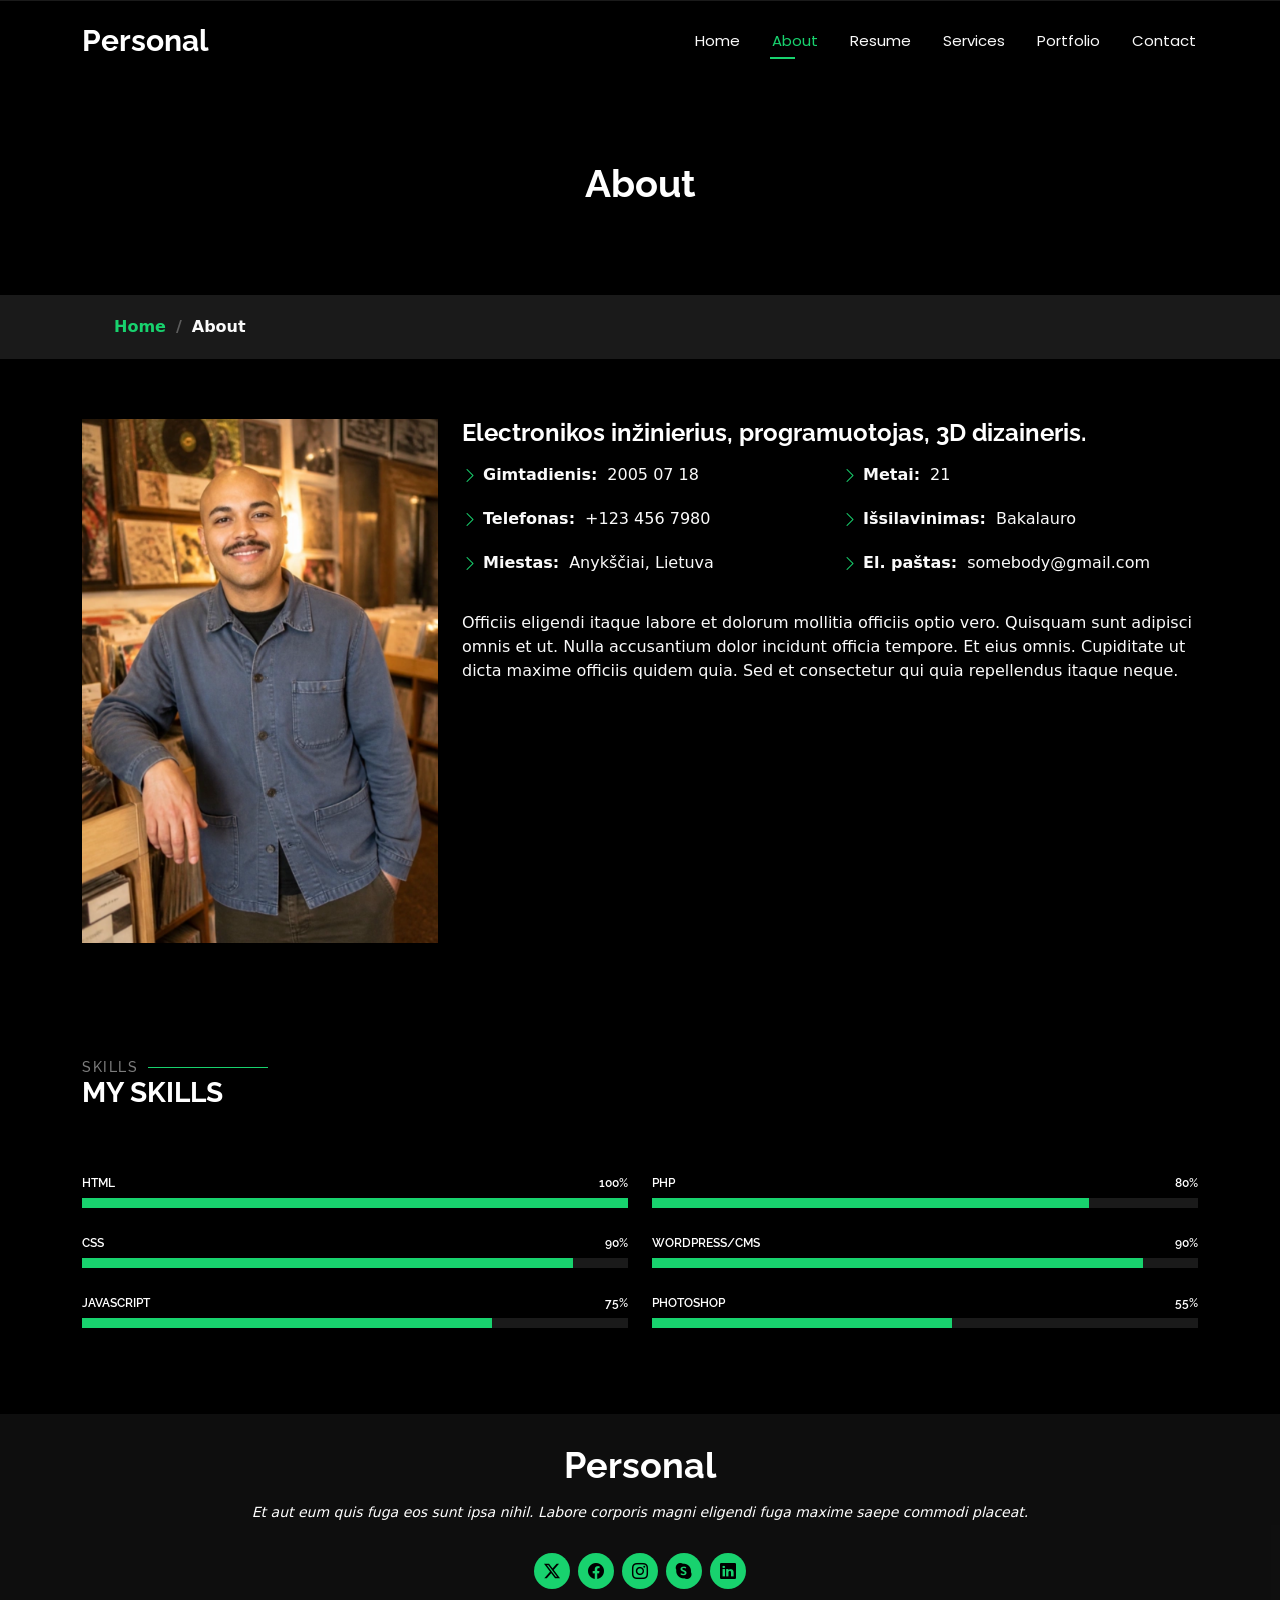
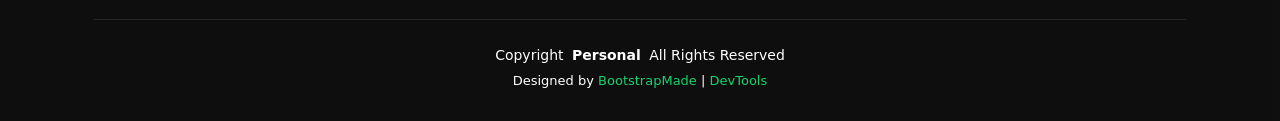
==== commit aaf8fddd: "Nepabaigtas LB 7" ====
--- a/about.html
+++ b/about.html
@@ -92,29 +92,24 @@
 
         <div class="row gy-4 justify-content-center">
           <div class="col-lg-4">
-            <img src="assets/img/profile-img.jpg" class="img-fluid" alt="">
+            <img src="assets/img/Jose smile.png" class="img-fluid" alt="">
           </div>
           <div class="col-lg-8 content">
-            <h2>UI/UX Designer &amp; Web Developer.</h2>
-            <p class="fst-italic py-3">
-              Lorem ipsum dolor sit amet, consectetur adipiscing elit, sed do eiusmod tempor incididunt ut labore et dolore
-              magna aliqua.
+            <h2>Electronikos inžinierius, programuotojas, 3D dizaineris.</h2>
             </p>
             <div class="row">
               <div class="col-lg-6">
                 <ul>
-                  <li><i class="bi bi-chevron-right"></i> <strong>Birthday:</strong> <span>1 May 1995</span></li>
-                  <li><i class="bi bi-chevron-right"></i> <strong>Website:</strong> <span>www.example.com</span></li>
-                  <li><i class="bi bi-chevron-right"></i> <strong>Phone:</strong> <span>+123 456 7890</span></li>
-                  <li><i class="bi bi-chevron-right"></i> <strong>City:</strong> <span>New York, USA</span></li>
+                  <li><i class="bi bi-chevron-right"></i> <strong>Gimtadienis:</strong> <span>2005 07 18</span></li>
+                  <li><i class="bi bi-chevron-right"></i> <strong>Telefonas:</strong> <span>+123 456 7980</span></li>
+                  <li><i class="bi bi-chevron-right"></i> <strong>Miestas:</strong> <span>Anykščiai, Lietuva</span></li>
                 </ul>
               </div>
               <div class="col-lg-6">
                 <ul>
-                  <li><i class="bi bi-chevron-right"></i> <strong>Age:</strong> <span>30</span></li>
-                  <li><i class="bi bi-chevron-right"></i> <strong>Degree:</strong> <span>Master</span></li>
-                  <li><i class="bi bi-chevron-right"></i> <strong>Email:</strong> <span>email@example.com</span></li>
-                  <li><i class="bi bi-chevron-right"></i> <strong>Freelance:</strong> <span>Available</span></li>
+                  <li><i class="bi bi-chevron-right"></i> <strong>Metai:</strong> <span>21</span></li>
+                  <li><i class="bi bi-chevron-right"></i> <strong>Išsilavinimas:</strong> <span>Bakalauro</span></li>
+                  <li><i class="bi bi-chevron-right"></i> <strong>El. paštas:</strong> <span>somebody@gmail.com</span></li>
                 </ul>
               </div>
             </div>
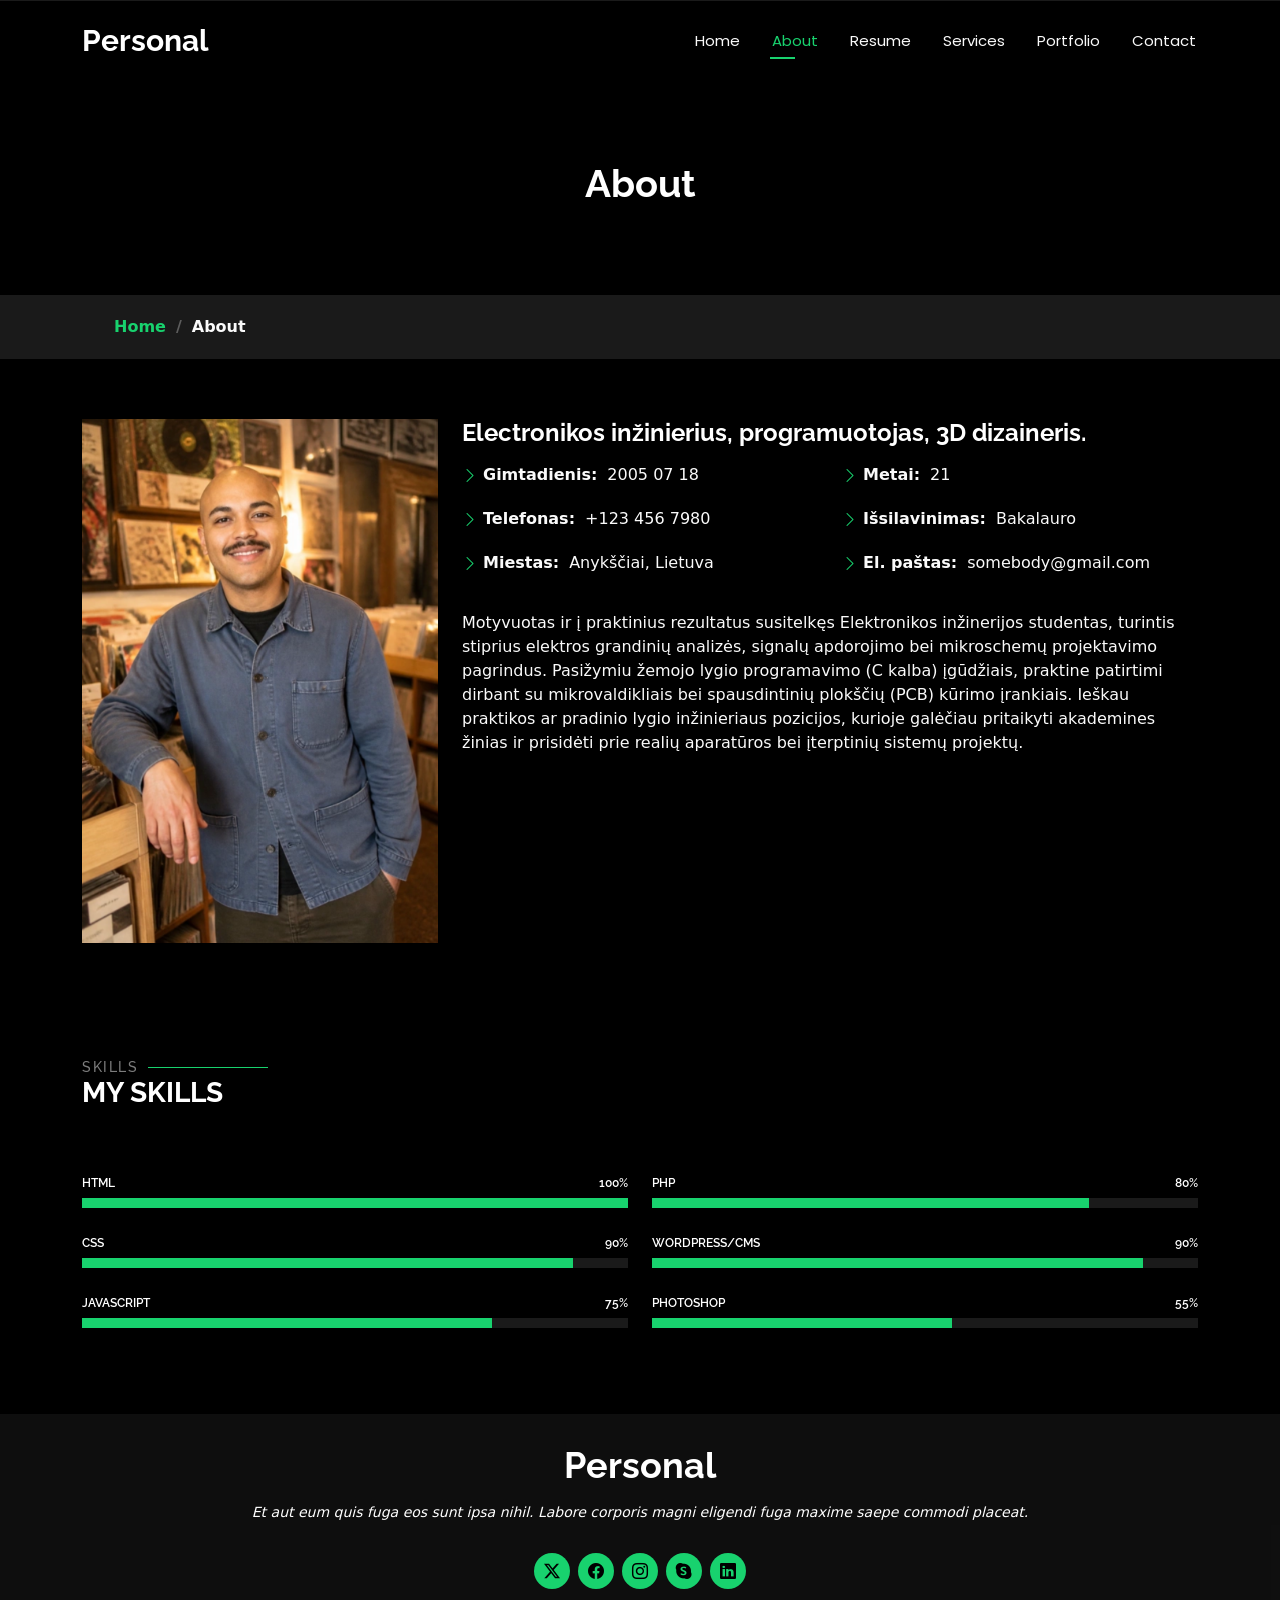
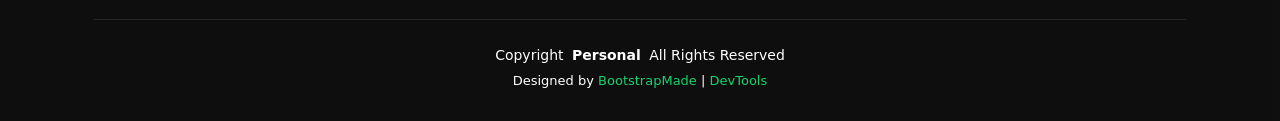
==== commit b604b7cf: "Pabaigtas LAB 7" ====
--- a/about.html
+++ b/about.html
@@ -114,8 +114,14 @@
               </div>
             </div>
             <p class="py-3">
-              Officiis eligendi itaque labore et dolorum mollitia officiis optio vero. Quisquam sunt adipisci omnis et ut. Nulla accusantium dolor incidunt officia tempore. Et eius omnis.
-              Cupiditate ut dicta maxime officiis quidem quia. Sed et consectetur qui quia repellendus itaque neque.
+              Motyvuotas ir į praktinius rezultatus susitelkęs Elektronikos
+              inžinerijos studentas, turintis stiprius elektros grandinių
+              analizės, signalų apdorojimo bei mikroschemų projektavimo pagrindus.
+              Pasižymiu žemojo lygio programavimo (C kalba) įgūdžiais, praktine
+              patirtimi dirbant su mikrovaldikliais bei spausdintinių plokščių
+              (PCB) kūrimo įrankiais. Ieškau praktikos ar pradinio lygio 
+              inžinieriaus pozicijos, kurioje galėčiau pritaikyti akademines
+              žinias ir prisidėti prie realių aparatūros bei įterptinių sistemų projektų.
             </p>
           </div>
         </div>
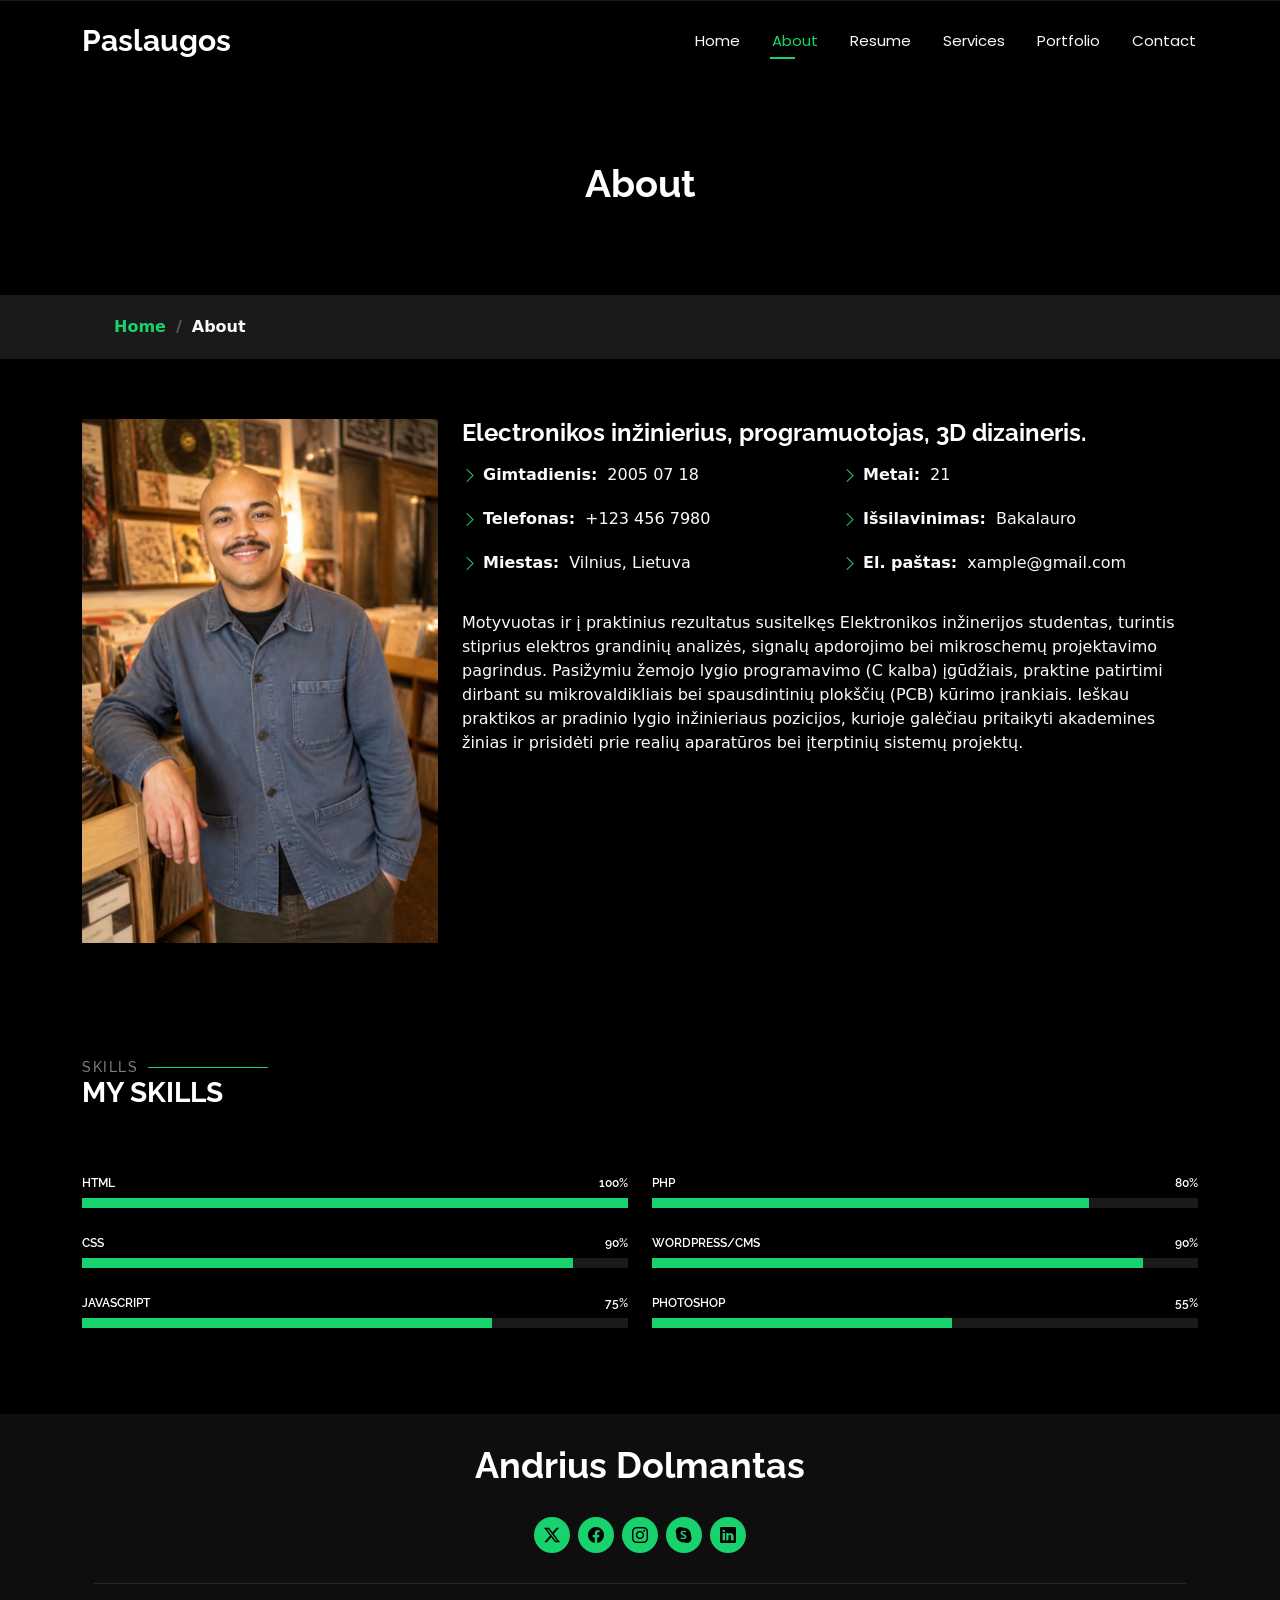
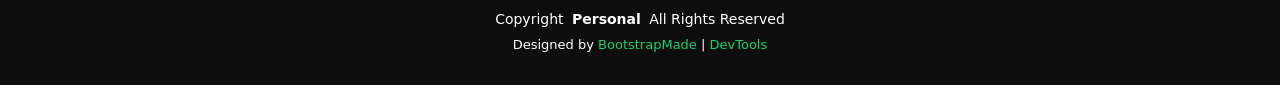
==== commit 8df4880f: "pabaigtas LAB 8" ====
--- a/about.html
+++ b/about.html
@@ -9,7 +9,7 @@
   <meta name="keywords" content="">
 
   <!-- Favicons -->
-  <link href="assets/img/favicon.png" rel="icon">
+  <link href="assets/img/laptop.png" rel="icon">
   <link href="assets/img/apple-touch-icon.png" rel="apple-touch-icon">
 
   <!-- Fonts -->
@@ -44,7 +44,7 @@
       <a href="index.html" class="logo d-flex align-items-center">
         <!-- Uncomment the line below if you also wish to use an image logo -->
         <!-- <img src="assets/img/logo.webp" alt=""> -->
-        <h1 class="sitename">Personal</h1>
+        <h1 class="sitename">Paslaugos</h1>
       </a>
 
       <nav id="navmenu" class="navmenu">
@@ -102,14 +102,14 @@
                 <ul>
                   <li><i class="bi bi-chevron-right"></i> <strong>Gimtadienis:</strong> <span>2005 07 18</span></li>
                   <li><i class="bi bi-chevron-right"></i> <strong>Telefonas:</strong> <span>+123 456 7980</span></li>
-                  <li><i class="bi bi-chevron-right"></i> <strong>Miestas:</strong> <span>Anykščiai, Lietuva</span></li>
+                  <li><i class="bi bi-chevron-right"></i> <strong>Miestas:</strong> <span>Vilnius, Lietuva</span></li>
                 </ul>
               </div>
               <div class="col-lg-6">
                 <ul>
                   <li><i class="bi bi-chevron-right"></i> <strong>Metai:</strong> <span>21</span></li>
                   <li><i class="bi bi-chevron-right"></i> <strong>Išsilavinimas:</strong> <span>Bakalauro</span></li>
-                  <li><i class="bi bi-chevron-right"></i> <strong>El. paštas:</strong> <span>somebody@gmail.com</span></li>
+                  <li><i class="bi bi-chevron-right"></i> <strong>El. paštas:</strong> <span>xample@gmail.com</span></li>
                 </ul>
               </div>
             </div>
@@ -203,8 +203,8 @@
 
   <footer id="footer" class="footer dark-background">
     <div class="container">
-      <h3 class="sitename">Personal</h3>
-      <p>Et aut eum quis fuga eos sunt ipsa nihil. Labore corporis magni eligendi fuga maxime saepe commodi placeat.</p>
+      <h3 class="sitename">Andrius Dolmantas</h3>
+      <p></p>
       <div class="social-links d-flex justify-content-center">
         <a href=""><i class="bi bi-twitter-x"></i></a>
         <a href=""><i class="bi bi-facebook"></i></a>
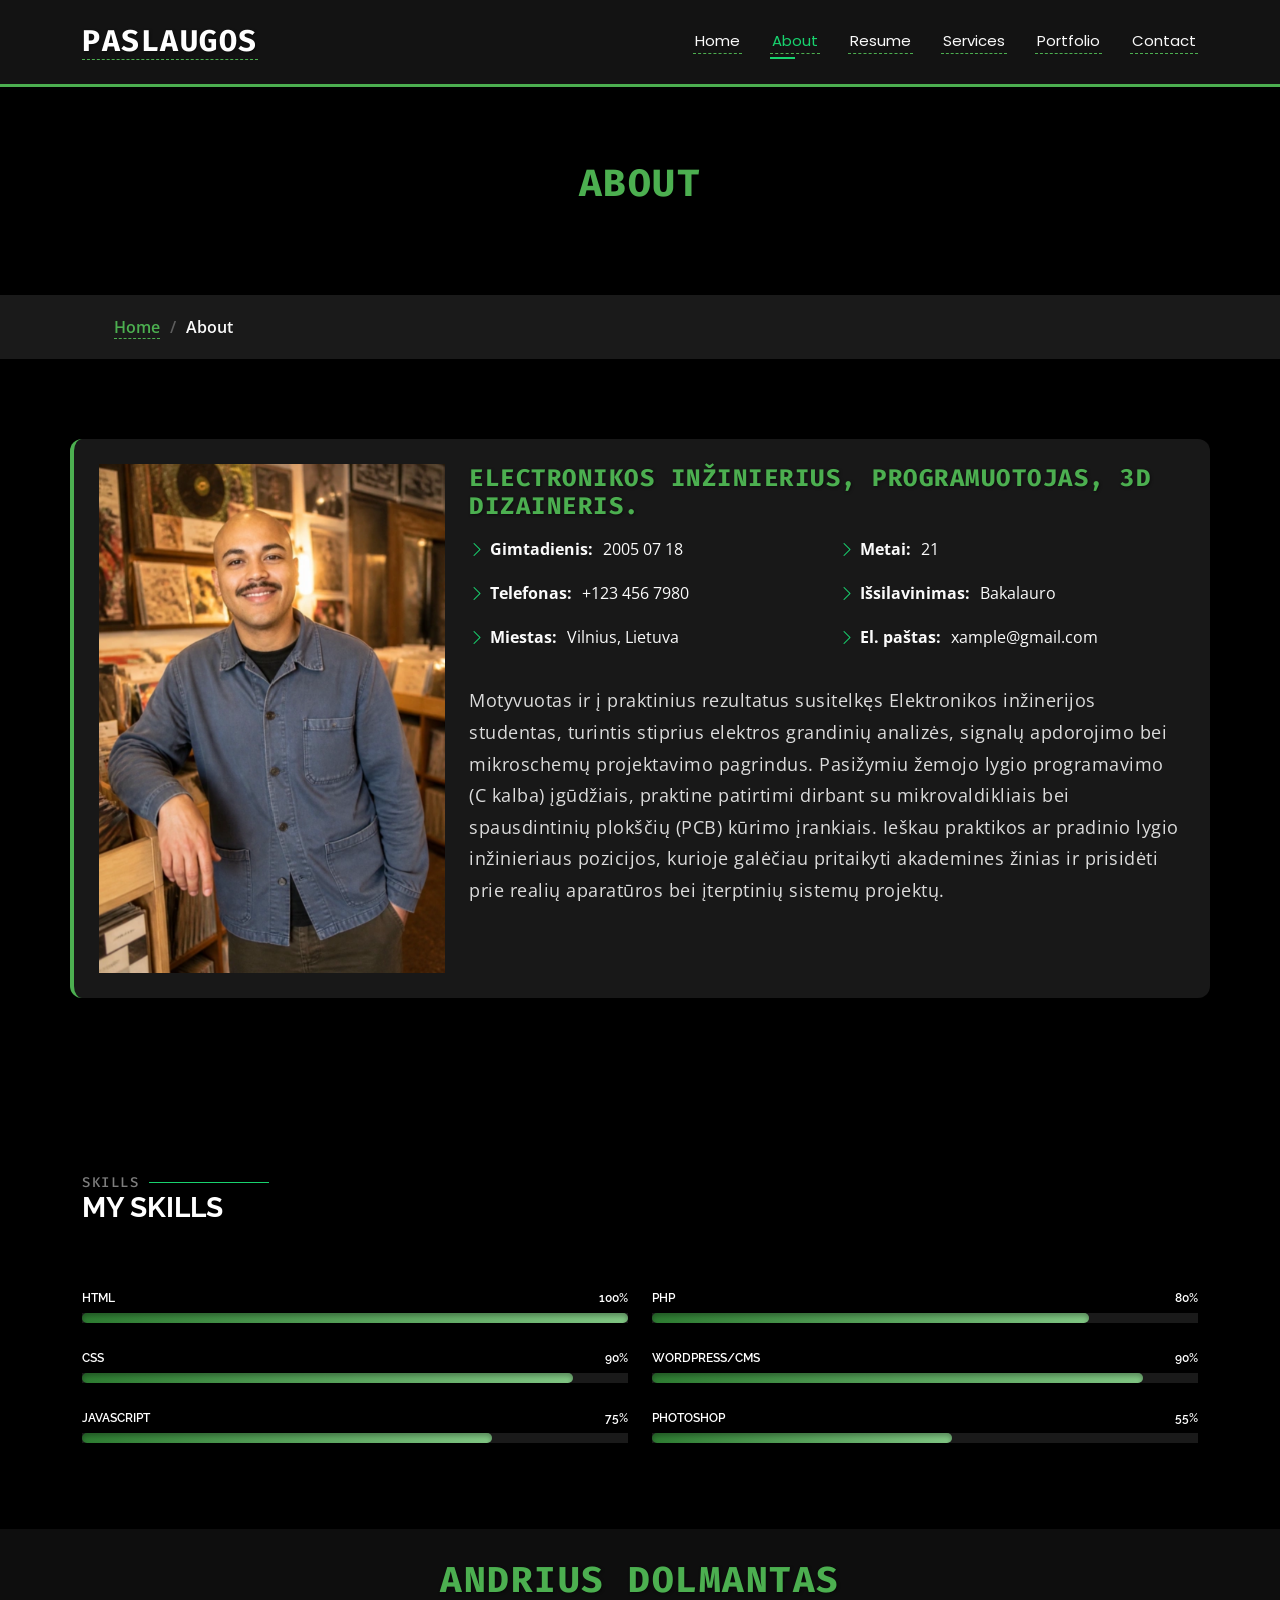
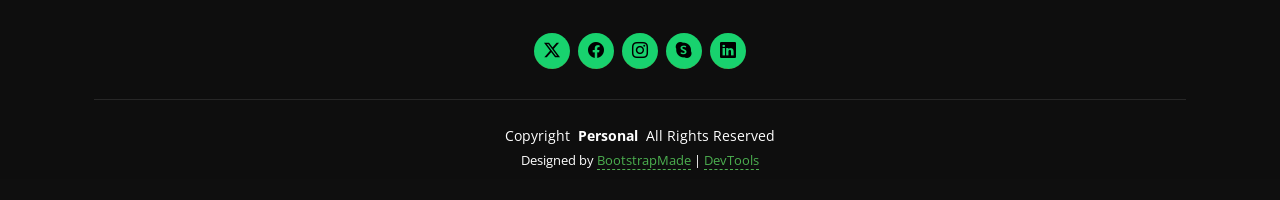
==== commit aefcb51f: "LD9 padarytas" ====
--- a/about.html
+++ b/about.html
@@ -26,6 +26,7 @@
 
   <!-- Main CSS File -->
   <link href="assets/css/main.css" rel="stylesheet">
+  <link href="assets/css/custom.css" rel="stylesheet">
 
   <!-- =======================================================
   * Template Name: Personal
--- a/assets/css/custom.css
+++ b/assets/css/custom.css
@@ -0,0 +1,234 @@
+/* ========================================================
+   2. ŠRIFTŲ (TYPOGRAPHY) STILIAI
+   ======================================================== */
+
+/* 2a. Pakeista svetainės šriftų šeima */
+/* Importuojame naujus šriftus iš Google Fonts (tinka inžinerinei tematikai) */
+@import url('https://fonts.googleapis.com/css2?family=Fira+Code:wght@400;600&family=Open+Sans:wght@300;400;600&display=swap');
+
+body {
+    font-family: 'Open Sans', sans-serif;
+}
+
+/* 2b, 2d. Pakeisti antraščių (h1-h6) stiliai (dydžiai, storiai, spalvos, vizualus skirtumas) */
+h1, h2, h3, h4, h5, h6 {
+    font-family: 'Fira Code', monospace; /* Programuotojų stiliaus šriftas antraštėms */
+    color: #4CAF50; /* Žalia akcento spalva */
+    font-weight: 600;
+    text-transform: uppercase;
+    letter-spacing: 1.5px;
+    text-shadow: 1px 1px 3px rgba(0,0,0,0.5); /* Pridėtas šešėlis ryškumui */
+}
+
+h2 { font-size: 2.5rem; }
+h3 { font-size: 2rem; }
+
+/* 2c, 2d. Atnaujintas pastraipų stilius */
+p {
+    font-size: 1.1rem;
+    line-height: 1.8;
+    color: #dcdcdc; /* Šviesesnė pilka tekstui */
+    letter-spacing: 0.5px;
+}
+
+
+/* ========================================================
+   3. KOMPONENTŲ STILIAI (MYGTUKAI IR NUORODOS)
+   ======================================================== */
+
+/* 3b, 3c. Nuorodų stiliai */
+a {
+    color: #4CAF50;
+    text-decoration: none;
+    border-bottom: 1px dashed #4CAF50; /* Brūkšninė linija po nuoroda */
+    transition: all 0.3s ease;
+}
+
+a:hover {
+    color: #81C784;
+    border-bottom-style: solid;
+}
+
+/* 3a, 3c. Mygtukų ir jų pseudo-klasių (:hover, :active) stiliai */
+.btn, button, input[type="submit"] {
+    background-color: #2E7D32;
+    color: #ffffff;
+    border: 2px solid #4CAF50;
+    border-radius: 8px; /* Suapvalinti kampai */
+    padding: 10px 24px;
+    font-family: 'Fira Code', monospace;
+    transition: background-color 0.3s, transform 0.1s, box-shadow 0.3s;
+    cursor: pointer;
+}
+
+.btn:hover, button:hover, input[type="submit"]:hover {
+    background-color: #4CAF50;
+    box-shadow: 0 4px 12px rgba(76, 175, 80, 0.4);
+    transform: translateY(-2px); /* Pakilimo efektas užvedus pelę */
+}
+
+.btn:active, button:active, input[type="submit"]:active {
+    transform: translateY(1px); /* Paspaudimo efektas */
+    box-shadow: 0 2px 4px rgba(76, 175, 80, 0.4);
+}
+
+
+/* ========================================================
+   4. ELEMENTŲ IŠDĖSTYMAS IR TURINIO BLOKAI
+   ======================================================== */
+
+/* 4a. Margin ir Padding pakeitimai "Apie", "Patirtis", "Darbai" skiltyse */
+.about.section, .resume.section, .portfolio.section {
+    padding: 80px 25px; /* Didesni vidiniai tarpai */
+    margin-bottom: 40px; /* Papildomas išorinis tarpas tarp sekcijų */
+}
+
+/* 4b. Turinio blokų išvaizdos tobulinimas (rėmeliai, užapvalinimai, šešėliai) */
+.about .container, .resume .resume-item, .portfolio .portfolio-item {
+    background: rgba(30, 30, 30, 0.8);
+    border-left: 4px solid #4CAF50; /* Ryškus kairysis rėmelis */
+    border-radius: 12px; /* Užapvalinimai (Border Radius) */
+    padding: 25px;
+    box-shadow: 0 8px 20px rgba(0, 0, 0, 0.6); /* Šešėlis (Box Shadow) */
+    transition: transform 0.3s ease;
+}
+
+.resume .resume-item:hover, .portfolio .portfolio-item:hover {
+    transform: scale(1.02); /* Priartinimo efektas užvedus */
+}
+
+
+/* ========================================================
+   5. DVIEJŲ PASIRINKTŲ KOMPONENTŲ STILIŲ ATNAUJINIMAS
+   ======================================================== */
+
+/* Komponentas 1: Progreso juostos (Progress Bars) įgūdžių (Skills) skiltyje */
+.progress .progress-bar {
+    /* 1. Pakeistas fonas į spalvų perėjimą (gradientą) vietoje vientisos spalvos */
+    background: linear-gradient(90deg, #2E7D32 0%, #81C784 100%); 
+    
+    /* 2. Pridėtas užapvalinimas, kad juostos nebūtų stačiakampės */
+    border-radius: 10px; 
+    
+    /* 3. Pridėtas vidinis šešėlis (inset box-shadow) gylio efektui sukurti */
+    box-shadow: 0 3px 5px rgba(0, 0, 0, 0.3) inset; 
+}
+
+/* Komponentas 2: Pagrindinė (viršutinė) navigacijos juostos sekcija (Header) */
+#header.header {
+    /* 1. Fono spalva (padaryta kiek tamsesnė, nes nuėmėme suliejimą) */
+    background-color: rgba(20, 20, 20, 0.98) !important; 
+    
+    /* 2. Apatinė kraštinė */
+    border-bottom: 3px solid #4CAF50; 
+    
+    /* 3. NAUJA: Išorinis šešėlis vietoj suliejimo (blur), kad nesugadintų burgerio meniu */
+    box-shadow: 0 4px 15px rgba(0, 0, 0, 0.8); 
+    
+    z-index: 9990 !important;
+}
+
+/* Užtikriname, kad mobiliosios versijos mygtukas ir išsiskleidžiantis sąrašas būtų absoliučiai viršuje */
+.mobile-nav-toggle, .navmenu ul {
+    z-index: 9999 !important;
+}
+
+
+/* ========================================================
+   PAPILDOMA UŽDUOTIS: SĄRAŠŲ IR LENTELĖS STILIŲ ATNAUJINIMAS
+   ======================================================== */
+
+/* --------------------------------------------------------
+   1. SĄRAŠŲ STILIŲ ATNAUJINIMAS
+   -------------------------------------------------------- */
+
+/* 1a. Nenumeruoto sąrašo išvaizda naudojant pseudo-elementus */
+.services ul {
+    list-style-type: none; /* Paslepiami standartiniai taškai */
+    padding-left: 0;
+}
+
+.services ul > li {
+    margin-bottom: 10px;
+}
+
+.services ul > li::before {
+    content: "➔"; /* Pridedamas pasirinktinis simbolis */
+    color: #4CAF50;
+    margin-right: 10px;
+    font-weight: bold;
+}
+
+/* 1a. Numeruoto sąrašo išvaizda naudojant CSS skaitiklius (Counters) */
+.services ol {
+    list-style-type: none; /* Paslepiami standartiniai skaičiai */
+    counter-reset: paslaugos-skaitiklis; /* Sukuriamas naujas skaitiklis */
+    padding-left: 0;
+}
+
+.services ol > li {
+    counter-increment: paslaugos-skaitiklis; /* Skaitiklis didinamas kiekvienam elementui */
+    margin-bottom: 12px;
+    background: rgba(255, 255, 255, 0.02);
+    padding: 8px;
+    border-radius: 5px;
+}
+
+.services ol > li::before {
+    content: counter(paslaugos-skaitiklis) ". "; /* Išvedamas skaitiklio skaičius */
+    color: #4CAF50;
+    font-weight: bold;
+    font-size: 1.2rem;
+    margin-right: 10px;
+}
+
+/* 1b. Įdėtinio sąrašo (Nested List) stilius (vizualiai skiriasi nuo pagrindinio) */
+.services ul ul {
+    margin-left: 25px;
+    margin-top: 10px;
+    border-left: 2px dashed #4CAF50; /* Pridedama brūkšninė linija kairėje */
+    padding-left: 15px;
+    background: rgba(0, 0, 0, 0.15); /* Skirtingas fonas */
+    border-radius: 0 5px 5px 0;
+}
+
+.services ul ul > li::before {
+    content: "•"; /* Kitoks simbolis įdėtiniam sąrašui */
+    color: #81C784;
+}
+
+
+/* --------------------------------------------------------
+   2. LENTELĖS STILIAUS ATNAUJINIMAS
+   -------------------------------------------------------- */
+
+/* 2a. Antraštinės eilutės stilius (vizualiai išsiskiria iš duomenų laukų) */
+.table thead th {
+    background-color: #1b5e20 !important; /* Tamsiai žalias fonas */
+    color: #ffffff !important;
+    text-transform: uppercase;
+    letter-spacing: 1px;
+    border-bottom: 3px solid #81C784 !important; /* Ryški apatinė kraštinė */
+}
+
+/* 2b. „Zebra“ stilius (pakaitomis skirtingos eilučių spalvos) ir :hover efektas */
+.table tbody tr:nth-child(even) td {
+    background-color: rgba(255, 255, 255, 0.03) !important; /* Kas antra eilutė šviesesnė */
+}
+
+.table tbody tr:nth-child(odd) td {
+    background-color: transparent !important;
+}
+
+.table tbody tr:hover td {
+    background-color: rgba(76, 175, 80, 0.2) !important; /* Užvedus pelę, eilutė tampa žalia */
+    cursor: default;
+    transition: background-color 0.3s ease;
+}
+
+/* 2c. Vienodi langelių vidiniai tarpai (Cell Padding) ir turinio lygiavimas centre */
+.table th, .table td {
+    padding: 16px !important; /* Vienodi vidiniai tarpai */
+    text-align: center !important; /* Lygiavimas centre horizontalei */
+    vertical-align: middle !important; /* Lygiavimas centre vertikaliai */
+}
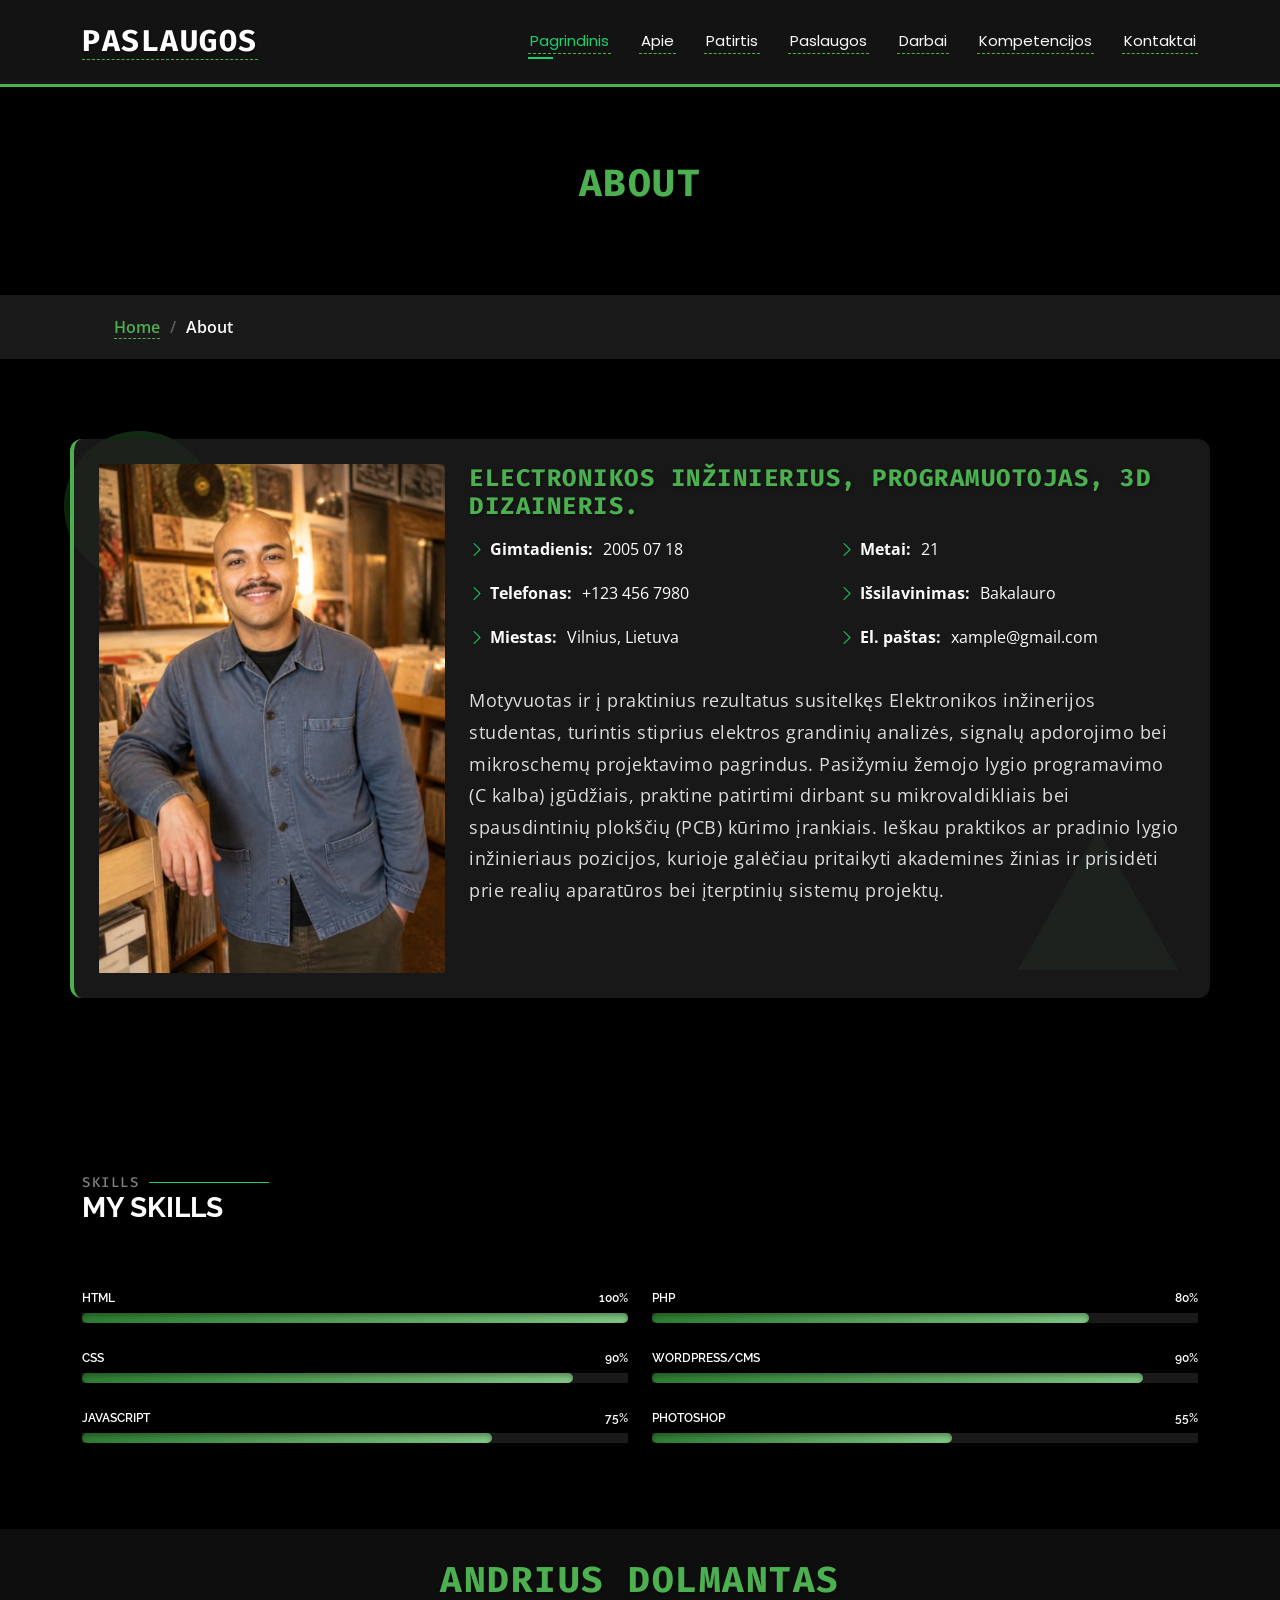
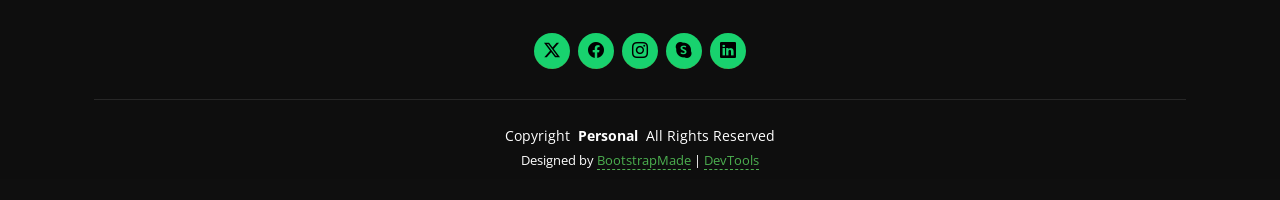
==== commit 8a4ea045: "LD10 baigtas" ====
--- a/about.html
+++ b/about.html
@@ -50,12 +50,13 @@
 
       <nav id="navmenu" class="navmenu">
         <ul>
-          <li><a href="index.html">Home</a></li>
-          <li><a href="about.html" class="active">About</a></li>
-          <li><a href="resume.html">Resume</a></li>
-          <li><a href="services.html">Services</a></li>
-          <li><a href="portfolio.html">Portfolio</a></li>
-          <li><a href="contact.html">Contact</a></li>
+          <li><a href="index.html" class="active">Pagrindinis</a></li>
+          <li><a href="about.html">Apie</a></li>
+          <li><a href="resume.html">Patirtis</a></li>
+          <li><a href="services.html">Paslaugos</a></li>
+          <li><a href="portfolio.html">Darbai</a></li>
+          <li><a href="skills.html">Kompetencijos</a></li> <!-- NAUJA EILUTĖ -->
+          <li><a href="contact.html">Kontaktai</a></li>
         </ul>
         <i class="mobile-nav-toggle d-xl-none bi bi-list"></i>
       </nav>
@@ -88,7 +89,8 @@
 
     <!-- About Section -->
     <section id="about" class="about section">
-
+      <div class="css-shape css-shape-circle"></div>
+      <div class="css-shape css-shape-triangle"></div>
       <div class="container" data-aos="fade-up" data-aos-delay="100">
 
         <div class="row gy-4 justify-content-center">
--- a/assets/css/custom.css
+++ b/assets/css/custom.css
@@ -231,4 +231,254 @@
     padding: 16px !important; /* Vienodi vidiniai tarpai */
     text-align: center !important; /* Lygiavimas centre horizontalei */
     vertical-align: middle !important; /* Lygiavimas centre vertikaliai */
+}
+/* ========================================================
+   6. KOMPETENCIJŲ PAŽANGOS MODULIS (KANBAN LENTA)
+   ======================================================== */
+
+/* Statistikos kortelių stilius */
+.stats-card {
+    background: rgba(30, 30, 30, 0.8);
+    border-radius: 12px;
+    padding: 25px;
+    box-shadow: 0 5px 15px rgba(0,0,0,0.5);
+    height: 100%;
+}
+.stats-card h3 {
+    font-size: 1.5rem;
+    border-bottom: 1px solid #4CAF50;
+    padding-bottom: 10px;
+    margin-bottom: 20px;
+}
+.stats-list {
+    list-style: none;
+    padding: 0;
+}
+.stats-list li {
+    margin-bottom: 10px;
+    font-size: 1.1rem;
+}
+
+/* Nauja Progreso juosta */
+.custom-progress-bar {
+    width: 100%;
+    height: 20px;
+    background-color: #333;
+    border-radius: 10px;
+    overflow: hidden;
+    margin-top: 15px;
+    box-shadow: inset 0 2px 5px rgba(0,0,0,0.5);
+}
+.custom-progress-fill {
+    height: 100%;
+    background: linear-gradient(90deg, #2E7D32, #81C784);
+    border-radius: 10px;
+    transition: width 1s ease-in-out;
+}
+
+/* KANBAN Lenta (Grid) */
+.kanban-board {
+    display: grid;
+    grid-template-columns: repeat(auto-fit, minmax(300px, 1fr));
+    gap: 25px;
+}
+
+.kanban-column {
+    background: rgba(20, 20, 20, 0.6);
+    border-radius: 10px;
+    padding: 15px;
+    border-top: 4px solid #555;
+    display: flex;
+    flex-direction: column;
+    gap: 15px;
+}
+
+/* Kategorijų spalvos */
+.kanban-column:nth-child(1) { border-color: #ff9800; } /* Planuojama */
+.kanban-column:nth-child(2) { border-color: #2196f3; } /* Mokomasi */
+.kanban-column:nth-child(3) { border-color: #4CAF50; } /* Atlikta */
+
+.kanban-header {
+    text-align: center;
+    font-size: 1.2rem;
+    margin-bottom: 10px;
+    color: #fff;
+}
+
+/* Kanban Kortelės (Flexbox) */
+.kanban-card {
+    background: rgba(40, 40, 40, 0.9);
+    border-radius: 8px;
+    padding: 15px;
+    box-shadow: 0 4px 8px rgba(0,0,0,0.3);
+    border-left: 3px solid #777;
+    transition: transform 0.2s;
+}
+.kanban-card:hover {
+    transform: translateY(-3px);
+}
+.skill-title {
+    font-size: 1.1rem;
+    margin-bottom: 12px;
+    color: #dcdcdc;
+    font-family: 'Open Sans', sans-serif;
+    text-transform: none;
+    letter-spacing: 0;
+}
+
+/* Būsena ir XP išdėstymas kortelėje (Flexbox) */
+.skill-meta {
+    display: flex;
+    justify-content: space-between;
+    align-items: center;
+}
+.skill-status {
+    font-size: 0.8rem;
+    padding: 4px 8px;
+    border-radius: 4px;
+    font-weight: bold;
+}
+.status-planuojama { background: #ff9800; color: #000; }
+.status-mokomasi { background: #2196f3; color: #fff; }
+.status-atlikta { background: #4CAF50; color: #fff; }
+
+.skill-xp {
+    font-weight: bold;
+    color: #81C784;
+}
+
+
+/* ========================================================
+   7. PAPILDOMA UŽDUOTIS (4 BALAI): ANIMACIJOS
+   ======================================================== */
+
+/* 1. Animuotas gradiento fonas "Paslaugų" skiltyje (reikia pridėti klasę prie sekcijos html faile) */
+#services {
+    background: linear-gradient(-45deg, #121212, #1b5e20, #000000, #2E7D32) !important;
+    background-size: 400% 400% !important;
+    animation: animuotasGradientas 10s ease infinite;
+}
+
+@keyframes animuotasGradientas {
+    0% { background-position: 0% 50%; }
+    50% { background-position: 100% 50%; }
+    100% { background-position: 0% 50%; }
+}
+
+/* 2. Plaukiojančios CSS figūros "Apie" skiltyje */
+#about {
+    position: relative;
+    overflow: hidden; /* Kad figūros neišlįstų už rėmų */
+}
+
+/* Konteineriui priskiriame z-index, kad figūros liktų po tekstu */
+#about .container {
+    position: relative;
+    z-index: 2;
+}
+
+/* Bazinė figūrų klasė */
+.css-shape {
+    position: absolute;
+    z-index: 0;
+    opacity: 0.2;
+}
+
+/* Apskritimas su didėjimo/mažėjimo ir judėjimo animacija */
+.css-shape-circle {
+    width: 150px;
+    height: 150px;
+    background-color: #4CAF50;
+    border-radius: 50%;
+    top: 10%;
+    left: 5%;
+    animation: floatAndScale 8s ease-in-out infinite;
+}
+
+/* Trikampis su sukimosi animacija */
+.css-shape-triangle {
+    width: 0;
+    height: 0;
+    border-left: 80px solid transparent;
+    border-right: 80px solid transparent;
+    border-bottom: 140px solid #81C784;
+    bottom: 15%;
+    right: 8%;
+    animation: rotateShape 12s linear infinite;
+}
+
+@keyframes floatAndScale {
+    0%, 100% { transform: translateY(0) scale(1); }
+    50% { transform: translateY(-40px) scale(1.2); }
+}
+
+@keyframes rotateShape {
+    0% { transform: rotate(0deg); }
+    100% { transform: rotate(360deg); }
+}
+/* Taikoma services.html faile esančiai <section id="services"> sekcijai */
+#services {
+    /* Sukuriamas kelių spalvų gradientas */
+    background: linear-gradient(-45deg, #0f2027, #203a43, #2c5364, #1b5e20) !important;
+    background-size: 400% 400% !important;
+    /* Pritaikius animaciją, fonas pulsuoja ir juda */
+    animation: gradientMove 1s ease infinite !important;
+}
+
+/* Gradiento judėjimo animacijos kadrai */
+@keyframes gradientMove {
+    0% { background-position: 0% 50%; }
+    50% { background-position: 100% 50%; }
+    100% { background-position: 0% 50%; }
+}
+/* Paruošiama "About" sekcija, kad figūros neišlįstų iš ekrano ribų */
+#about {
+    position: relative;
+    overflow: hidden; 
+}
+
+/* Užtikrinama, kad sekcijos tekstas būtų virš figūrų */
+#about .container {
+    position: relative;
+    z-index: 2; 
+}
+
+/* Bendra klasė, pritaikanti figūroms permatomumą ir nustumianti jas į foną */
+.css-shape {
+    position: absolute;
+    z-index: 0;
+    opacity: 0.25; /* Šiek tiek matomos, bet neužstoja teksto */
+}
+
+/* Pirma figūra: Žalias apskritimas (pulsavimo ir judėjimo aukštyn-žemyn animacija) */
+.css-shape-1 {
+    width: 250px;
+    height: 250px;
+    background: linear-gradient(135deg, #4CAF50, #81C784);
+    border-radius: 50%;
+    top: 5%;
+    left: -5%;
+    animation: floatCircle 8s ease-in-out infinite;
+}
+
+/* Antra figūra: Tuščiaviduris pasviręs kvadratas (nuolatinio sukimosi animacija) */
+.css-shape-2 {
+    width: 180px;
+    height: 180px;
+    background-color: transparent;
+    border: 15px solid #2E7D32;
+    bottom: 10%;
+    right: -2%;
+    animation: rotateSquare 12s linear infinite;
+}
+
+/* Animacijų taisyklės figūroms */
+@keyframes floatCircle {
+    0%, 100% { transform: translateY(0) scale(1); }
+    50% { transform: translateY(-40px) scale(1.1); }
+}
+
+@keyframes rotateSquare {
+    0% { transform: rotate(0deg); }
+    100% { transform: rotate(360deg); }
 }
